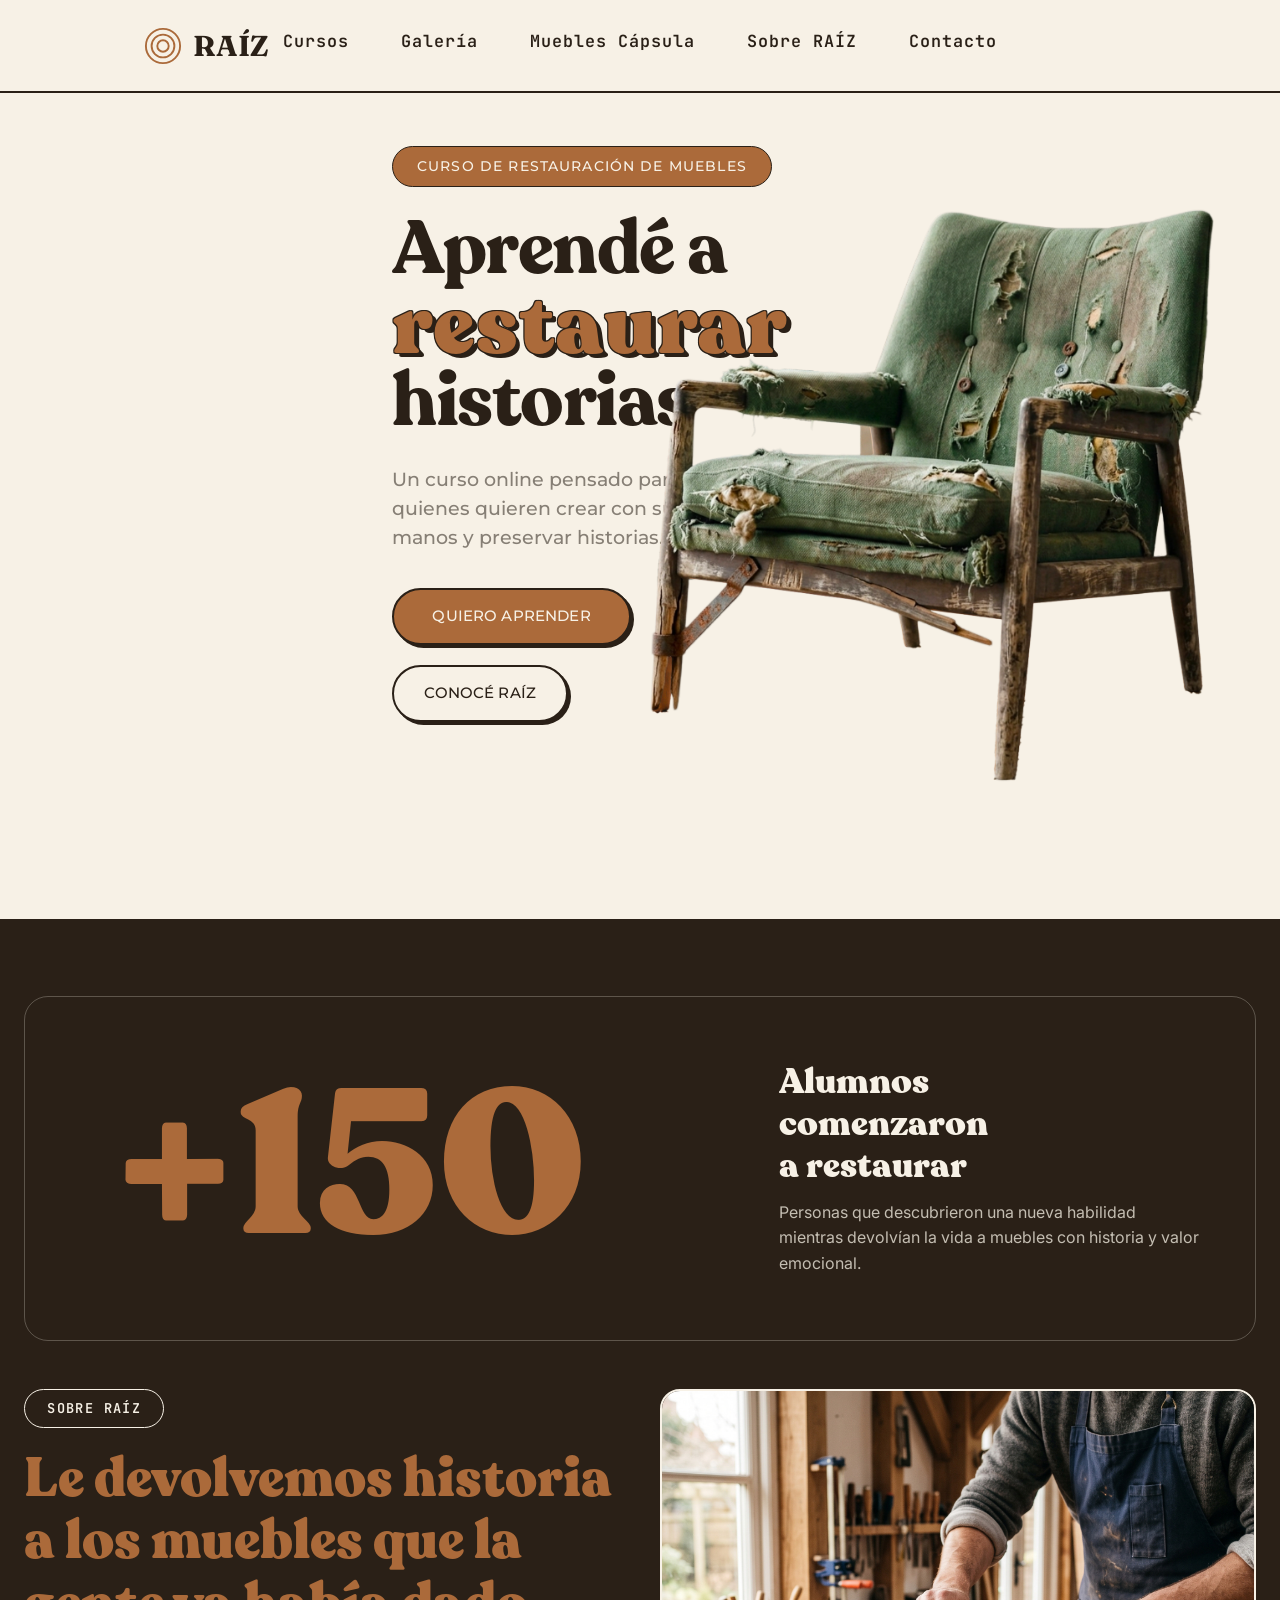
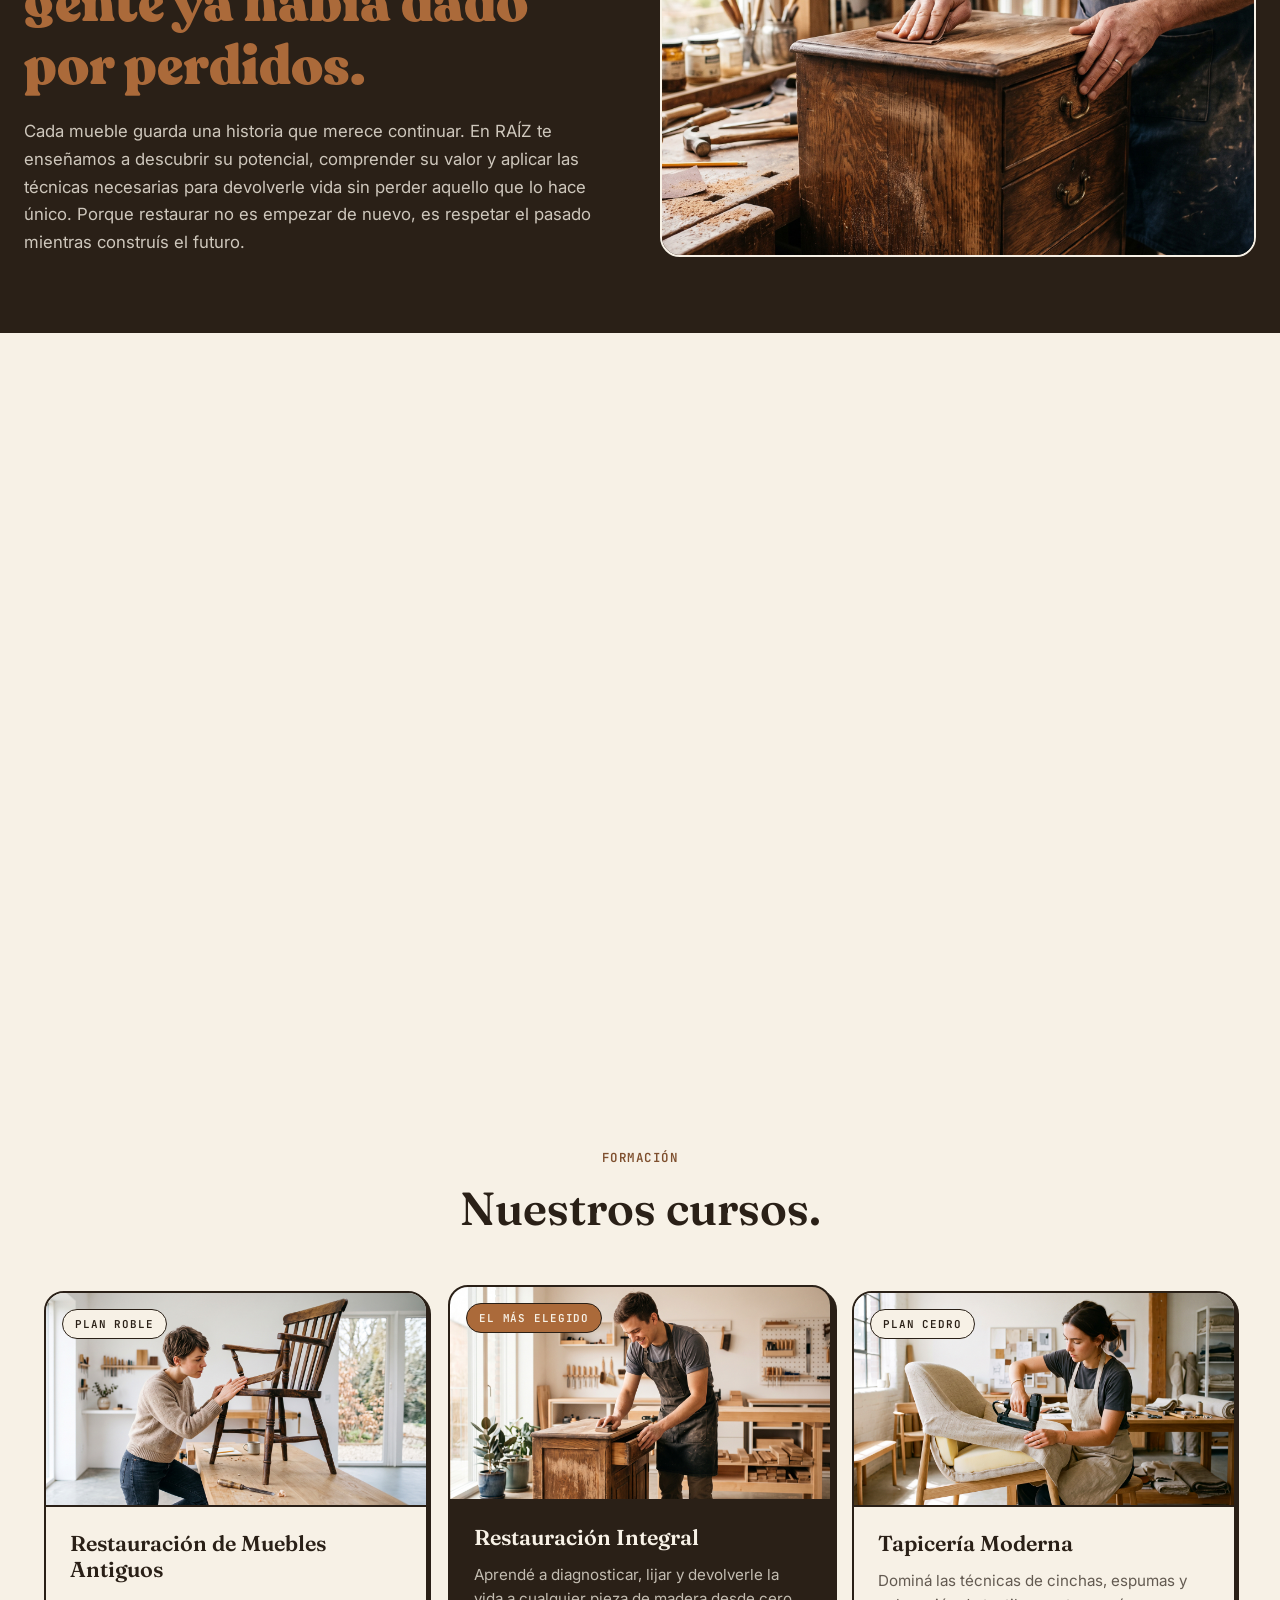
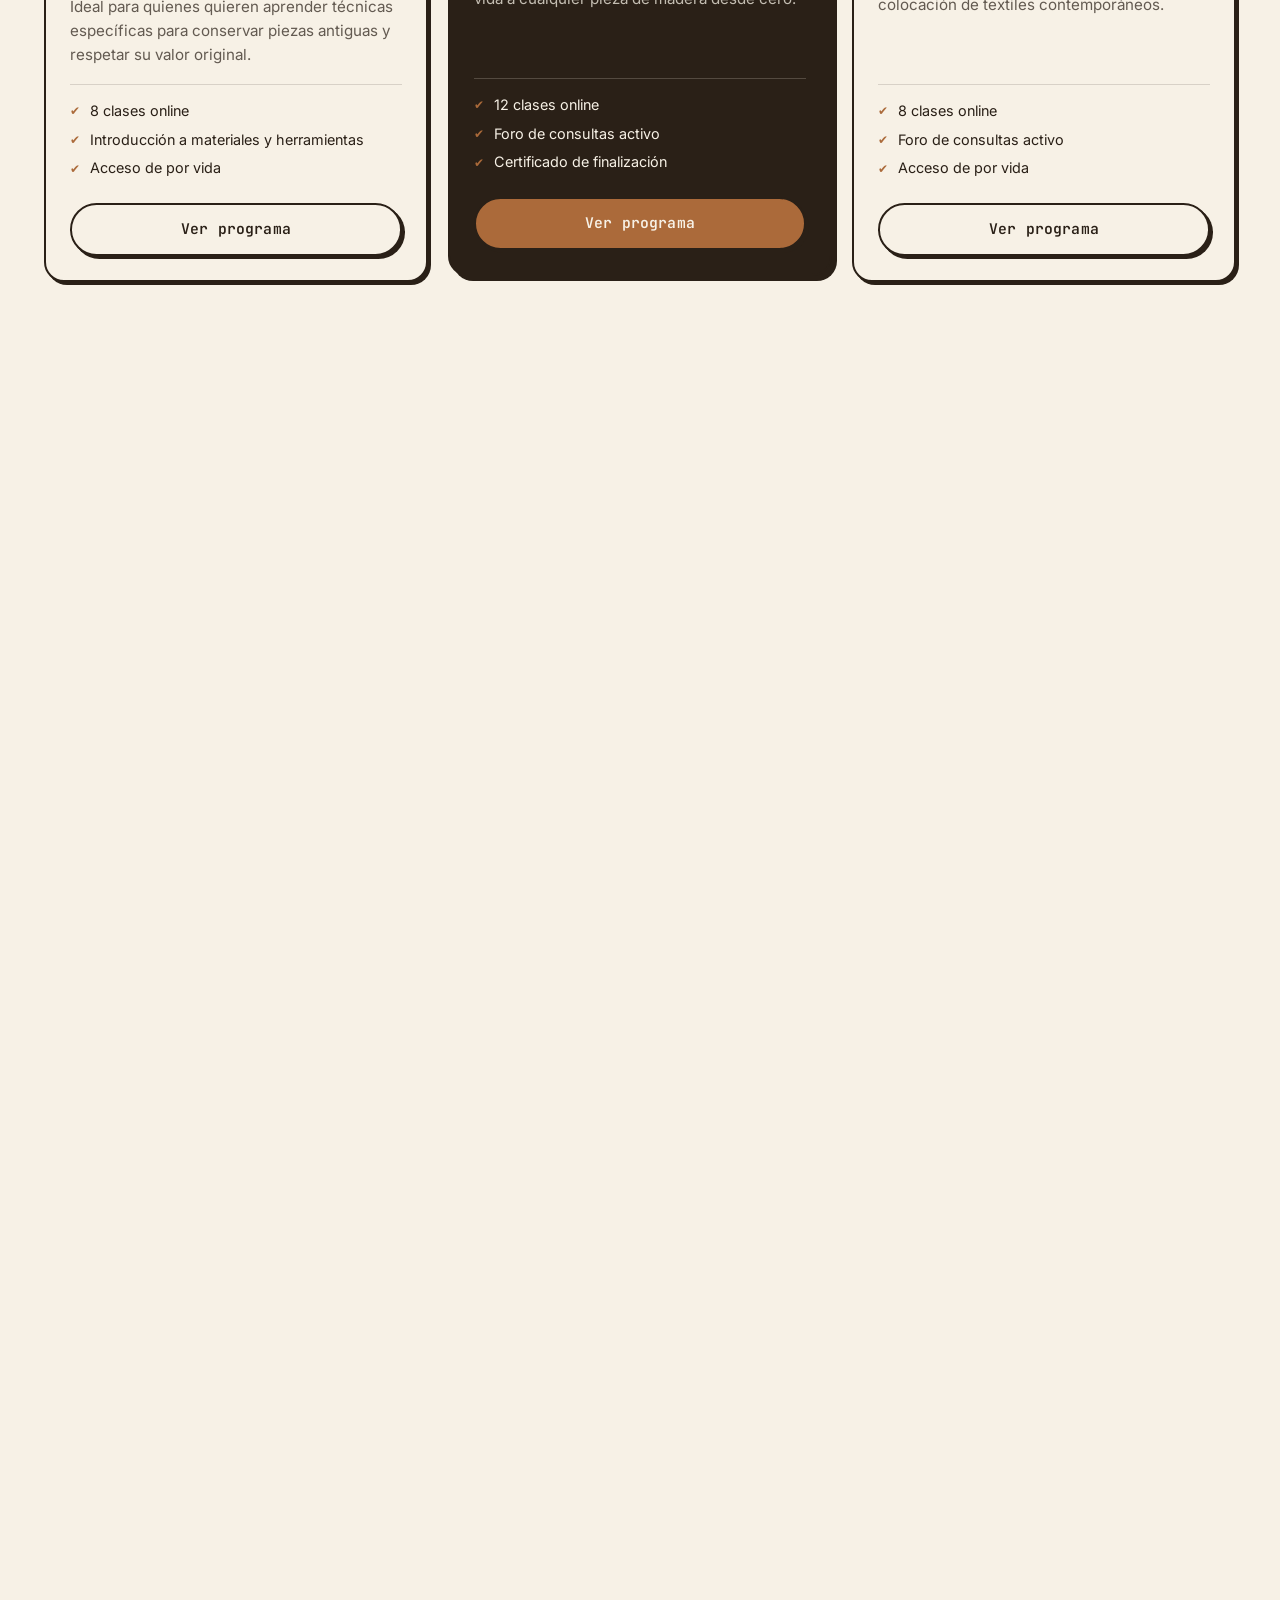
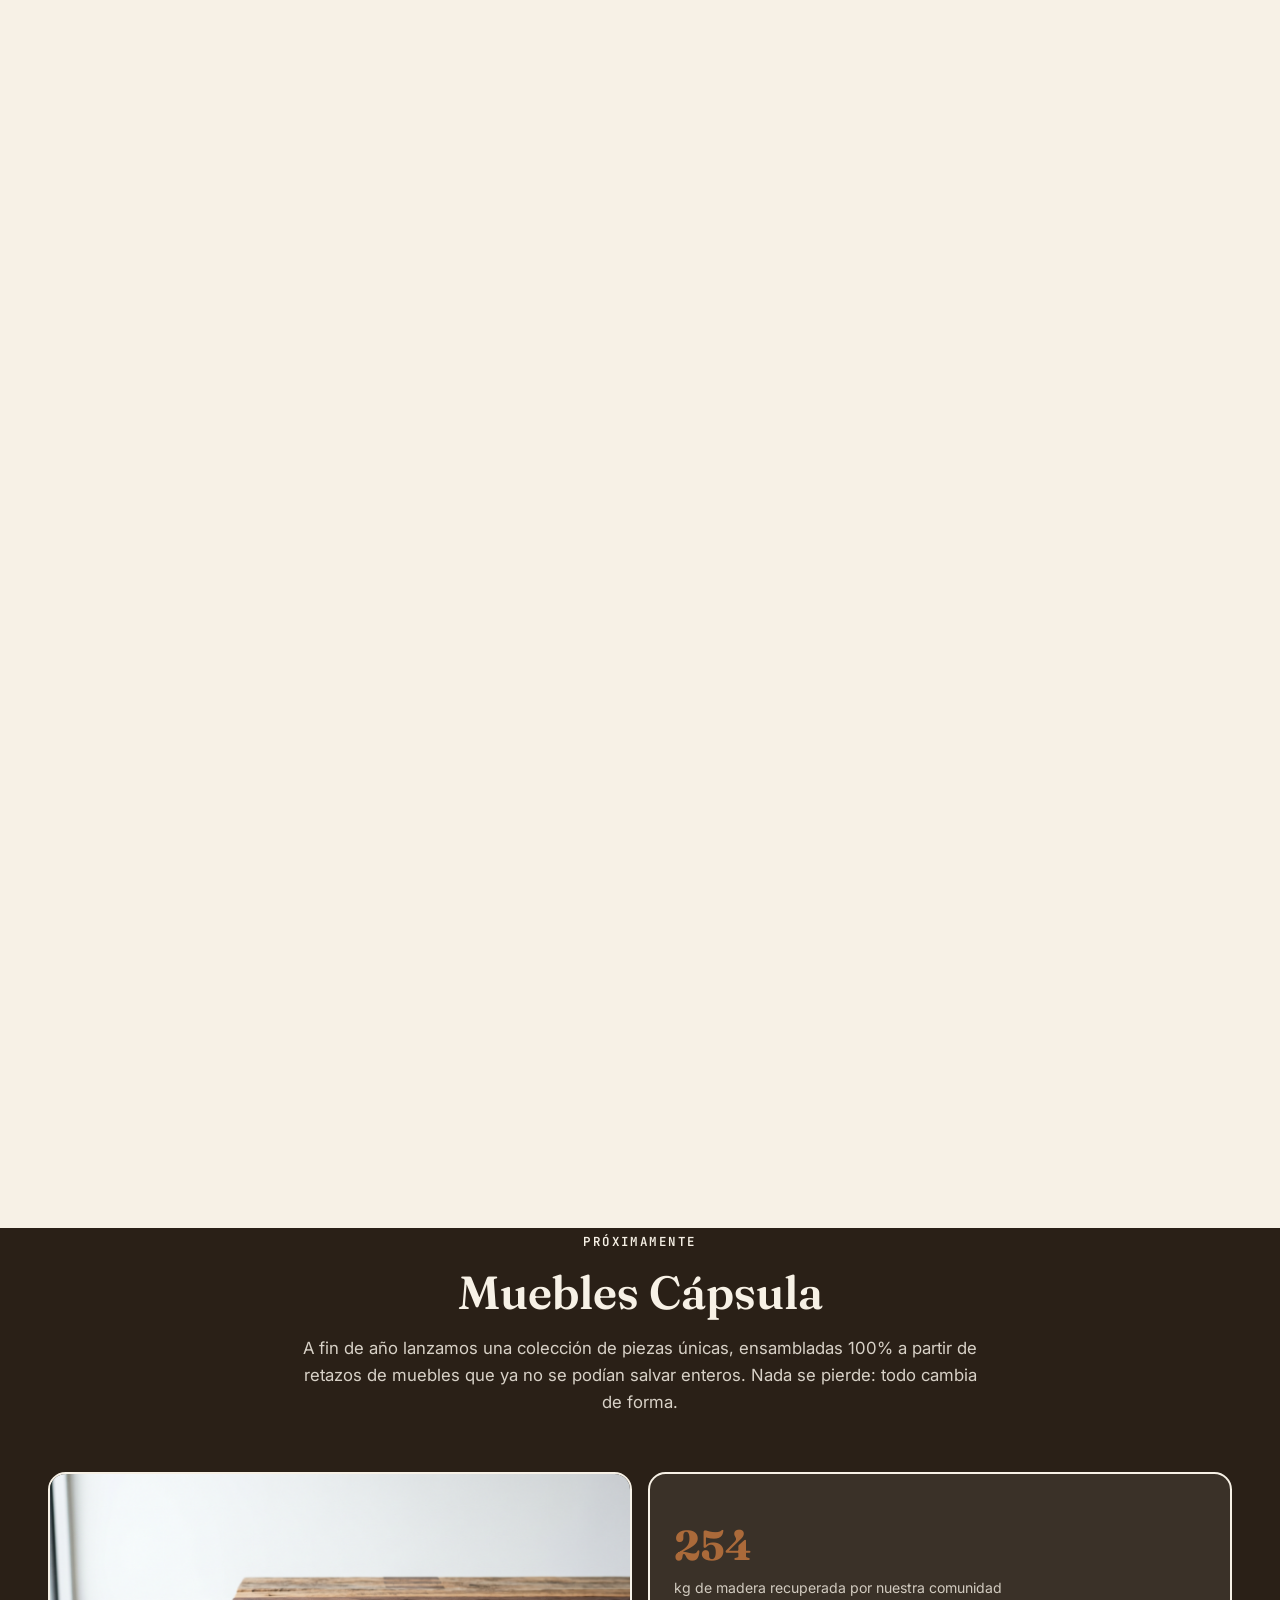
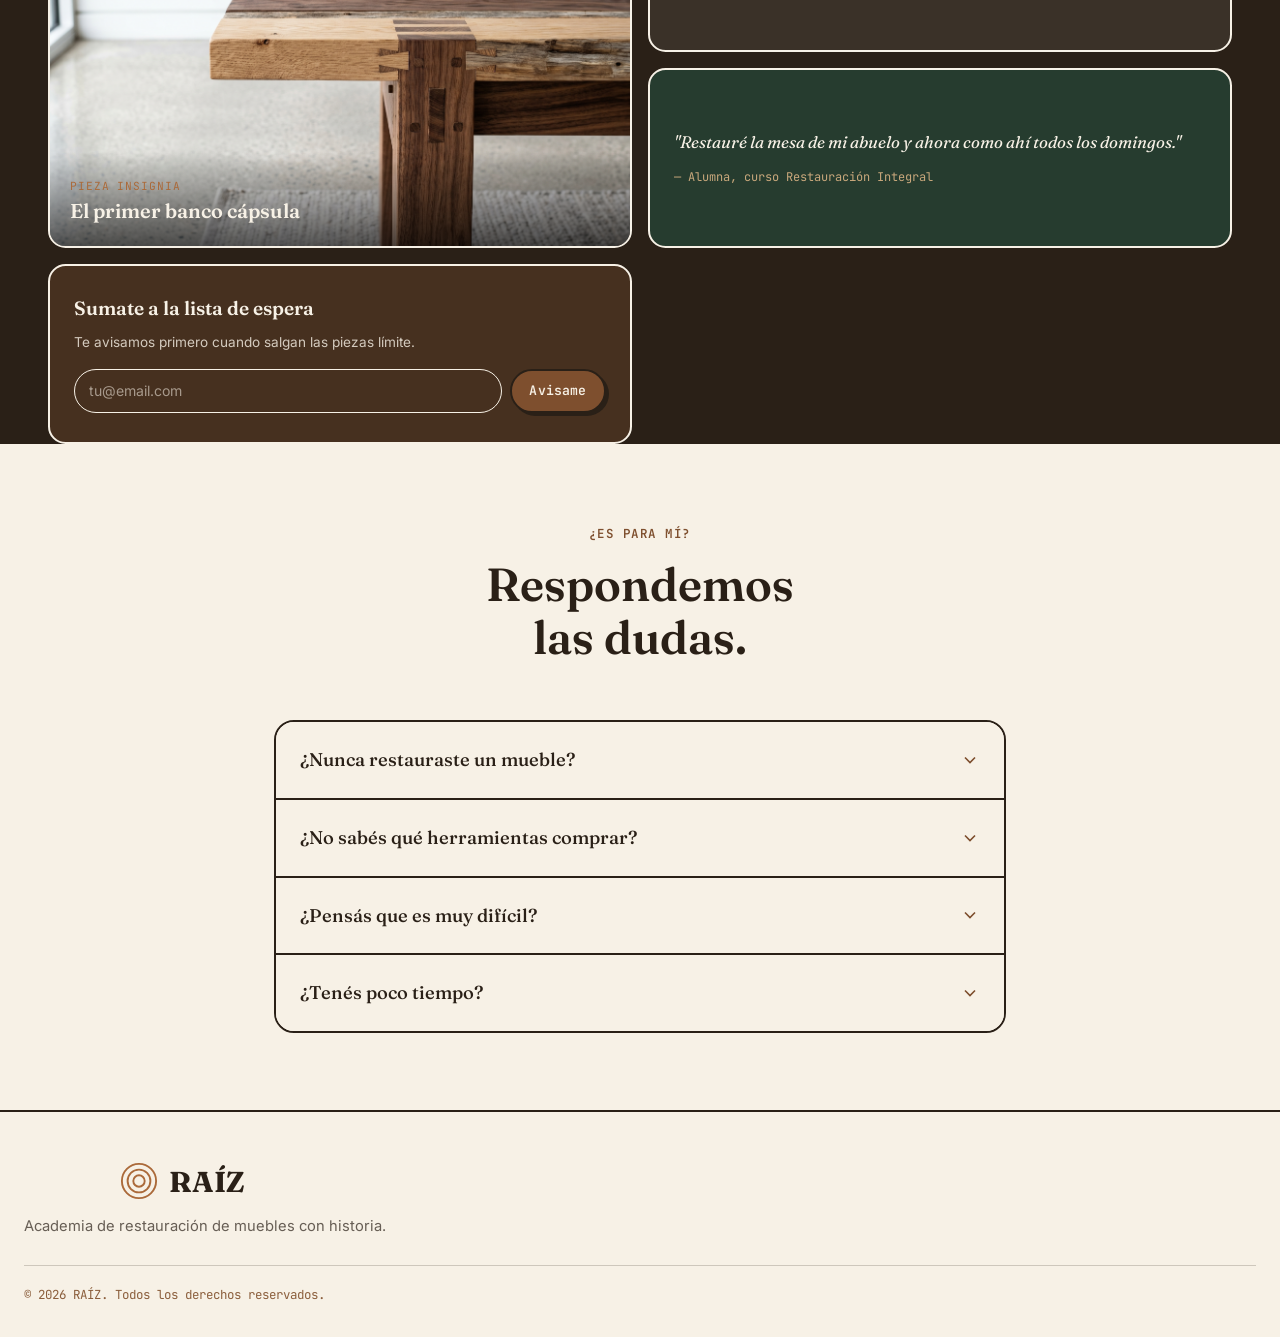
==== index.html @ 96d15c11 "nuevacard" ====
<!DOCTYPE html>
<html lang="es">
<head>
  <meta charset="UTF-8">
  <meta name="viewport" content="width=device-width, initial-scale=1.0">
  <title>RAÍZ — Restaurá la historia de tu familia</title>
  <meta name="description" content="Cursos de restauración de muebles con un enfoque moderno. Aprendé a darle una segunda vida a las piezas con valor sentimental.">
  <link rel="preconnect" href="https://fonts.googleapis.com">
  <link rel="preconnect" href="https://fonts.gstatic.com" crossorigin>
  <link href="https://fonts.googleapis.com/css2?family=Fraunces:opsz,wght@9..144,400;9..144,500;9..144,600;9..144,700&family=Inter:wght@400;500;600;700&family=JetBrains+Mono:wght@400;500;600&display=swap" rel="stylesheet">
  <link rel="stylesheet" href="css/reset.css">
  <link rel="stylesheet" href="css/styles.css">
</head>
<body>

  <!-- NAV -->
  <header class="nav">
  <a href="#inicio" class="nav__logo" aria-label="RAÍZ — inicio">
    <svg class="nav__rings" viewBox="0 0 40 40" aria-hidden="true">
      <circle cx="20" cy="20" r="6" fill="none" stroke="currentColor" stroke-width="2"/>
      <circle cx="20" cy="20" r="12" fill="none" stroke="currentColor" stroke-width="2"/>
      <circle cx="20" cy="20" r="18" fill="none" stroke="currentColor" stroke-width="2"/>
    </svg>
    <span>RAÍZ</span>
  </a>
  <nav class="nav__links" aria-label="Secciones">
    <a href="#curso">Cursos</a>
    <a href="#galeria">Galería</a>
    <a href="#capsula">Muebles Cápsula</a>
    <a href="#sobre-raiz">Sobre RAÍZ</a>
    <a href="#contacto">Contacto</a>
  </nav>
</header>

  <main id="inicio">

    <!-- 1. HERO -->
    <section class="hero" aria-label="Presentación">
      <div class="hero__copy">
        <span class="hero__eyebrow">Curso de restauración de muebles</span>
        <h1 class="hero__title">
  Aprendé a<br>
  <span class="hero__title--accent">restaurar</span><br>
  historias
</h1>
        <p class="hero__subtitle">
          Un curso online pensado para quienes quieren crear con sus manos y preservar historias.
        </p>
       <div class="hero__actions">
  <a href="#curso" class="btn btn--accent hero__cta">Quiero aprender</a>
  <a href="#sobre-raiz" class="btn hero__cta--ghost">Conocé RAÍZ</a>
</div>
      </div>
      <div class="hero__illustration">
  <div class="hero__chair" id="heroChair">
    <img src="assets/sillonhechoverga.png" alt="Sillón antes de restaurar" class="hero__chair-img hero__chair-img--before is-active" id="heroChairBefore" loading="eager">
    <img src="assets/sillonclean.png" alt="Sillón después de restaurado" class="hero__chair-img hero__chair-img--after" id="heroChairAfter" loading="eager">
  </div>
</div>
    </section>

    <!-- SOBRE RAÍZ -->
    <section class="sobre fade-up" id="sobre-raiz">
      <div class="sobre__stat">
        <span class="sobre__stat-number" id="alumnosCounter">0</span>
        <div class="sobre__stat-copy">
          <h3 class="sobre__stat-title">Alumnos<br>comenzaron<br>a restaurar</h3>
          <p class="sobre__stat-desc">Personas que descubrieron una nueva habilidad mientras devolvían la vida a muebles con historia y valor emocional.</p>
        </div>
      </div>

      <div class="sobre__grid">
        <div class="sobre__copy">
          <span class="sobre__eyebrow">Sobre RAÍZ</span>
          <h2 class="sobre__title">Le devolvemos historia a los muebles que la gente ya había dado por perdidos.</h2>
          <p class="sobre__desc">Cada mueble guarda una historia que merece continuar. En RAÍZ te enseñamos a descubrir su potencial, comprender su valor y aplicar las técnicas necesarias para devolverle vida sin perder aquello que lo hace único. Porque restaurar no es empezar de nuevo, es respetar el pasado mientras construís el futuro.</p>
        </div>

        <div class="sobre__cards">
          <img src="assets/cardcolor1.jpg" alt="Sobre RAÍZ" loading="lazy">
        </div>
      </div>
    </section>

    <!-- ASÍ FUNCIONA -->
    <section class="how fade-up">
      <div class="how__head">
        <div class="how__head-left">
          <span class="how__eyebrow">¿Por qué aprender con RAÍZ?</span>
          <h2 class="how__title">Detrás de cada restauración hay una historia, una técnica y una decisión.</h2>
        </div>
      </div>
      <div class="how__grid">

        <div class="how__card">
          <span class="how__num">01</span>
          <h3 class="how__card-title">Encontrás un mueble olvidado.</h3>
          <p class="how__card-desc">Ese sillón de tu abuela, la cómoda del pasillo, la silla que nadie usa. Ahí empieza todo.</p>
        </div>

        <div class="how__card">
          <span class="how__num">02</span>
          <h3 class="how__card-title">Descubrís el valor que tiene.</h3>
          <p class="how__card-desc">Aprendés a diagnosticar la pieza: qué se puede salvar, qué necesita reparación y qué historia guarda.</p>
        </div>

        <div class="how__card">
          <span class="how__num">03</span>
          <h3 class="how__card-title">Aprendés a restaurarlo.</h3>
          <p class="how__card-desc">Con técnicas profesionales explicadas paso a paso, materiales accesibles y acompañamiento real.</p>
        </div>

        <div class="how__card">
          <span class="how__num">04</span>
          <h3 class="how__card-title">La historia continúa.</h3>
          <p class="how__card-desc">El mueble vuelve a ocupar su lugar. Y vos tenés una habilidad nueva que dura para siempre.</p>
        </div>

      </div>
    </section>


    <!-- 4. EL CURSO -->
    <section class="courses fade-up" id="curso">
      <div class="section-head">
        <p class="eyebrow">Formación</p>
        <h2 class="section-title">Nuestros cursos.</h2>
      </div>
      <div class="courses__grid">

        <article class="course-card">
          <div class="course-card__img-wrap">
            <img src="assets/planroble.jpg" alt="Restauración Integral" loading="lazy">
            <span class="course-card__tag">Plan roble</span>
          </div>
          <div class="course-card__body">
            <h3 class="course-card__title">Restauración de Muebles Antiguos</h3>
            <p class="course-card__desc">Ideal para quienes quieren aprender técnicas específicas para conservar piezas antiguas y respetar su valor original.</p>
            <div class="course-card__divider"></div>
            <ul class="course-card__features">
              <li>8 clases online</li>
              <li>Introducción a materiales y herramientas</li>
              <li>Acceso de por vida</li>
            </ul>
            <a href="curso.html" class="btn btn--primary course-card__btn">Ver programa</a>
          </div>
        </article>

        <article class="course-card course-card--featured">
          <span class="course-card__badge">El más elegido</span>
          <div class="course-card__img-wrap">
            <img src="assets/elmaselegido.jpg" alt="Tapicería Moderna" loading="lazy">
            <span class="course-card__tag">El más elegido</span>
          </div>
          <div class="course-card__body">
            <h3 class="course-card__title">Restauración Integral</h3>
            <p class="course-card__desc">Aprendé a diagnosticar, lijar y devolverle la vida a cualquier pieza de madera desde cero.</p>
            <div class="course-card__divider"></div>
            <ul class="course-card__features">
              <li>12 clases online</li>
              <li>Foro de consultas activo</li>
              <li>Certificado de finalización</li>
            </ul>
            <a href="curso.html" class="btn btn--primary course-card__btn">Ver programa</a>
          </div>
        </article>

        <article class="course-card">
          <div class="course-card__img-wrap">
            <img src="assets/plancedro.jpg" alt="Pátinas y Acabados Vintage" loading="lazy">
            <span class="course-card__tag">Plan Cedro</span>
          </div>
          <div class="course-card__body">
            <h3 class="course-card__title">Tapicería Moderna</h3>
            <p class="course-card__desc">Dominá las técnicas de cinchas, espumas y colocación de textiles contemporáneos.</p>
            <div class="course-card__divider"></div>
            <ul class="course-card__features">
              <li>8 clases online</li>
              <li>Foro de consultas activo</li>
              <li>Acceso de por vida</li>
            </ul>
            <a href="curso.html" class="btn btn--primary course-card__btn">Ver programa</a>
          </div>
        </article>

      </div>
    </section>

    <!-- 6. ¿ES PARA MÍ? -->
    <!-- 7. TESTIMONIOS -->
    <section class="testimonials fade-up" id="testimonios">
      <div class="section-head">
        <p class="eyebrow">Historias</p>
        <h2 class="section-title">Lo que dicen<br>quienes ya lo hicieron.</h2>
      </div>
      <div class="testimonials__grid">
        <blockquote class="testimonial">
          <p>"Restauré la mesa que pertenecía a mis abuelos. Hoy volvió a ocupar el centro de nuestra casa, y cada vez que comemos ahí siento que ellos siguen presentes."</p>
          <footer>
            <strong>Valentina M.</strong>
            <span>Curso Restauración Integral</span>
          </footer>
        </blockquote>
        <blockquote class="testimonial">
          <p>"Tenía una cómoda heredada que nadie quería porque estaba muy deteriorada. Después del curso la convertí en la pieza más comentada de mi departamento."</p>
          <footer>
            <strong>Martín R.</strong>
            <span>Curso Restauración Integral</span>
          </footer>
        </blockquote>
        <blockquote class="testimonial">
          <p>"Jamás había agarrado una lija. Hoy terminé de restaurar la silla de mi bisabuela y no puedo creer lo que aprendí en tan poco tiempo."</p>
          <footer>
            <strong>Lucía P.</strong>
            <span>Curso Restauración Integral</span>
          </footer>
        </blockquote>
      </div>
    </section>

    <!-- 8. GALERÍA -->
    <section class="gallery fade-up" id="galeria">
      <div class="section-head">
        <p class="eyebrow">Galería</p>
        <h2 class="section-title">Cada pieza<br>tiene una historia.</h2>
      </div>
      <div class="gallery__grid">
        <div class="gallery__item gallery__item--tall">
          <img src="assets/galeria2.jpeg" alt="Mueble restaurado con laca contemporánea" loading="lazy">
        </div>
        <div class="gallery__item">
          <img src="assets/galeria1.jpeg" alt="Sillón restaurado" loading="lazy">
        </div>
        <div class="gallery__item">
          <img src="assets/galeria3.jpeg" alt="Detalle de madera restaurada" loading="lazy">
        </div>
        <div class="gallery__item gallery__item--wide">
          <img src="assets/galeria4.jpeg" alt="Mesa restaurada en ambiente editorial" loading="lazy">
        </div>
      </div>
    </section>

    <!-- 9. CTA FINAL -->
    <section class="cta-final fade-up" id="empezar">
      <div class="cta-final__bg">
        <img src="assets/imagenfondo.jpeg" alt="Mueble con historia" loading="lazy">
      </div>
      <div class="cta-final__scrim"></div>
      <div class="cta-final__copy">
        <h2 class="cta-final__title">
          No heredaste<br>solo un mueble.<br>
          <span>Heredaste una historia.</span>
        </h2>
        <a href="#curso" class="btn btn--primary btn--lg">Empezá hoy</a>
      </div>
    </section>

    <!-- MUEBLES CÁPSULA -->
    <section class="capsule fade-up" id="capsula">
      <div class="section-head section-head--light">
        <p class="eyebrow eyebrow--light">Próximamente</p>
        <h2 class="section-title section-title--light">Muebles Cápsula</h2>
        <p class="section-desc section-desc--light">
          A fin de año lanzamos una colección de piezas únicas, ensambladas 100% a partir de
          retazos de muebles que ya no se podían salvar enteros. Nada se pierde: todo cambia de forma.
        </p>
      </div>
      <div class="bento" id="bentoGrid">
        <div class="bento__item bento__item--main">
          <img src="assets/capsula.jpeg" alt="Detalle de ensamblaje de retazos de madera" loading="lazy">
          <div class="bento__overlay">
            <span class="bento__tag">Pieza insignia</span>
            <h3>El primer banco cápsula</h3>
          </div>
        </div>
        <div class="bento__item bento__item--stat">
          <span class="bento__stat-number" id="woodCounter">0</span>
          <span class="bento__stat-label">kg de madera recuperada por nuestra comunidad</span>
        </div>
        <div class="bento__item bento__item--quote">
          <p>"Restauré la mesa de mi abuelo y ahora como ahí todos los domingos."</p>
          <span>— Alumna, curso Restauración Integral</span>
        </div>
        <div class="bento__item bento__item--form">
          <h3>Sumate a la lista de espera</h3>
          <p>Te avisamos primero cuando salgan las piezas límite.</p>
          <form class="bento__email-form" id="waitlistForm">
            <label for="waitlistEmail" class="sr-only">Tu email</label>
            <input type="email" id="waitlistEmail" name="email" placeholder="tu@email.com" required>
            <button type="submit" class="btn btn--accent">Avisame</button>
          </form>
          <p class="bento__form-success" id="formSuccess" hidden>¡Listo! Te escribimos apenas lancemos.</p>
        </div>
      </div>
    </section>

    <!-- FAQ ACORDEÓN -->
    <section class="faq fade-up" id="para-mi">
      <div class="section-head">
        <p class="eyebrow">¿Es para mí?</p>
        <h2 class="section-title">Respondemos<br>las dudas.</h2>
      </div>
      <div class="faq__list" role="list">

        <div class="faq__item" role="listitem">
          <button class="faq__question" aria-expanded="false" aria-controls="faq-1">
            <span>¿Nunca restauraste un mueble?</span>
            <svg class="faq__icon" viewBox="0 0 24 24" width="20" height="20" fill="none" stroke="currentColor" stroke-width="2" aria-hidden="true">
              <path d="M6 9l6 6 6-6"/>
            </svg>
          </button>
          <div class="faq__answer" id="faq-1" hidden>
            <p>Perfecto. Este curso empieza desde cero, sin asumir nada.</p>
          </div>
        </div>

        <div class="faq__item" role="listitem">
          <button class="faq__question" aria-expanded="false" aria-controls="faq-2">
            <span>¿No sabés qué herramientas comprar?</span>
            <svg class="faq__icon" viewBox="0 0 24 24" width="20" height="20" fill="none" stroke="currentColor" stroke-width="2" aria-hidden="true">
              <path d="M6 9l6 6 6-6"/>
            </svg>
          </button>
          <div class="faq__answer" id="faq-2" hidden>
            <p>Te mostramos exactamente cuáles necesitás, dónde conseguirlas y cuánto gastar.</p>
          </div>
        </div>

        <div class="faq__item" role="listitem">
          <button class="faq__question" aria-expanded="false" aria-controls="faq-3">
            <span>¿Pensás que es muy difícil?</span>
            <svg class="faq__icon" viewBox="0 0 24 24" width="20" height="20" fill="none" stroke="currentColor" stroke-width="2" aria-hidden="true">
              <path d="M6 9l6 6 6-6"/>
            </svg>
          </button>
          <div class="faq__answer" id="faq-3" hidden>
            <p>Aprendemos paso a paso. Cada clase construye sobre la anterior, sin saltos.</p>
          </div>
        </div>

        <div class="faq__item" role="listitem">
          <button class="faq__question" aria-expanded="false" aria-controls="faq-4">
            <span>¿Tenés poco tiempo?</span>
            <svg class="faq__icon" viewBox="0 0 24 24" width="20" height="20" fill="none" stroke="currentColor" stroke-width="2" aria-hidden="true">
              <path d="M6 9l6 6 6-6"/>
            </svg>
          </button>
          <div class="faq__answer" id="faq-4" hidden>
            <p>Podés avanzar a tu ritmo. Las clases quedan disponibles para siempre.</p>
          </div>
        </div>

      </div>
    </section>

  </main>

  <!-- 10. FOOTER -->
  <footer class="footer">
    <div class="footer__inner">
      <a href="#inicio" class="nav__logo">
        <svg class="nav__rings" viewBox="0 0 40 40" aria-hidden="true">
          <circle cx="20" cy="20" r="6" fill="none" stroke="currentColor" stroke-width="2"/>
          <circle cx="20" cy="20" r="12" fill="none" stroke="currentColor" stroke-width="2"/>
          <circle cx="20" cy="20" r="18" fill="none" stroke="currentColor" stroke-width="2"/>
        </svg>
        <span>RAÍZ</span>
      </a>
      <p class="footer__tagline">Academia de restauración de muebles con historia.</p>
      <span class="footer__copy">© 2026 RAÍZ. Todos los derechos reservados.</span>
    </div>
  </footer>

  <script src="js/main.js"></script>
</body>
</html>
---- css/styles.css ----
/* =========================================================
   RAÍZ — styles.css
   ========================================================= */

@font-face {
  font-family: 'Recoleta';
  src: url('../fonts/Recoleta-Black.otf') format('opentype');
  font-weight: 900;
  font-style: normal;
  font-display: swap;
}

@font-face {
  font-family: 'Recoleta';
  src: url('../fonts/Recoleta-Bold.otf') format('opentype');
  font-weight: 700;
  font-style: normal;
  font-display: swap;
}

@font-face {
  font-family: 'Montserrat';
  src: url('../fonts/Montserrat-Medium.ttf') format('truetype');
  font-weight: 500;
  font-style: normal;
  font-display: swap;
}

:root {
  --bg:            #F7F1E6;
  --bg-soft:       #EFE6D4;
  --ink:           #2A2017;
  --wood:          #8B5E3C;
  --wood-light:    #C9A87C;
  --accent:        #AB6A3A;
  --accent-dark:   #7E4F2E;
  --forest:        #1F6F5C;
  --font-display:  'Fraunces', 'Georgia', serif;
  --font-hero:     'Recoleta', 'Fraunces', 'Georgia', serif;
  --font-cartel: 'Montserrat', sans-serif;
  --font-body:     'Inter', -apple-system, sans-serif;
  --font-mono:     'JetBrains Mono', 'Courier New', monospace;
  --shadow-sm:     3px 3px 0px 0px var(--ink);
  --shadow-md:     5px 5px 0px 0px var(--ink);
  --shadow-lg:     8px 8px 0px 0px var(--ink);
  --border-w:      2px;
  --max-w:         1240px;
  --space-section: clamp(3rem, 6vw, 5rem);
}

body {
  background: var(--bg);
  color: var(--ink);
  font-family: var(--font-body);
  line-height: 1.5;
}

main > section:not(.hero):not(.why):not(.cta-final):not(.capsule) {
  padding: var(--space-section) 1.5rem;
}

.sr-only {
  position: absolute; width: 1px; height: 1px;
  padding: 0; margin: -1px; overflow: hidden;
  clip: rect(0,0,0,0); white-space: nowrap; border: 0;
}

/* ---- Shared typography ---- */
.eyebrow {
  font-family: var(--font-mono);
  font-size: 0.78rem;
  letter-spacing: 0.12em;
  text-transform: uppercase;
  color: var(--accent-dark);
  font-weight: 600;
  display: inline-block;
  margin-bottom: 0.85rem;
}
.eyebrow--light { color: var(--bg); letter-spacing: 0.2em; }

.section-head { max-width: 680px; margin: 0 auto 3.5rem; text-align: center; }
.section-head--light { color: var(--bg); }

.section-title {
  font-family: var(--font-display);
  font-size: clamp(2rem, 4vw, 2.9rem);
  font-weight: 600; line-height: 1.15; margin-bottom: 1rem;
}
.section-title--light { color: var(--bg); }

.section-desc { font-size: 1.05rem; line-height: 1.6; color: color-mix(in srgb, var(--ink) 75%, transparent); }
.section-desc--light { color: color-mix(in srgb, var(--bg) 85%, transparent); }

/* ---- Buttons ---- */
.btn {
  display: inline-flex; align-items: center; justify-content: center;
  gap: 0.5rem; padding: 0.85rem 1.6rem;
  font-family: var(--font-mono); font-size: 0.92rem; font-weight: 600;
  letter-spacing: 0.01em; border: var(--border-w) solid var(--ink);
  border-radius: 999px; box-shadow: var(--shadow-sm);
  transition: transform 0.15s ease, box-shadow 0.15s ease;
  white-space: nowrap; text-decoration: none;
}
.btn:hover { transform: translate(-2px,-2px); box-shadow: var(--shadow-md); }
.btn:active { transform: translate(1px,1px); box-shadow: 2px 2px 0 0 var(--ink); }
.btn:focus-visible { outline: 3px solid var(--forest); outline-offset: 3px; }
.btn--primary { background: var(--bg); color: var(--ink); }
.btn--accent  { background: var(--accent-dark); color: var(--bg); border-color: var(--ink); }
.btn--ghost   { background: transparent; border-color: transparent; box-shadow: none; text-decoration: underline; text-underline-offset: 4px; }
.btn--ghost:hover { transform: none; box-shadow: none; color: var(--accent-dark); }
.btn--ghost-light { color: var(--bg); }
.btn--ghost-light:hover { color: var(--accent); }
.btn--lg { padding: 1.1rem 2.4rem; font-size: 1rem; }

/* =========================================================
   NAV
   ========================================================= */
.nav {
  position: sticky; top: 0; z-index: 50;
  display: grid;
  grid-template-columns: 1fr auto 1fr;
  align-items: center;
  padding: 1.25rem 1.5rem;
  background: color-mix(in srgb, var(--bg) 92%, transparent);
  backdrop-filter: blur(6px);
  border-bottom: var(--border-w) solid var(--ink);
  transition: background 0.25s ease;
}
.nav__logo {
  grid-column: 1;
  justify-self: start;
  margin-left: clamp(1.5rem, 8vw, 6rem);
  display: inline-flex; align-items: center; gap: 0.7rem;
  font-family: var(--font-display); font-weight: 700; font-size: 1.8rem;
}
.nav__rings {
  width: 38px; height: 38px;
  color: var(--accent);
  transition: color 0.25s ease;
}

.nav__links {
  grid-column: 2;
  justify-self: center;
  display: none;
  align-items: center;
  gap: 3.25rem;
}

.nav__links a {
  position: relative;
  font-family: var(--font-mono);
  font-size: 1.05rem;
  font-weight: 600;
  letter-spacing: 0.06em;
  color: var(--ink);
  text-decoration: none;
  padding-bottom: 0.55rem;
}

.nav__links a::after {
  content: '';
  position: absolute;
  left: 0;
  bottom: 0;
  width: 100%;
  height: 2px;
  background: var(--ink);
  transform: scaleX(0);
  transform-origin: left;
  transition: transform 0.3s ease;
}

.nav__links a:hover::after,
.nav__links a:focus-visible::after {
  transform: scaleX(1);
}

@media (min-width: 860px) {
  .nav__links { display: flex; }
}

.nav:has(.nav__links a:hover) {
  background: #AB6A3A;
}

.nav:has(.nav__links a:hover) .nav__rings {
  color: var(--bg);
}

/* ===========================
   HERO
=========================== */

.hero {
  display: grid;
  grid-template-columns: 1fr;
  align-items: center;
  min-height: calc(100vh - 74px);
  padding: 4rem 3rem 4rem 6.5rem;
  background: var(--bg);
  overflow: hidden;
}

.hero__bg  { display: none; }
.hero__scrim { display: none; }

.hero__copy {
  display: flex;
  flex-direction: column;
  align-items: flex-start;
  gap: 1.5rem;
  max-width: 700px;
  margin: 0 auto;
  margin-left: 18rem;
  margin-top: -9rem;
}

.hero__eyebrow {
  display: inline-block;
  font-family: var(--font-cartel);
  font-weight: 500;
  font-size: 0.9rem;
  letter-spacing: 0.08em;
  text-transform: uppercase;
  color: var(--bg);
  background: #AB6A3A;
  border: 1.5px solid var(--ink);
  border-radius: 999px;
  padding: 0.55rem 1.5rem;
  margin-bottom: 0.25rem;
}

.hero__title {
  font-family: var(--font-hero);
  font-weight: 700;
  font-size: clamp(2.8rem, 5.8vw, 5.8rem);
  line-height: 0.95;
  letter-spacing: -0.02em;
  color: var(--ink);
  margin: 0;
  text-transform: none;
  max-width: 15ch;
}

.hero__title--light  { color: var(--ink); }

.hero__title--accent {
  display: inline-block;
  color: var(--accent);
  font-style: normal;
  font-weight: 900;
  font-size: 1.15em;
  letter-spacing: 0.01em;
  text-shadow:
    -0.012em -0.012em 0 var(--ink),
     0.012em -0.012em 0 var(--ink),
    -0.012em  0.012em 0 var(--ink),
     0.012em  0.012em 0 var(--ink),
     0.055em  0.05em 0 var(--ink);
}

.hero__subtitle {
  max-width: 44ch;
  font-family: var(--font-cartel);
  font-weight: 500;
  font-size: 1.2rem;
  line-height: 1.5;
  color: color-mix(in srgb, var(--ink) 55%, transparent);
  margin: 0.25rem 0 0;
  text-wrap: balance;
}

.hero__subtitle--light { color: color-mix(in srgb, var(--ink) 55%, transparent); }

.hero__actions {
  display: flex;
  align-items: center;
  gap: 1.25rem;
  flex-wrap: wrap;
  margin-top: 0.75rem;
}

.hero__cta {
  font-family: var(--font-cartel);
  font-weight: 500;
  text-transform: uppercase;
  background: #AB6A3A;
  color: var(--bg);
  border-color: var(--ink);
  padding: 0.95rem 2.4rem;
  font-size: 0.95rem;
}
.hero__cta:hover { background: var(--accent-dark); }

.hero__cta--ghost {
  font-family: var(--font-cartel);
  font-weight: 500;
  text-transform: uppercase;
  background: var(--bg);
  color: var(--ink);
  border: var(--border-w) solid var(--ink);
  padding: 0.95rem 1.9rem;
  font-size: 0.95rem;
  border-radius: 999px;
  text-decoration: none;
  cursor: pointer;
  transition: transform 0.15s ease, box-shadow 0.15s ease;
}
.hero__cta--ghost:hover {
  transform: translate(-2px, -2px);
  box-shadow: var(--shadow-sm);
}

.hero__illustration {
  display: none;
  justify-content: center;
  align-items: flex-start;
  margin-left: -12rem;
  margin-top: -2rem;
}

.hero__chair {
  position: relative;
  width: 100%;
  max-width: 600px;
  aspect-ratio: 1 / 1;
  margin: 0 auto;
}

.hero__chair-img {
  position: absolute;
  inset: 0;
  width: 100%;
  height: 100%;
  object-fit: contain;
  opacity: 0;
  transition: opacity 0.35s ease;
  pointer-events: none;
}
.hero__chair-img.is-active {
  opacity: 1;
  pointer-events: auto;
}

.hero__chair {
  cursor: url('../assets/herramienta.png') 16 16, pointer;
}

/* =========================================================
   SOBRE RAÍZ
   ========================================================= */

.sobre {
  background: var(--ink);
  color: var(--bg);
  padding: var(--space-section) 1.5rem;
}

.sobre__stat {
  max-width: var(--max-w);
  margin: 0 auto 3rem;
  display: flex;
  flex-direction: column;
  gap: 1.5rem;
  border: 1.5px solid color-mix(in srgb, var(--bg) 25%, transparent);
  border-radius: 1.5rem;
  padding: 3rem 2.5rem;
}

.sobre__stat-number {
  font-family: var(--font-hero);
  font-weight: 900;
  font-size: clamp(5.2rem, 16vw, 13rem);
  color: var(--accent);
  line-height: 1;
}
.sobre__stat-number::before { content: '+'; }

.sobre__stat-title {
  font-family: var(--font-hero);
  font-weight: 900;
  font-size: clamp(1.6rem, 3vw, 2.2rem);
  line-height: 1.2;
  margin-bottom: 0.75rem;
}

.sobre__stat-desc {
  font-size: 1rem;
  line-height: 1.6;
  color: color-mix(in srgb, var(--bg) 75%, transparent);
  max-width: 42ch;
}

.sobre__grid {
  max-width: var(--max-w);
  margin: 0 auto;
  display: grid;
  grid-template-columns: 1fr;
  gap: 2.5rem;
}

.sobre__eyebrow {
  display: inline-block;
  font-family: var(--font-mono);
  font-size: 0.85rem;
  font-weight: 600;
  letter-spacing: 0.1em;
  text-transform: uppercase;
  color: var(--bg);
  border: 1.5px solid var(--bg);
  border-radius: 999px;
  padding: 0.5rem 1.4rem;
  margin-bottom: 1.25rem;
}

.sobre__title {
  font-family: var(--font-hero);
  font-weight: 900;
  color: var(--accent);
  font-size: clamp(2.2rem, 4.5vw, 3.4rem);
  line-height: 1.15;
  margin-bottom: 1.25rem;
}

.sobre__desc {
  font-size: 1.05rem;
  line-height: 1.65;
  color: color-mix(in srgb, var(--bg) 80%, transparent);
  max-width: 56ch;
}

.sobre__cards {
  aspect-ratio: 1 / 1;
  border: var(--border-w) solid var(--bg);
  border-radius: 1.25rem;
  overflow: hidden;
}
.sobre__cards img {
  width: 100%;
  height: 100%;
  object-fit: cover;
  display: block;
}

.flip-card {
  perspective: 1200px;
  height: 220px;
  border-radius: 1.25rem;
  cursor: pointer;
}

.flip-card__inner {
  position: relative;
  width: 100%;
  height: 100%;
  transition: transform 0.6s cubic-bezier(.4,.2,.2,1);
  transform-style: preserve-3d;
}
.flip-card.is-flipped .flip-card__inner {
  transform: rotateY(180deg);
}

.flip-card__front,
.flip-card__back {
  position: absolute;
  inset: 0;
  backface-visibility: hidden;
  border-radius: 1.25rem;
  overflow: hidden;
}

.flip-card__front {
  border: 1.5px solid color-mix(in srgb, var(--bg) 25%, transparent);
}

.flip-card__img {
  position: absolute;
  inset: 0;
  width: 100%;
  height: 100%;
  object-fit: cover;
  transition: opacity 0.4s ease, transform 0.4s ease;
}
.flip-card__img--byn { opacity: 1; }
.flip-card__img--color { opacity: 0; }

.flip-card:hover .flip-card__img--byn { opacity: 0; }
.flip-card:hover .flip-card__img--color { opacity: 1; }
.flip-card:hover .flip-card__img { transform: scale(1.05); }

.flip-card__back {
  transform: rotateY(180deg);
  background: var(--accent-dark);
  color: var(--bg);
  padding: 1.75rem;
  display: flex;
  flex-direction: column;
  justify-content: center;
  gap: 0.75rem;
  border: 1.5px solid var(--accent);
}
.flip-card__back h3 {
  font-family: var(--font-hero);
  font-weight: 900;
  font-size: 1.25rem;
  line-height: 1.25;
}
.flip-card__back p {
  font-size: 0.92rem;
  line-height: 1.55;
  color: color-mix(in srgb, var(--bg) 85%, transparent);
}

@media (min-width: 860px) {
  .sobre__stat { flex-direction: row; align-items: center; justify-content: space-between; text-align: left; padding: 4rem 3.5rem; }
  .sobre__stat-number { flex-shrink: 0; margin-left: 2rem; }
  .sobre__grid { grid-template-columns: 1fr 1fr; align-items: stretch; }
  .sobre__cards { aspect-ratio: unset; height: 100%; }
}

/* =========================================================
   2. ¿POR QUÉ RESTAURAR?
   ========================================================= */
.why {
  max-width: 100%;
  margin: 0;
  padding: 0 !important;
  display: grid;
  grid-template-columns: 1fr;
  min-height: 100vh;
}

.why__text {
  display: flex;
  flex-direction: column;
  justify-content: center;
  padding: clamp(3rem, 6vw, 6rem) clamp(1.5rem, 5vw, 5rem);
}

.why__title {
  font-family: var(--font-display); font-weight: 600;
  font-size: clamp(2.8rem, 5vw, 4.4rem); line-height: 1.05;
  text-transform: uppercase; margin-bottom: 1.5rem;
}

.why__body {
  font-size: clamp(1rem, 1.5vw, 1.15rem); line-height: 1.7;
  color: color-mix(in srgb, var(--ink) 78%, transparent);
  margin-bottom: 3rem; max-width: 480px;
}

.why__stats {
  display: flex; flex-direction: column; gap: 1.5rem;
  padding-top: 2.5rem;
  border-top: var(--border-w) solid color-mix(in srgb, var(--ink) 15%, transparent);
}

.why__stat { display: flex; flex-direction: column; gap: 0.2rem; }

.why__stat-num {
  font-family: var(--font-display); font-weight: 700;
  font-size: clamp(2.2rem, 4vw, 3.2rem); line-height: 1;
  color: var(--accent-dark);
}

.why__stat-label {
  font-family: var(--font-mono); font-size: 0.78rem;
  text-transform: uppercase; letter-spacing: 0.08em;
  color: color-mix(in srgb, var(--ink) 60%, transparent);
}

.why__image {
  width: 100%; min-height: 50vh; overflow: hidden; position: relative;
}

.why__slider {
  position: relative;
  width: 100%; height: 100%;
  min-height: 50vh;
  overflow: hidden;
  touch-action: pan-y;
  user-select: none;
}

.why__slide {
  position: absolute;
  inset: 0;
}

.why__slide--before { z-index: 1; }
.why__slide--after  { z-index: 2; clip-path: inset(0 50% 0 0); }

.why__slide img {
  width: 100%; height: 100%; object-fit: cover; display: block;
}

.why__slide-label {
  position: absolute; top: 1rem; left: 1rem;
  font-family: var(--font-mono); font-size: 0.72rem; font-weight: 600;
  letter-spacing: 0.08em; text-transform: uppercase;
  padding: 0.4rem 0.8rem; border-radius: 999px;
  background: var(--bg); color: var(--wood);
  border: 1.5px solid var(--ink); z-index: 3;
}

.why__slide--after .why__slide-label {
  left: auto; right: 1rem;
  background: var(--accent-dark); color: var(--bg);
}

.why__slide-label--after {
  left: auto; right: 1rem;
  background: var(--accent-dark); color: var(--bg);
}

.why__slider-divider {
  position: absolute; top: 0; bottom: 0;
  width: 2px; background: var(--ink);
  z-index: 4; transform: translateX(-50%);
  pointer-events: none;
}

.why__slider-handle {
  position: absolute; top: 50%; left: 50%;
  transform: translate(-50%, -50%);
  width: 52px; height: 52px; border-radius: 50%;
  background: var(--bg); border: var(--border-w) solid var(--ink);
  box-shadow: var(--shadow-sm);
  display: flex; align-items: center; justify-content: center;
  pointer-events: all; color: var(--ink);
  transition: background 0.15s ease, color 0.15s ease, transform 0.2s ease;
}

.why__slider-handle:hover {
  background: var(--accent-dark); color: var(--bg);
  transform: translate(-50%, -50%) rotate(180deg);
}

.why__slider-handle:focus-visible {
  outline: 3px solid var(--forest); outline-offset: 3px;
}

/* =========================================================
   4. CURSOS — pricing cards
   ========================================================= */
.courses { max-width: var(--max-w); margin: 0 auto; }
.courses__grid {
  display: grid;
  grid-template-columns: 1fr;
  gap: 1.25rem;
  align-items: start;
}
.course-card {
  display: flex; flex-direction: column;
  border: var(--border-w) solid var(--ink);
  border-radius: 1.25rem;
  overflow: hidden;
  background: var(--bg);
  box-shadow: var(--shadow-sm);
  transition: transform 0.15s ease, box-shadow 0.15s ease;
  position: relative;
}
.course-card:hover {
  transform: translate(-3px,-3px);
  box-shadow: var(--shadow-md);
}

/* Tarjeta destacada */
.course-card--featured {
  background: var(--ink);
  color: var(--bg);
  box-shadow: var(--shadow-md);
  transform: translateY(-6px);
}
.course-card--featured:hover {
  transform: translateY(-6px) translate(-3px,-3px);
  box-shadow: var(--shadow-lg);
}

/* Badge "más popular" */
.course-card__badge {
  position: absolute; top: -1px; left: 50%; transform: translateX(-50%);
  font-family: var(--font-mono); font-size: 0.68rem; font-weight: 600;
  letter-spacing: 0.08em; text-transform: uppercase;
  padding: 0.35rem 1rem; border-radius: 0 0 0.75rem 0.75rem;
  background: var(--accent); color: var(--bg);
  border: var(--border-w) solid var(--ink);
  border-top: none; white-space: nowrap;
}

/* Imagen */
.course-card__img-wrap {
  position: relative;
  aspect-ratio: 16/9;
  overflow: hidden;
  border-bottom: var(--border-w) solid var(--ink);
  background: var(--bg-soft);
}
.course-card__img-wrap img {
  width: 100%; height: 100%; object-fit: cover; display: block;
}
.course-card__tag {
  position: absolute; top: 1rem; left: 1rem;
  font-family: var(--font-mono); font-size: 0.68rem; font-weight: 600;
  letter-spacing: 0.08em; text-transform: uppercase;
  padding: 0.35rem 0.75rem; border-radius: 999px;
  background: var(--bg); color: var(--ink);
  border: 1.5px solid var(--ink);
}
.course-card--featured .course-card__tag {
  background: var(--accent); color: var(--bg); border-color: var(--ink);
}

/* Cuerpo */
.course-card__body {
  display: flex; flex-direction: column; gap: 0.75rem;
  padding: 1.5rem; flex-grow: 1;
}
.course-card__title {
  font-family: var(--font-display); font-weight: 600;
  font-size: 1.35rem; line-height: 1.2;
}
.course-card__desc {
  font-size: 0.95rem; line-height: 1.6;
  color: color-mix(in srgb, var(--ink) 72%, transparent);
  flex-grow: 1;
}
.course-card--featured .course-card__desc {
  color: color-mix(in srgb, var(--bg) 75%, transparent);
}

/* Divisor */
.course-card__divider {
  height: 1px;
  background: color-mix(in srgb, var(--ink) 15%, transparent);
  margin: 0.25rem 0;
}
.course-card--featured .course-card__divider {
  background: color-mix(in srgb, var(--bg) 20%, transparent);
}

/* Features */
.course-card__features {
  display: flex; flex-direction: column; gap: 0.55rem;
  list-style: none; margin: 0; padding: 0;
}
.course-card__features li {
  display: flex; align-items: flex-start; gap: 0.6rem;
  font-size: 0.9rem; line-height: 1.4;
}
.course-card__features li::before {
  content: "✔";
  color: var(--accent); font-size: 0.78rem;
  flex-shrink: 0; margin-top: 0.1rem;
}
.course-card--featured .course-card__features li::before {
  color: var(--accent);
}

/* Botón */
.course-card__btn {
  margin-top: 0.75rem;
  width: 100%; text-align: center;
}
.course-card--featured .course-card__btn {
  background: var(--accent); color: var(--bg); border-color: var(--ink);
}

/* =========================================================
   5. TRANSFORMACIONES
   ========================================================= */
.transformations { max-width: var(--max-w); margin: 0 auto; }
.transformations__grid { display: grid; grid-template-columns: 1fr; gap: 3rem; }
.transform-card { display: flex; flex-direction: column; gap: 1rem; }
.transform-card__images { display: grid; grid-template-columns: 1fr 1fr; gap: 0.75rem; }
.transform-card__img-wrap {
  position: relative; aspect-ratio: 3/4; overflow: hidden;
  border: var(--border-w) solid var(--ink); border-radius: 0.75rem;
}
.transform-card__img-wrap img { width: 100%; height: 100%; object-fit: cover; }
.transform-card__label {
  position: absolute; bottom: 0.75rem; left: 0.75rem;
  font-family: var(--font-mono); font-size: 0.68rem; font-weight: 600;
  text-transform: uppercase; letter-spacing: 0.08em;
  padding: 0.3rem 0.65rem; border-radius: 999px;
  background: var(--bg); color: var(--wood);
  border: 1.5px solid var(--ink);
}
.transform-card__label--after { background: var(--accent-dark); color: var(--bg); }
.transform-card__caption {
  font-family: var(--font-mono); font-size: 0.8rem;
  color: color-mix(in srgb, var(--ink) 65%, transparent);
}

/* =========================================================
   6. ¿ES PARA MÍ?
   ========================================================= */
.foryou { background: var(--bg); border-top: var(--border-w) solid var(--ink); border-bottom: var(--border-w) solid var(--ink); }
.foryou__grid { max-width: var(--max-w); margin: 0 auto; display: grid; grid-template-columns: 1fr; gap: 0; border: var(--border-w) solid var(--ink); border-radius: 1.25rem; overflow: hidden; }
.foryou__block {
  padding: 2rem 1.5rem;
  border-bottom: var(--border-w) solid var(--ink);
  transition: background 0.15s ease;
  background: var(--bg);
}
.foryou__block:last-child { border-bottom: none; }
.foryou__block:hover { background: var(--bg-soft); }
.foryou__block h3 {
  font-family: var(--font-display); font-size: 1.35rem; font-weight: 600;
  margin-bottom: 0.6rem;
}
.foryou__block p { font-size: 0.97rem; line-height: 1.6; color: color-mix(in srgb, var(--ink) 75%, transparent); }

/* =========================================================
   7. TESTIMONIOS
   ========================================================= */
.testimonials { max-width: var(--max-w); margin: 0 auto; }
.testimonials__grid { display: grid; grid-template-columns: 1fr; gap: 1.5rem; }
.testimonial {
  padding: 2rem;
  border: var(--border-w) solid var(--ink); border-radius: 1.25rem;
  box-shadow: var(--shadow-sm);
  transition: transform 0.15s ease, box-shadow 0.15s ease;
  background: var(--bg);
}
.testimonial:hover { transform: translate(-3px,-3px); box-shadow: var(--shadow-md); }
.testimonial p {
  font-family: var(--font-display); font-style: italic;
  font-size: 1.1rem; line-height: 1.55; margin-bottom: 1.25rem;
}
.testimonial footer { display: flex; flex-direction: column; gap: 0.2rem; }
.testimonial footer strong { font-size: 0.95rem; }
.testimonial footer span { font-family: var(--font-mono); font-size: 0.75rem; color: var(--wood); }

/* =========================================================
   8. GALERÍA
   ========================================================= */
.gallery { max-width: var(--max-w); margin: 0 auto; }
.gallery__grid {
  display: grid;
  grid-template-columns: repeat(2, 1fr);
  grid-auto-rows: 220px;
  gap: 0.75rem;
}
.gallery__item {
  overflow: hidden; border-radius: 0.75rem;
  border: var(--border-w) solid var(--ink);
  transition: transform 0.2s ease;
}
.gallery__item:hover { transform: scale(1.01); }
.gallery__item--tall { grid-row: span 2; }
.gallery__item--wide { grid-column: span 2; }
.gallery__item img { width: 100%; height: 100%; object-fit: cover; display: block; }

/* =========================================================
   9. CTA FINAL
   ========================================================= */
.cta-final {
  position: relative; display: flex; align-items: center; justify-content: center;
  min-height: 70vh; text-align: center; overflow: hidden; isolation: isolate;
}
.cta-final__bg { position: absolute; inset: 0; z-index: -2; }
.cta-final__bg img { width: 100%; height: 100%; object-fit: cover; }
.cta-final__scrim {
  position: absolute; inset: 0; z-index: -1;
  background: rgba(43,33,24,0.72);
}
.cta-final__copy { padding: 3rem 1.5rem; text-shadow: 0 2px 16px rgba(0,0,0,0.3); }
.cta-final__title {
  font-family: var(--font-display); font-weight: 600;
  font-size: clamp(2.4rem, 6vw, 4.5rem); line-height: 1.08;
  text-transform: uppercase; color: var(--bg);
  margin-bottom: 2.5rem;
}
.cta-final__title span { color: var(--accent); font-style: italic; }

/* =========================================================
   MUEBLES CÁPSULA — BENTO
   ========================================================= */
.capsule { background: var(--ink); }
.bento {
  max-width: var(--max-w); margin: 0 auto;
  display: grid; grid-template-columns: repeat(4,1fr); grid-auto-rows: 180px; gap: 1rem;
}
.bento__item {
  border: var(--border-w) solid var(--bg); border-radius: 1.1rem;
  overflow: hidden; position: relative;
  background: color-mix(in srgb, var(--bg) 8%, var(--ink));
  transition: transform 0.15s ease, box-shadow 0.15s ease;
}
.bento__item:hover { transform: translate(-3px,-3px); box-shadow: 5px 5px 0 0 var(--bg); }
.bento__item--main  { grid-column: span 4; grid-row: span 2; }
.bento__item--stat  { grid-column: span 4; display: flex; flex-direction: column; justify-content: center; align-items: flex-start; padding: 1.5rem; color: var(--bg); }
.bento__item--quote { grid-column: span 4; display: flex; flex-direction: column; justify-content: center; gap: 0.85rem; padding: 1.5rem; color: var(--bg); background: color-mix(in srgb, var(--forest) 35%, var(--ink)); }
.bento__item--form  { grid-column: span 4; display: flex; flex-direction: column; justify-content: center; gap: 0.6rem; padding: 1.5rem; color: var(--bg); background: color-mix(in srgb, var(--accent) 22%, var(--ink)); }

.bento__item--main img { width: 100%; height: 100%; object-fit: cover; }
.bento__overlay { position: absolute; left: 0; right: 0; bottom: 0; padding: 1.25rem; background: linear-gradient(to top, rgba(0,0,0,0.65), transparent); color: var(--bg); }
.bento__tag { font-family: var(--font-mono); font-size: 0.7rem; text-transform: uppercase; letter-spacing: 0.08em; color: var(--accent); }
.bento__overlay h3 { font-family: var(--font-display); font-size: 1.25rem; font-weight: 600; }
.bento__stat-number { font-family: var(--font-display); font-size: 2.6rem; font-weight: 700; color: var(--accent); line-height: 1; }
.bento__stat-label  { margin-top: 0.6rem; font-size: 0.88rem; color: color-mix(in srgb, var(--bg) 80%, transparent); }
.bento__item--quote p    { font-family: var(--font-display); font-style: italic; font-size: 1.05rem; line-height: 1.45; }
.bento__item--quote span { font-family: var(--font-mono); font-size: 0.75rem; color: var(--wood-light); }
.bento__item--form h3 { font-family: var(--font-display); font-size: 1.2rem; font-weight: 600; }
.bento__item--form p  { font-size: 0.85rem; color: color-mix(in srgb, var(--bg) 80%, transparent); }
.bento__email-form { display: flex; gap: 0.5rem; margin-top: 0.4rem; flex-wrap: wrap; }
.bento__email-form input {
  flex: 1; min-width: 140px; padding: 0.65rem 0.9rem;
  border-radius: 999px; border: 1.5px solid var(--bg);
  background: transparent; color: var(--bg); font-size: 0.88rem;
  font-family: var(--font-body);
}
.bento__email-form input::placeholder { color: color-mix(in srgb, var(--bg) 55%, transparent); }
.bento__email-form input:focus-visible { outline: 2px solid var(--accent); outline-offset: 2px; }
.bento__email-form .btn { padding: 0.65rem 1.1rem; font-size: 0.82rem; }
.bento__form-success { margin-top: 0.5rem; font-family: var(--font-mono); font-size: 0.82rem; color: var(--accent); }

/* =========================================================
   10. FOOTER
   ========================================================= */
.footer { border-top: var(--border-w) solid var(--ink); padding: 3rem 1.5rem 2rem; }
.footer__inner {
  max-width: var(--max-w); margin: 0 auto;
  display: flex; flex-direction: column; gap: 0.75rem;
}
.footer__tagline { font-size: 0.92rem; color: color-mix(in srgb, var(--ink) 70%, transparent); }
.footer__copy { font-family: var(--font-mono); font-size: 0.78rem; color: var(--wood); margin-top: 1rem; padding-top: 1.25rem; border-top: 1px solid color-mix(in srgb, var(--ink) 20%, transparent); }

/* =========================================================
   RESPONSIVE
   ========================================================= */
@media (min-width: 700px) {
  .why { grid-template-columns: 1fr 1fr; }
  .why__stats { flex-direction: row; gap: 2.5rem; }
  .courses__grid { grid-template-columns: repeat(3, 1fr); align-items: stretch; }
  .transformations__grid { grid-template-columns: repeat(3,1fr); }
  .testimonials__grid { grid-template-columns: repeat(3,1fr); }
  .foryou__grid { grid-template-columns: repeat(2,1fr); }
  .foryou__block { border-right: var(--border-w) solid var(--ink); border-bottom: var(--border-w) solid var(--ink); }
  .foryou__block:nth-child(2n) { border-right: none; }
  .foryou__block:nth-last-child(-n+2) { border-bottom: none; }
  .bento__item--main  { grid-column: span 2; }
  .bento__item--stat  { grid-column: span 2; }
  .bento__item--quote { grid-column: span 2; }
  .bento__item--form  { grid-column: span 2; }
}

@media (min-width: 860px) {
  .hero {
    grid-template-columns: 1fr 1fr;
    gap: 2rem;
  }
  .hero__illustration { display: flex; }
}

@media (min-width: 960px) {
  .nav { padding: 1.5rem 3rem; }
  main > section { padding-left: 3rem; padding-right: 3rem; }
  .gallery__grid { grid-auto-rows: 280px; }
}

@media (max-width: 768px) {
  .hero {
    padding: 4rem 1.5rem 4rem 1.5rem;
  }
  .hero__copy {
    max-width: 100%;
  }
}

/* =========================================================
   ANIMACIONES SCROLL
   ========================================================= */
.fade-up {
  opacity: 0;
  transform: translateY(36px);
  transition: opacity 0.7s ease, transform 0.7s ease;
}
.fade-up.is-visible {
  opacity: 1;
  transform: translateY(0);
}

/* =========================================================
   FAQ ACORDEÓN
   ========================================================= */
.faq { max-width: 780px; margin: 0 auto; }

.faq__list {
  border: var(--border-w) solid var(--ink);
  border-radius: 1.25rem;
  overflow: hidden;
}

.faq__item {
  border-bottom: var(--border-w) solid var(--ink);
}

.faq__item:last-child { border-bottom: none; }

.faq__question {
  width: 100%;
  display: flex;
  align-items: center;
  justify-content: space-between;
  gap: 1rem;
  padding: 1.5rem;
  text-align: left;
  font-family: var(--font-display);
  font-size: 1.15rem;
  font-weight: 500;
  background: var(--bg);
  transition: background 0.15s ease;
  cursor: pointer;
}

.faq__question:hover { background: var(--bg-soft); }

.faq__question[aria-expanded="true"] {
  background: var(--bg-soft);
}

.faq__icon {
  flex-shrink: 0;
  color: var(--accent-dark);
  transition: transform 0.3s ease;
}

.faq__question[aria-expanded="true"] .faq__icon {
  transform: rotate(180deg);
}

.faq__answer {
  padding: 0 1.5rem 1.5rem;
  background: var(--bg-soft);
  animation: faqOpen 0.25s ease;
}

.faq__answer p {
  font-size: 0.97rem;
  line-height: 1.65;
  color: color-mix(in srgb, var(--ink) 75%, transparent);
}

@keyframes faqOpen {
  from { opacity: 0; transform: translateY(-6px); }
  to   { opacity: 1; transform: translateY(0); }
}

/* =========================================================
   ASÍ FUNCIONA
   ========================================================= */
.how {
  max-width: 100%;
  margin: 0;
  background: #2A2017;
}

.how__head {
  display: grid;
  grid-template-columns: 1fr;
  gap: 1.5rem;
  margin-bottom: 3rem;
  max-width: var(--max-w);
  margin-left: auto;
  margin-right: auto;
}

.how__eyebrow {
  display: inline-flex;
  align-items: center;
  font-family: var(--font-mono);
  font-size: 0.78rem;
  font-weight: 600;
  letter-spacing: 0.1em;
  text-transform: uppercase;
  color: #AB6A3A;
  border: 1.5px solid #AB6A3A;
  border-radius: 999px;
  padding: 0.38rem 1rem;
  margin-bottom: 0.75rem;
  align-self: flex-start;
}

.how__title {
  font-family: 'Recoleta', var(--font-display);
  font-weight: 900;
  font-size: clamp(1.8rem, 3vw, 2.6rem);
  line-height: 1.2;
  color: #AB6A3A;
}

.how__desc {
  font-size: 1.05rem;
  line-height: 1.65;
  color: color-mix(in srgb, var(--bg) 80%, transparent);
  max-width: 42ch;
  align-self: center;
}

.how__grid {
  display: grid;
  grid-template-columns: 1fr;
  gap: 1rem;
  max-width: var(--max-w);
  margin-left: auto;
  margin-right: auto;
}

.how__card {
  background: var(--bg);
  border: 2px solid #AB6A3A;
  border-radius: 1.25rem;
  padding: 2.5rem;
  min-height: 320px;
  box-shadow: 4px 4px 0 #AB6A3A;
  transition: transform 0.18s ease, box-shadow 0.18s ease;
  display: flex;
  flex-direction: column;
  gap: 1rem;
  opacity: 0;
  transform: translateX(-60px) rotate(-8deg);
}

.how__card.is-fanned {
  opacity: 1;
  transform: translateX(0) rotate(0deg);
}

.how__card:nth-child(1) { transition: opacity 0.5s ease 0s,    transform 0.5s ease 0s; }
.how__card:nth-child(2) { transition: opacity 0.5s ease 0.12s, transform 0.5s ease 0.12s; }
.how__card:nth-child(3) { transition: opacity 0.5s ease 0.24s, transform 0.5s ease 0.24s; }
.how__card:nth-child(4) { transition: opacity 0.5s ease 0.36s, transform 0.5s ease 0.36s; }

.how__card:hover {
  transform: translate(-3px, -3px);
  box-shadow: 7px 7px 0 #AB6A3A;
}

.how__num {
  font-family: var(--font-mono);
  font-size: 0.75rem;
  font-weight: 700;
  letter-spacing: 0.1em;
  color: var(--bg);
  background: #AB6A3A;
  border-radius: 999px;
  padding: 0.3rem 0.75rem;
  align-self: flex-start;
}

.how__card-title {
  font-family: 'Recoleta', var(--font-display);
  font-weight: 900;
  font-size: 1.65rem;
  line-height: 1.2;
  color: #2A2017;
}

.how__card-desc {
  font-size: 1.05rem;
  line-height: 1.65;
  color: color-mix(in srgb, #2A2017 70%, transparent);
}

@media (min-width: 700px) {
  .how__head { grid-template-columns: 1fr 1fr; align-items: start; }
  .how__grid { grid-template-columns: repeat(4, 1fr); }
}
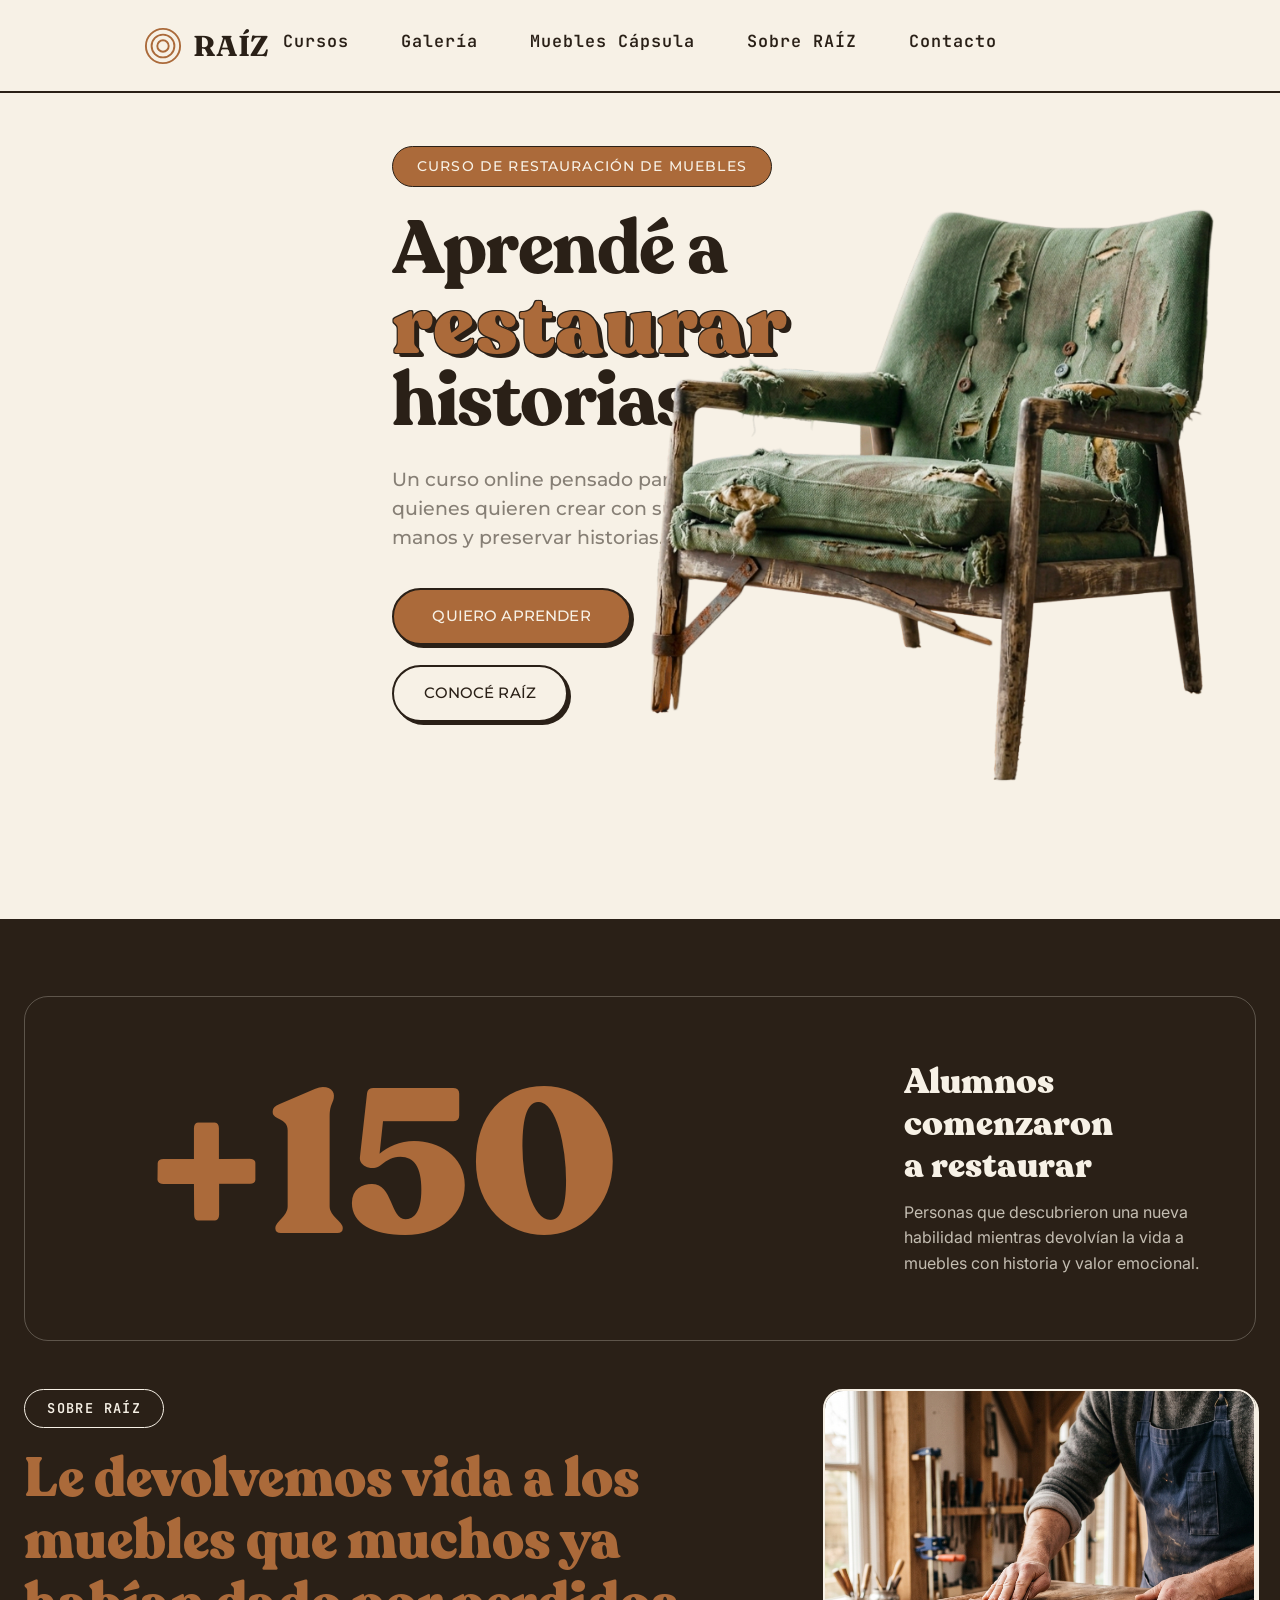
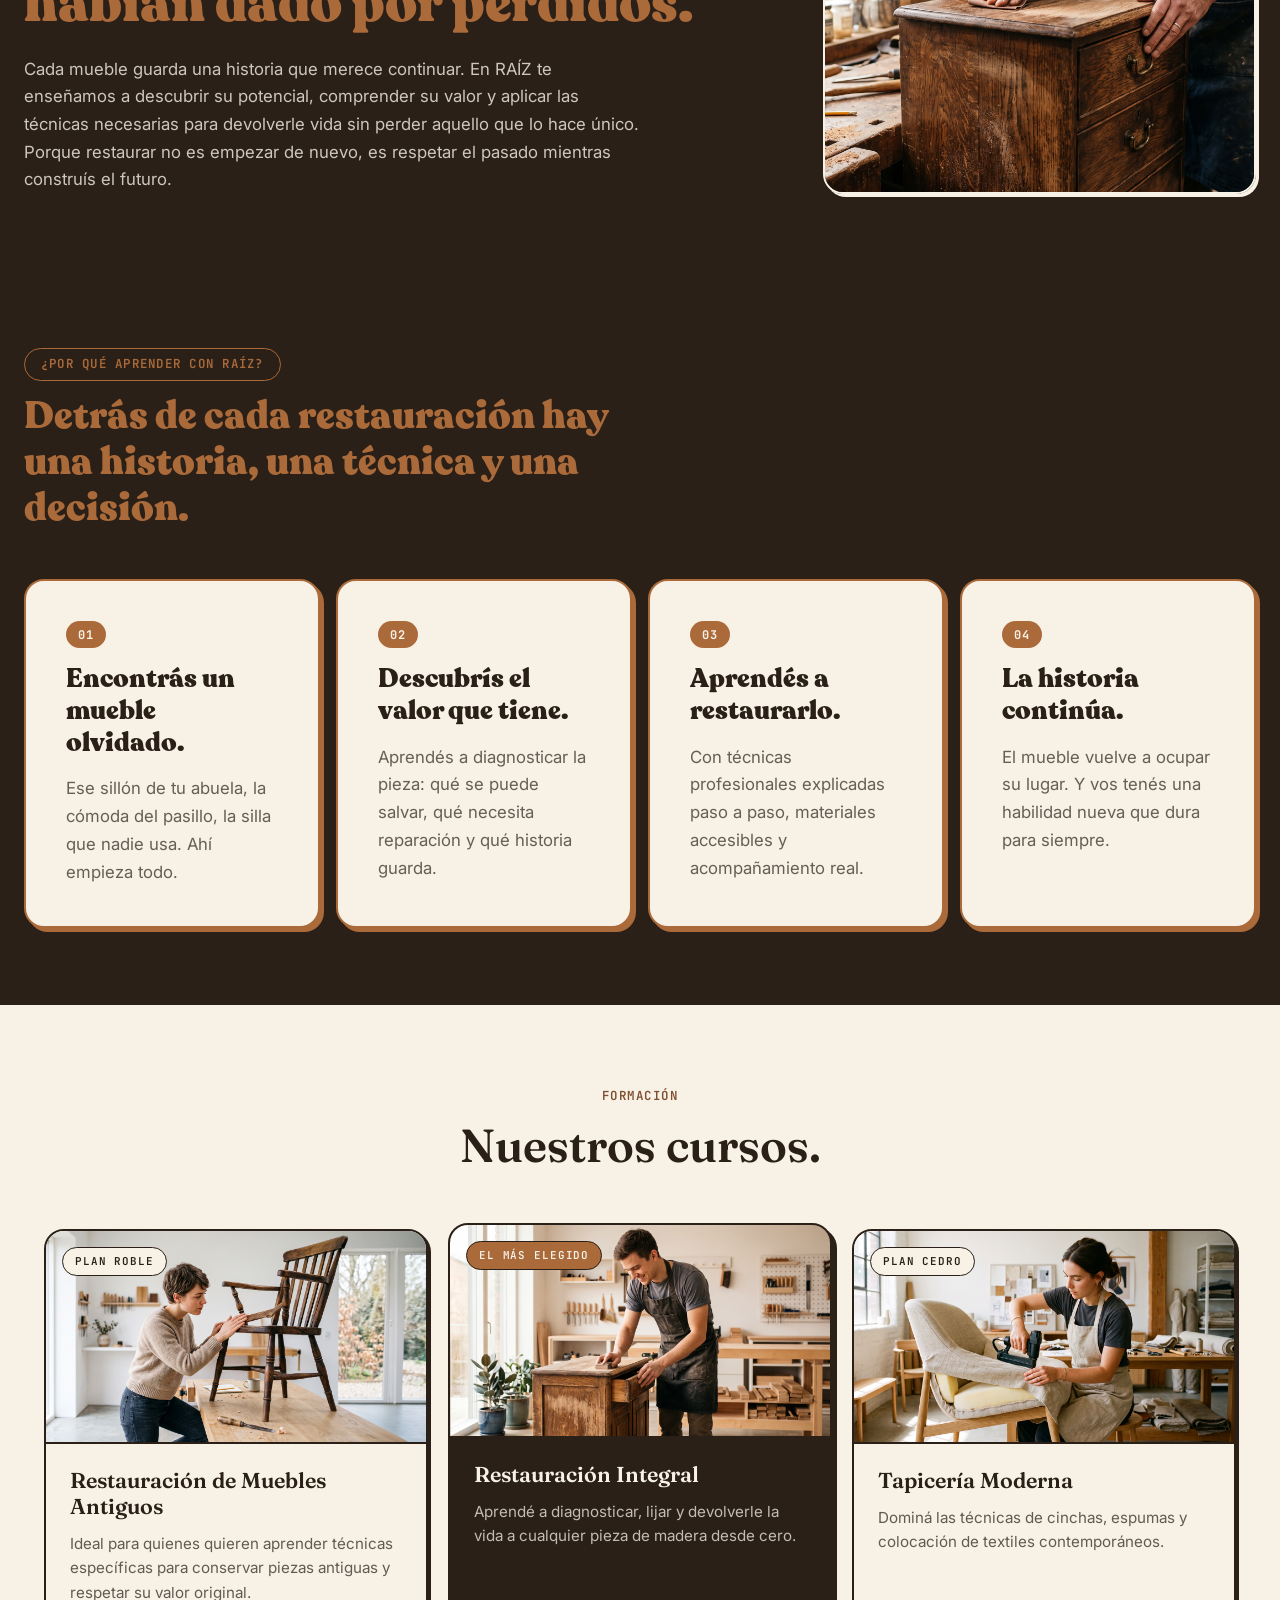
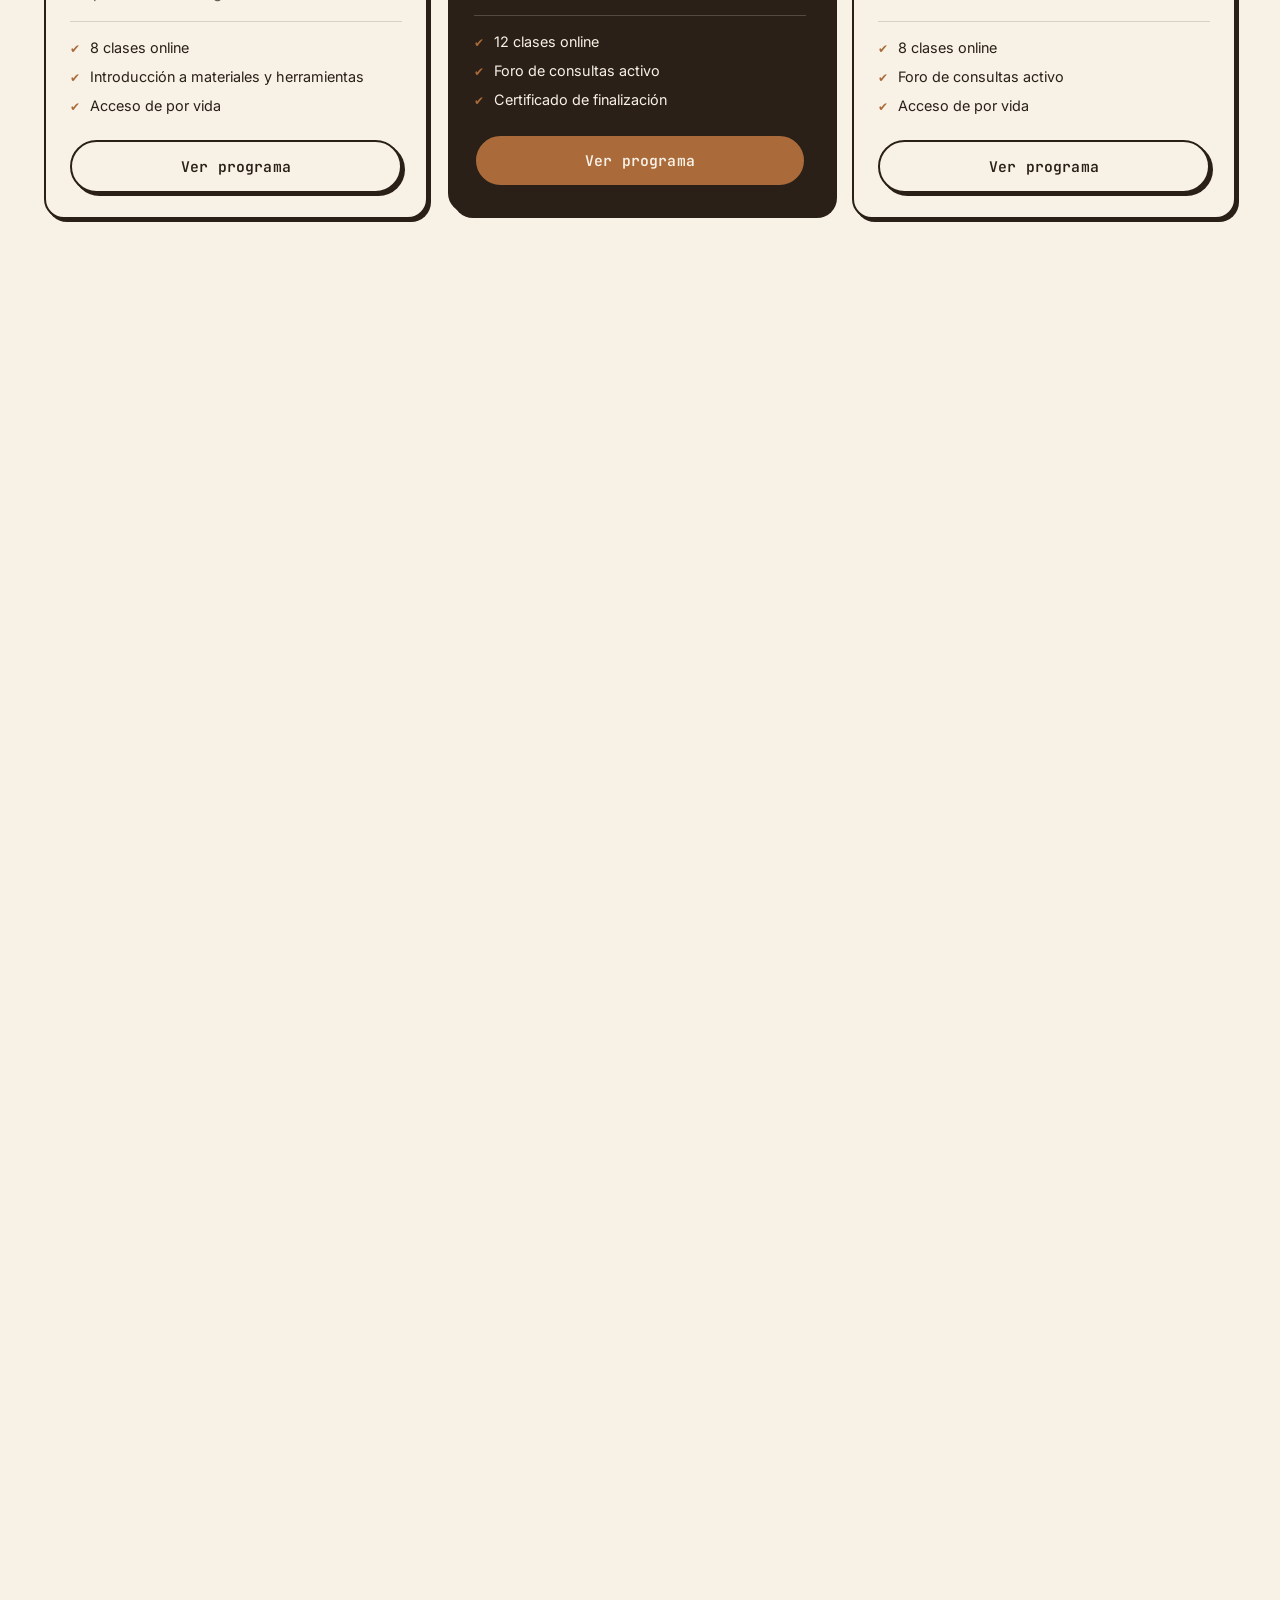
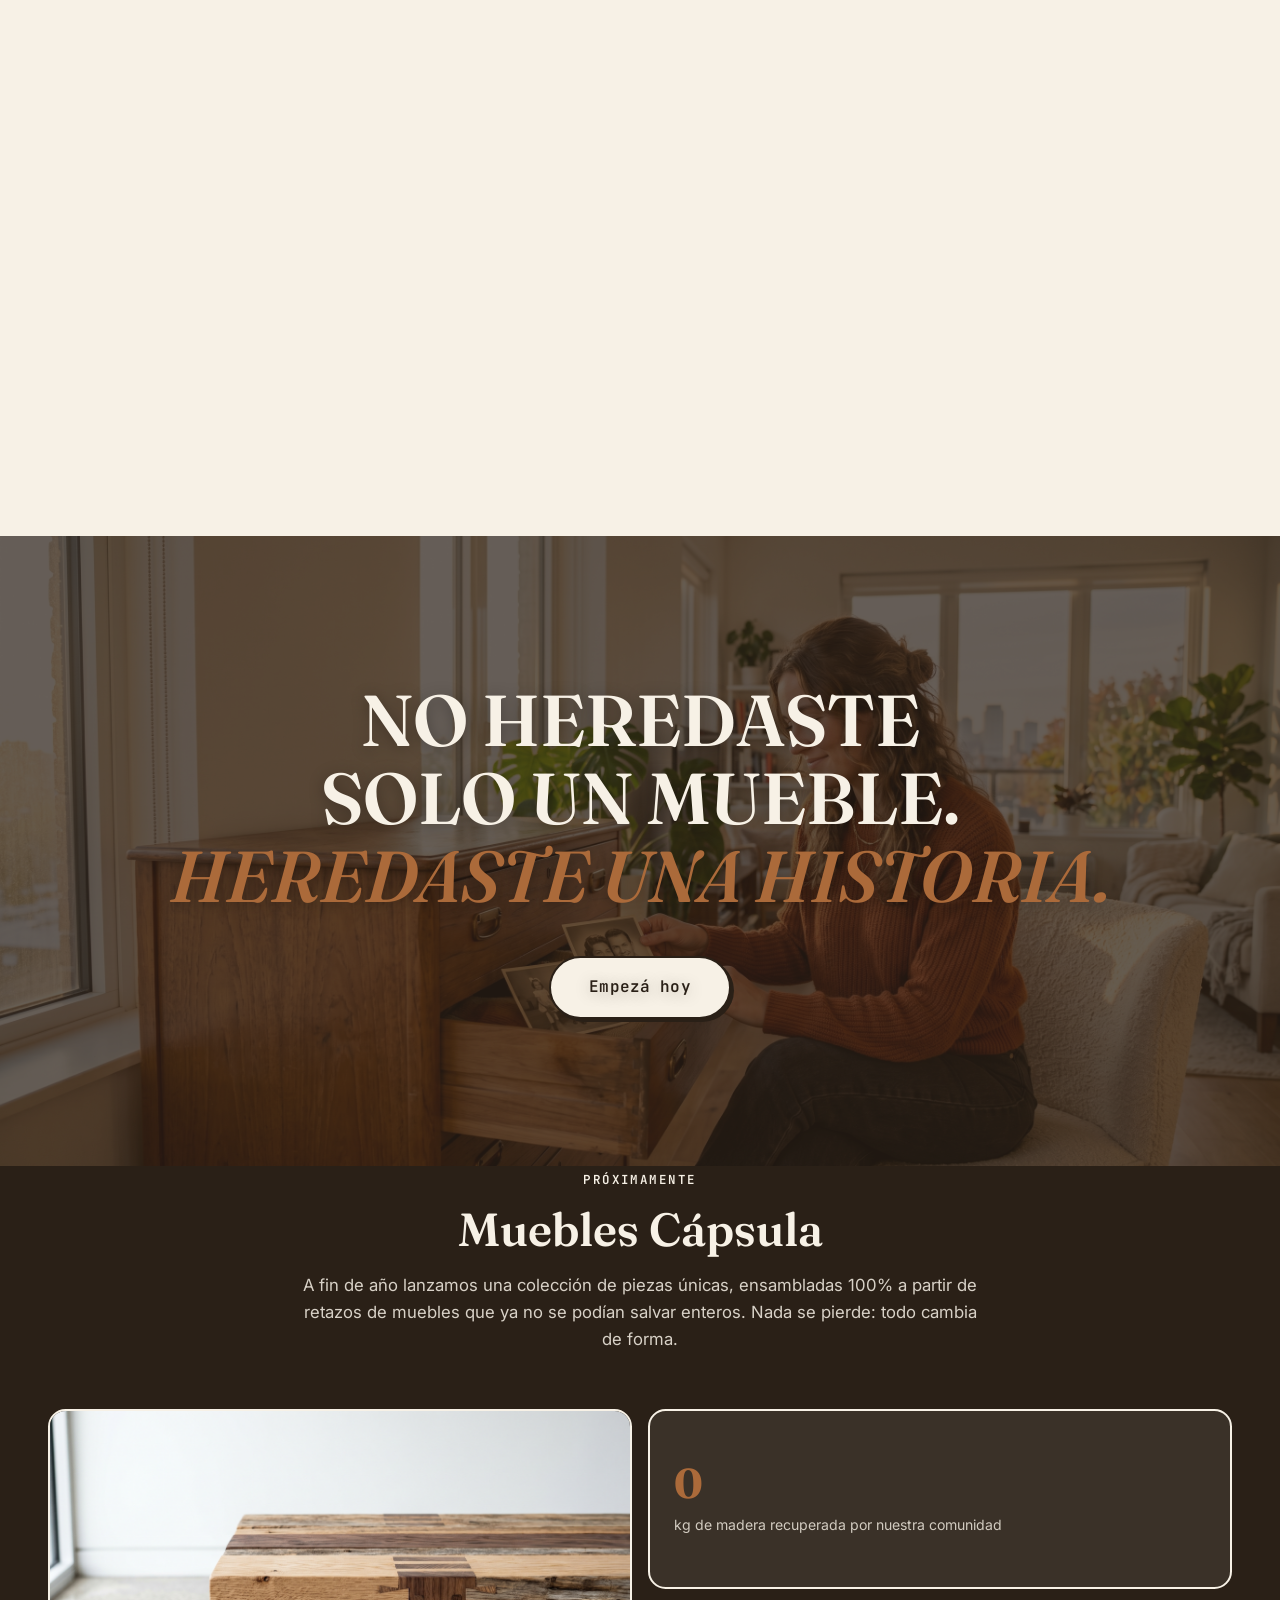
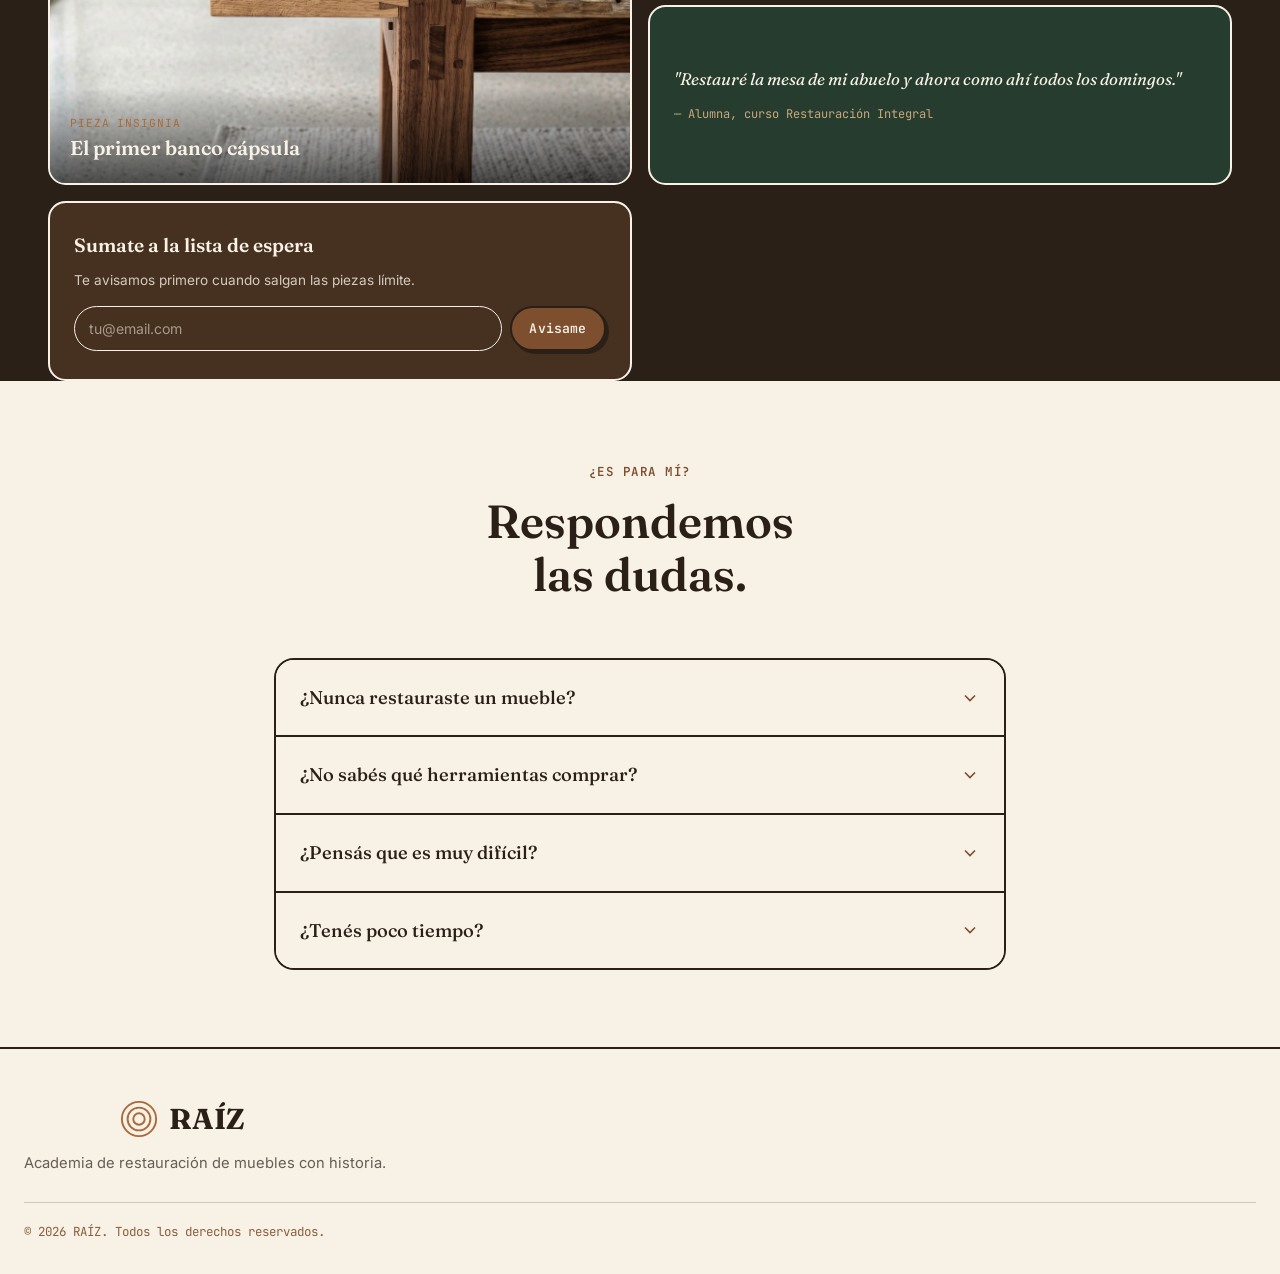
==== commit 5a3d580b: "aa" ====
--- a/index.html
+++ b/index.html
@@ -65,14 +65,14 @@
         <span class="sobre__stat-number" id="alumnosCounter">0</span>
         <div class="sobre__stat-copy">
           <h3 class="sobre__stat-title">Alumnos<br>comenzaron<br>a restaurar</h3>
-          <p class="sobre__stat-desc">Personas que descubrieron una nueva habilidad mientras devolvían la vida a muebles con historia y valor emocional.</p>
+          <p class="sobre__stat-desc">Personas que descubrieron una nueva<br>habilidad mientras devolvían la vida a<br>muebles con historia y valor emocional.</p>
         </div>
       </div>
 
       <div class="sobre__grid">
         <div class="sobre__copy">
           <span class="sobre__eyebrow">Sobre RAÍZ</span>
-          <h2 class="sobre__title">Le devolvemos historia a los muebles que la gente ya había dado por perdidos.</h2>
+          <h2 class="sobre__title">Le devolvemos vida a los muebles que muchos ya habían dado por perdidos.</h2>
           <p class="sobre__desc">Cada mueble guarda una historia que merece continuar. En RAÍZ te enseñamos a descubrir su potencial, comprender su valor y aplicar las técnicas necesarias para devolverle vida sin perder aquello que lo hace único. Porque restaurar no es empezar de nuevo, es respetar el pasado mientras construís el futuro.</p>
         </div>
 
--- a/css/styles.css
+++ b/css/styles.css
@@ -431,10 +431,11 @@
 }
 
 .sobre__cards {
-  aspect-ratio: 1 / 1;
+  aspect-ratio: 3 / 4;
   border: var(--border-w) solid var(--bg);
   border-radius: 1.25rem;
   overflow: hidden;
+  box-shadow: 3px 3px 0px 0px var(--bg);
 }
 .sobre__cards img {
   width: 100%;
@@ -514,8 +515,8 @@
 
 @media (min-width: 860px) {
   .sobre__stat { flex-direction: row; align-items: center; justify-content: space-between; text-align: left; padding: 4rem 3.5rem; }
-  .sobre__stat-number { flex-shrink: 0; margin-left: 2rem; }
-  .sobre__grid { grid-template-columns: 1fr 1fr; align-items: stretch; }
+  .sobre__stat-number { flex-shrink: 0; margin-left: 4rem; }
+  .sobre__grid { grid-template-columns: 1.4fr 0.8fr; align-items: stretch; }
   .sobre__cards { aspect-ratio: unset; height: 100%; }
 }
 
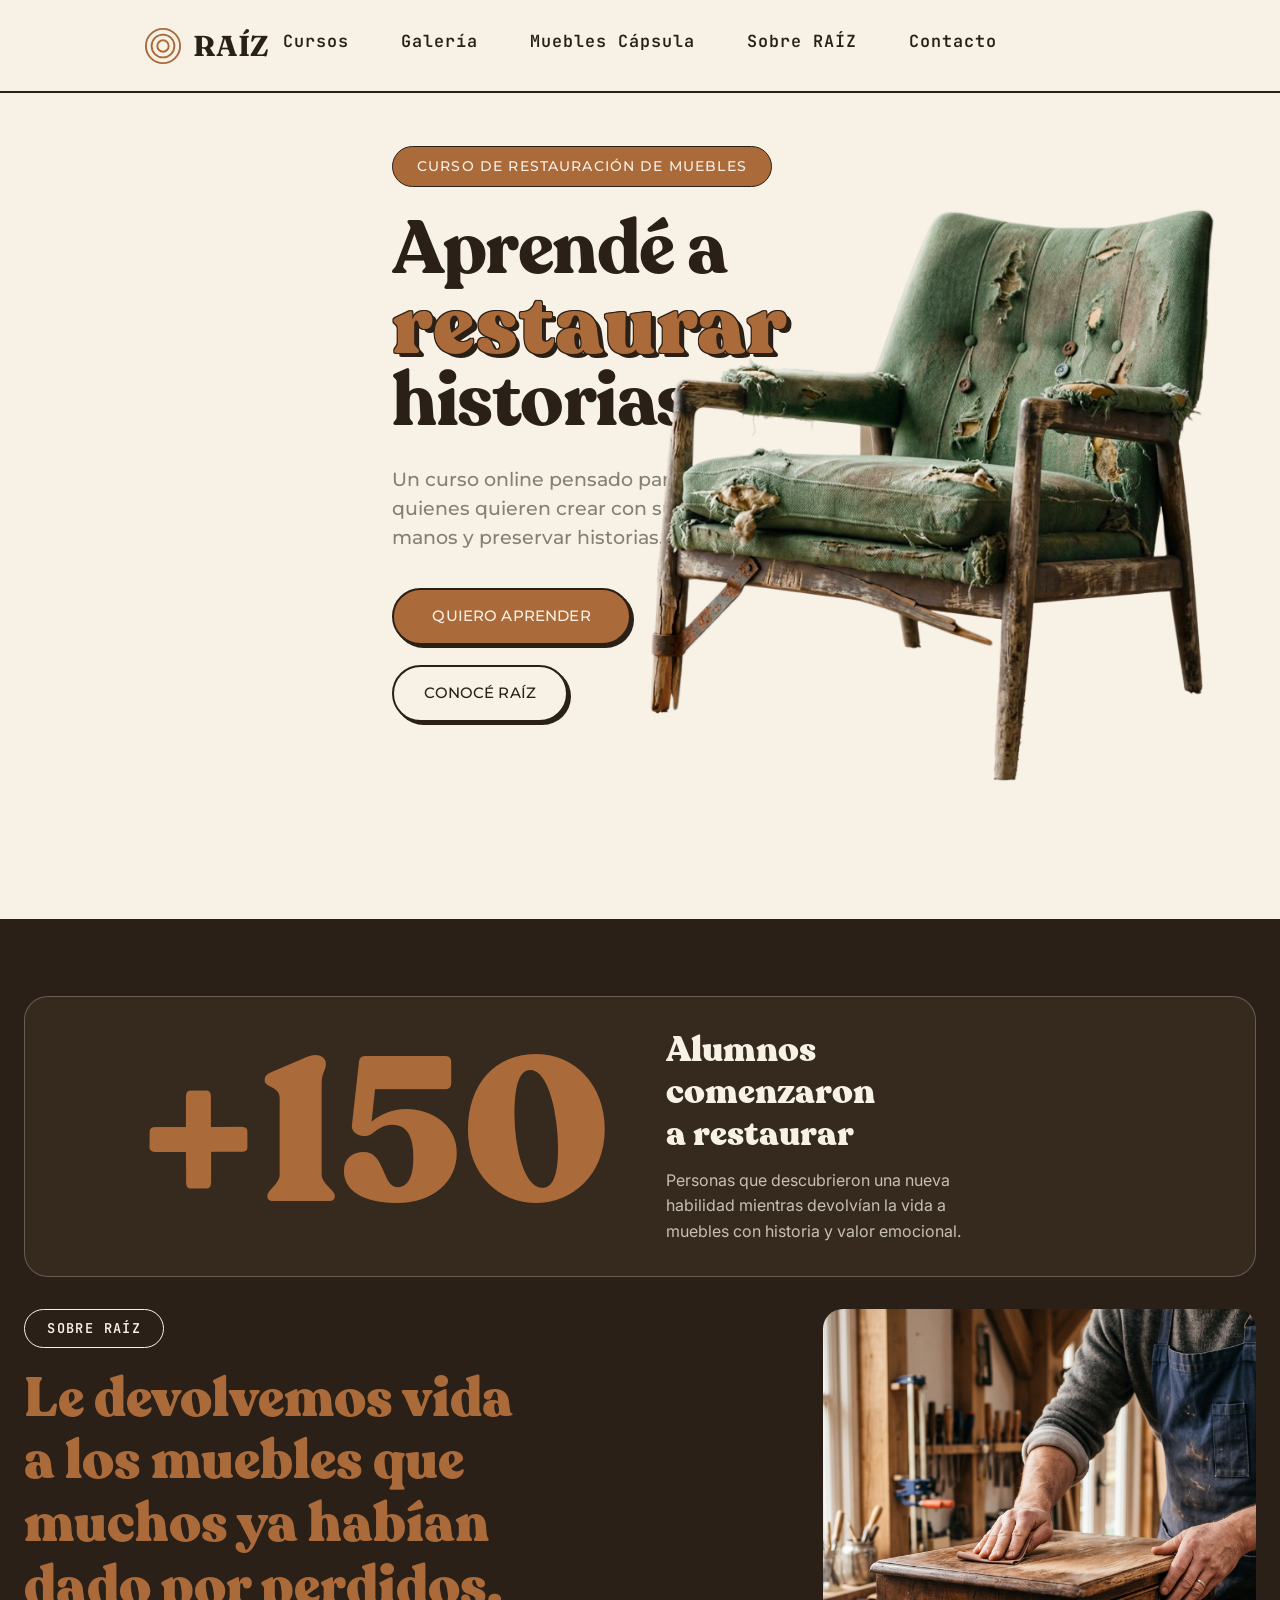
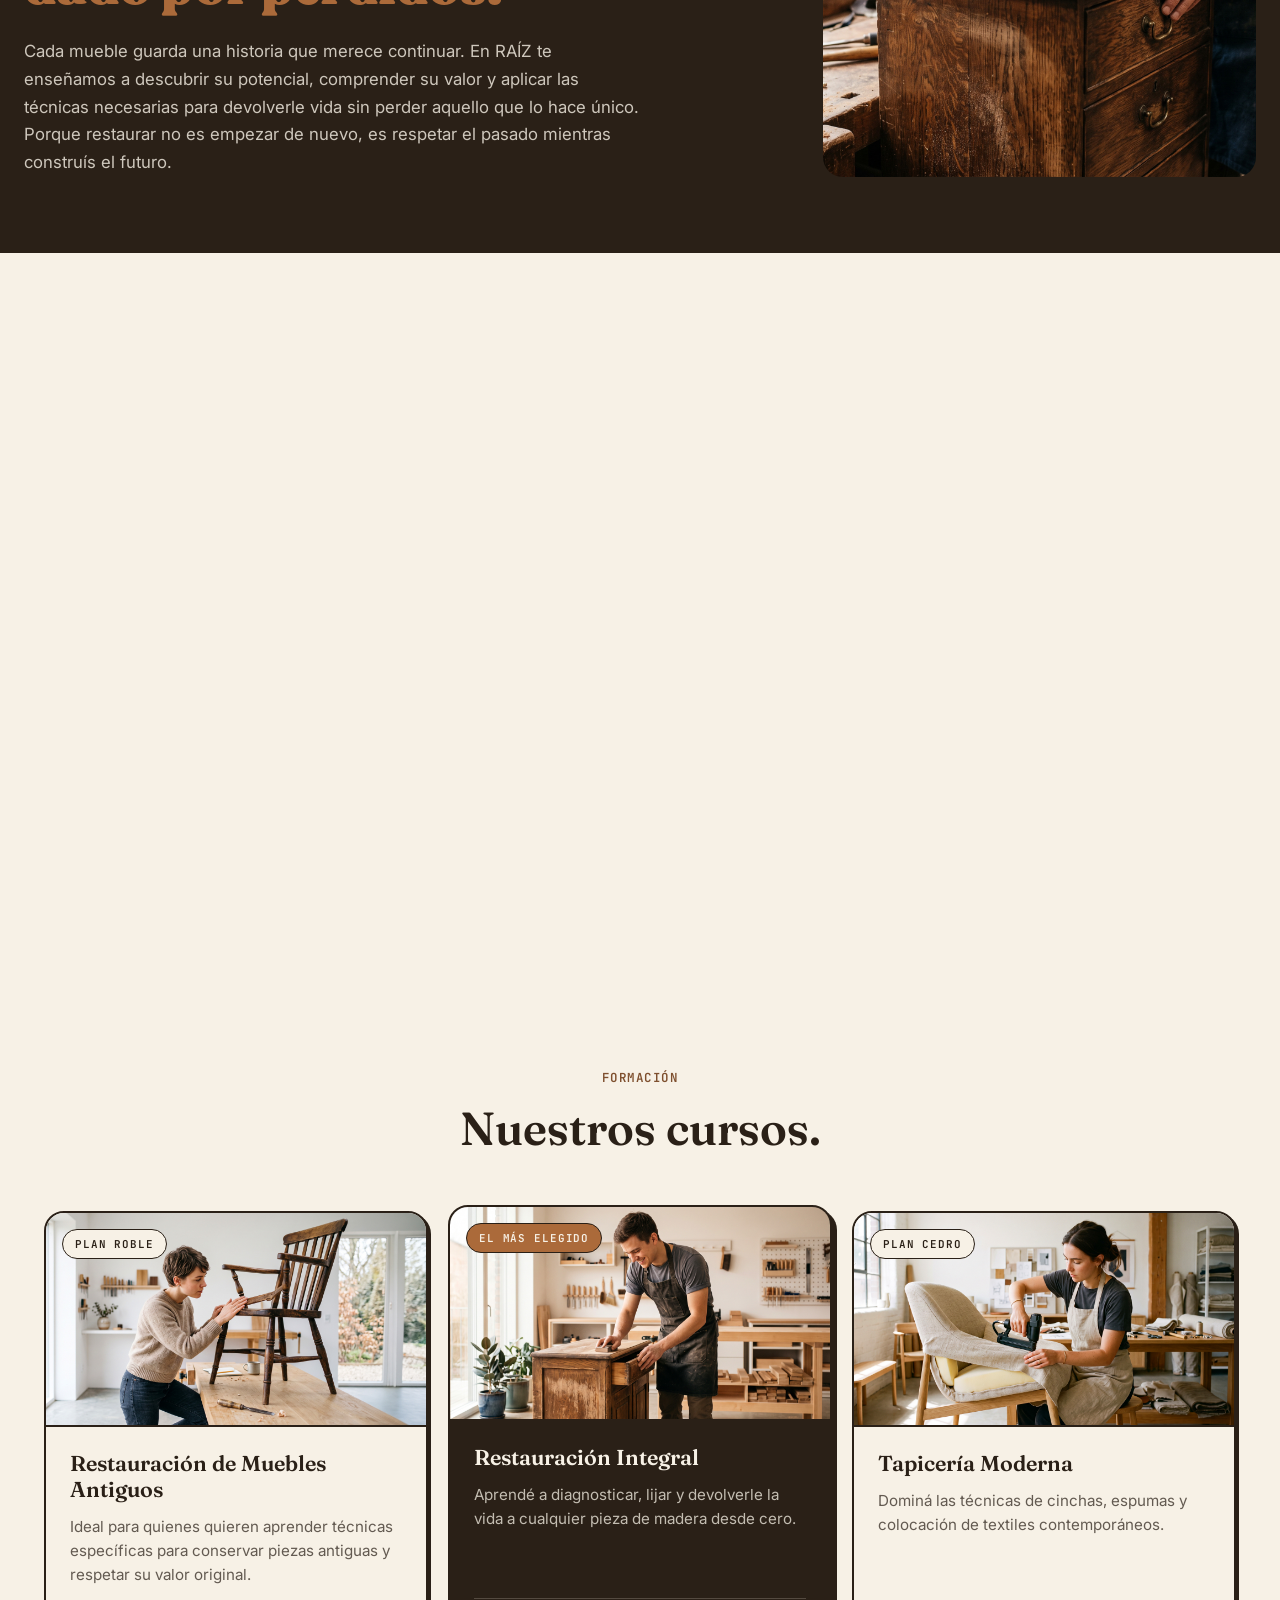
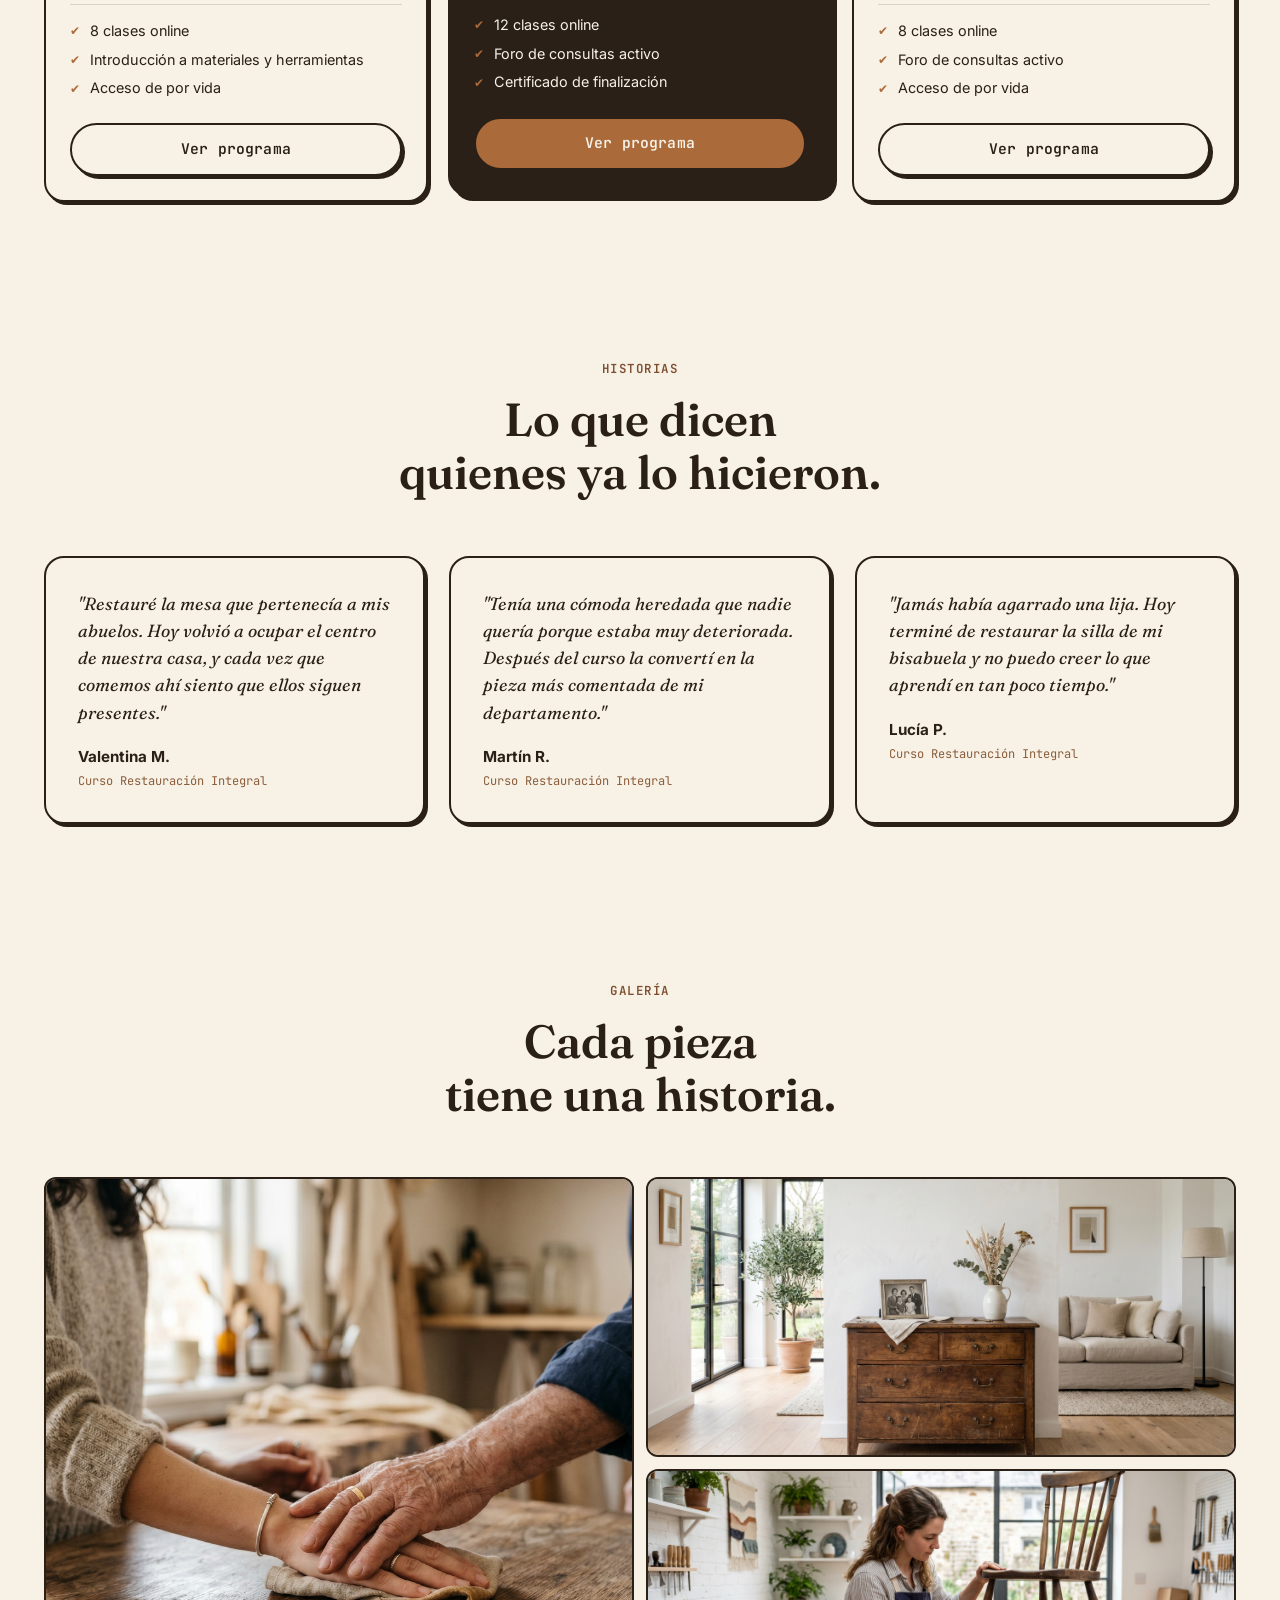
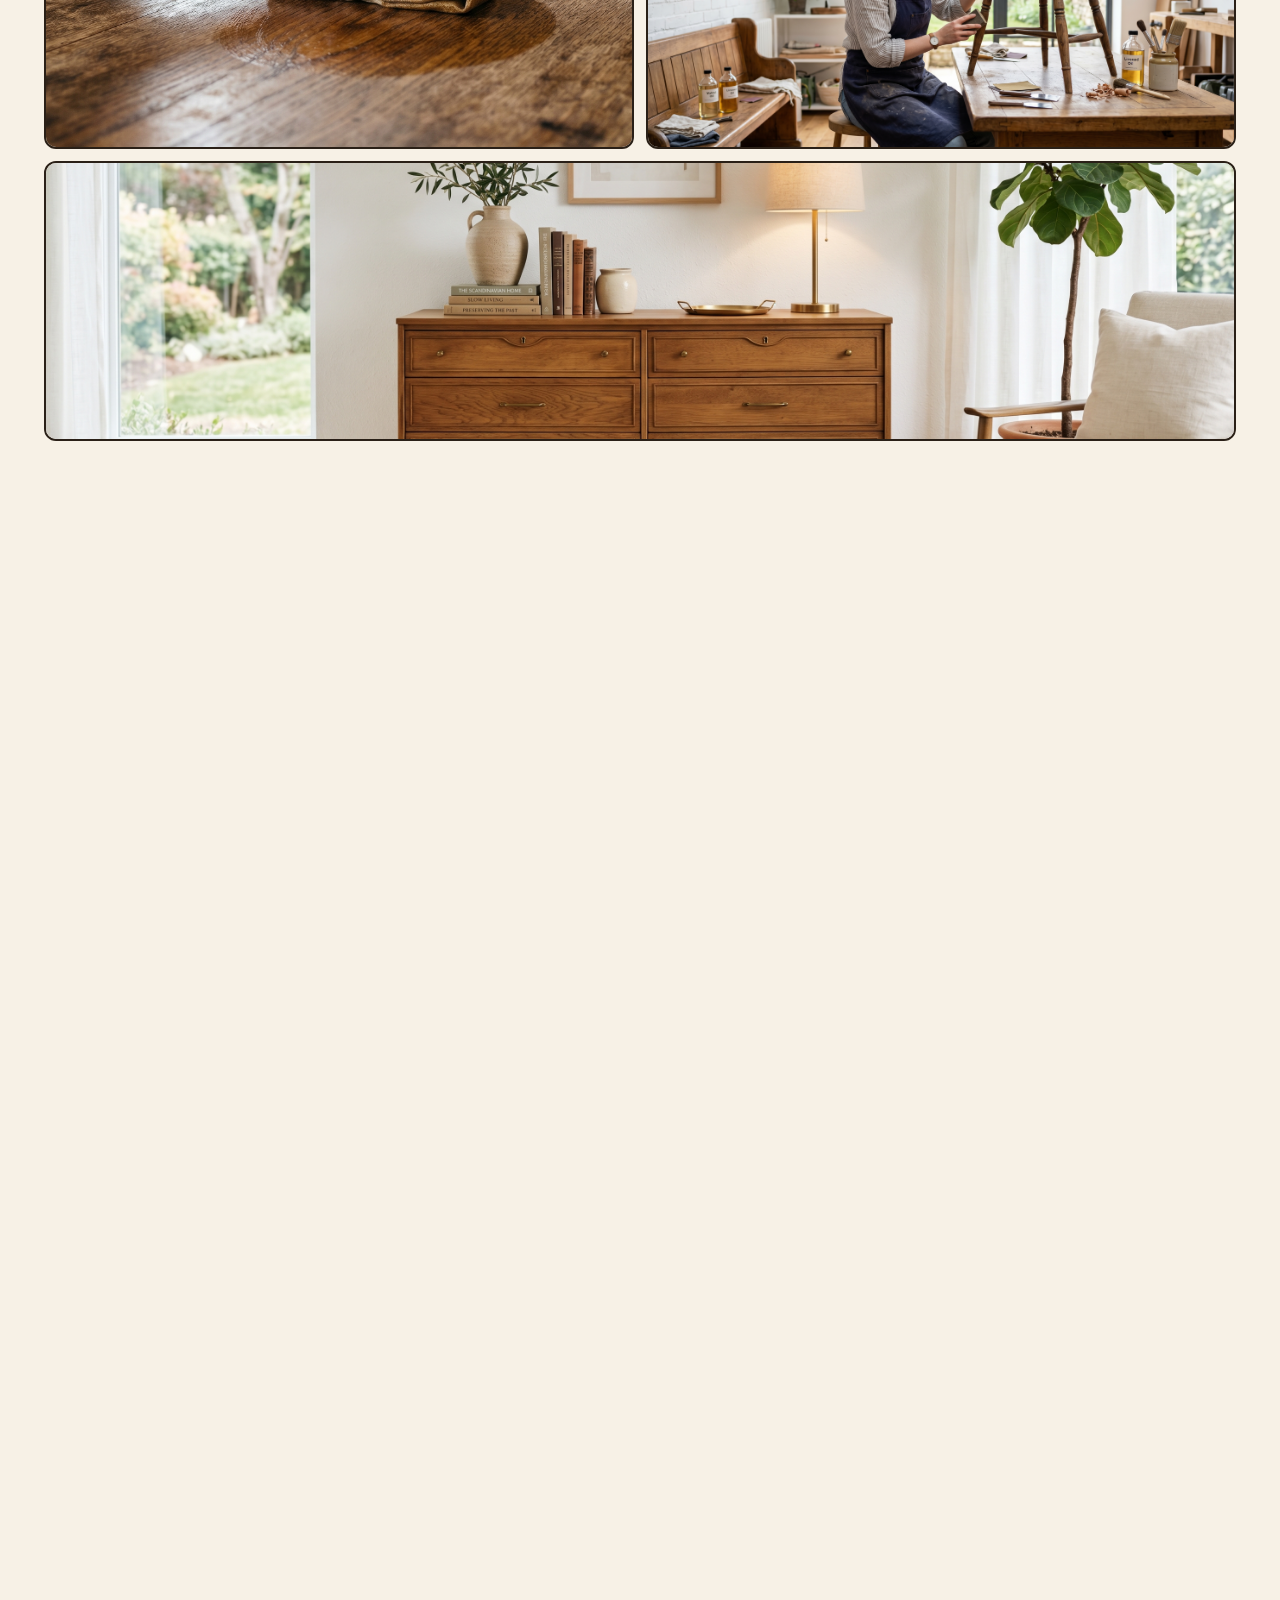
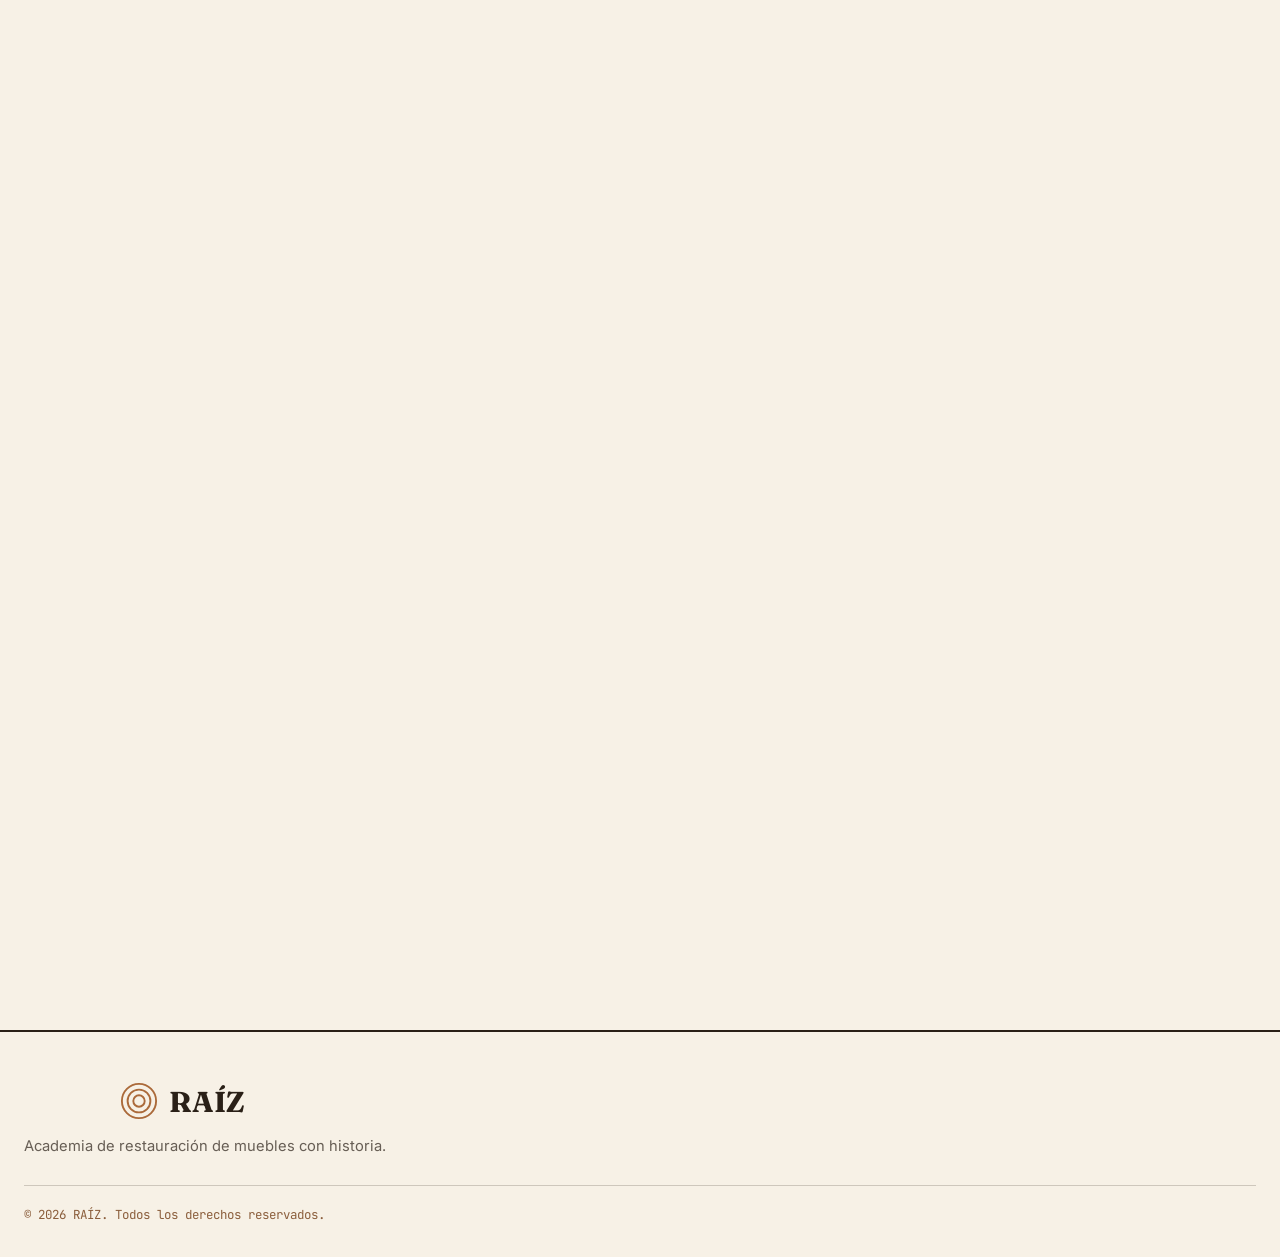
==== commit dcf3c11b: "a" ====
--- a/index.html
+++ b/index.html
@@ -72,7 +72,7 @@
       <div class="sobre__grid">
         <div class="sobre__copy">
           <span class="sobre__eyebrow">Sobre RAÍZ</span>
-          <h2 class="sobre__title">Le devolvemos vida a los muebles que muchos ya habían dado por perdidos.</h2>
+          <h2 class="sobre__title">Le devolvemos vida<br>a los muebles que<br>muchos ya habían<br>dado por perdidos.</h2>
           <p class="sobre__desc">Cada mueble guarda una historia que merece continuar. En RAÍZ te enseñamos a descubrir su potencial, comprender su valor y aplicar las técnicas necesarias para devolverle vida sin perder aquello que lo hace único. Porque restaurar no es empezar de nuevo, es respetar el pasado mientras construís el futuro.</p>
         </div>
 
--- a/css/styles.css
+++ b/css/styles.css
@@ -359,13 +359,14 @@
 
 .sobre__stat {
   max-width: var(--max-w);
-  margin: 0 auto 3rem;
+  margin: 0 auto 2rem;
   display: flex;
   flex-direction: column;
   gap: 1.5rem;
   border: 1.5px solid color-mix(in srgb, var(--bg) 25%, transparent);
   border-radius: 1.5rem;
   padding: 3rem 2.5rem;
+  background: #362A1E;
 }
 
 .sobre__stat-number {
@@ -432,10 +433,8 @@
 
 .sobre__cards {
   aspect-ratio: 3 / 4;
-  border: var(--border-w) solid var(--bg);
   border-radius: 1.25rem;
   overflow: hidden;
-  box-shadow: 3px 3px 0px 0px var(--bg);
 }
 .sobre__cards img {
   width: 100%;
@@ -514,8 +513,8 @@
 }
 
 @media (min-width: 860px) {
-  .sobre__stat { flex-direction: row; align-items: center; justify-content: space-between; text-align: left; padding: 4rem 3.5rem; }
-  .sobre__stat-number { flex-shrink: 0; margin-left: 4rem; }
+  .sobre__stat { flex-direction: row; align-items: center; justify-content: flex-start; gap: 3.5rem; text-align: left; padding: 2rem 2.5rem; }
+  .sobre__stat-number { flex-shrink: 0; margin-left: 4.5rem; }
   .sobre__grid { grid-template-columns: 1.4fr 0.8fr; align-items: stretch; }
   .sobre__cards { aspect-ratio: unset; height: 100%; }
 }
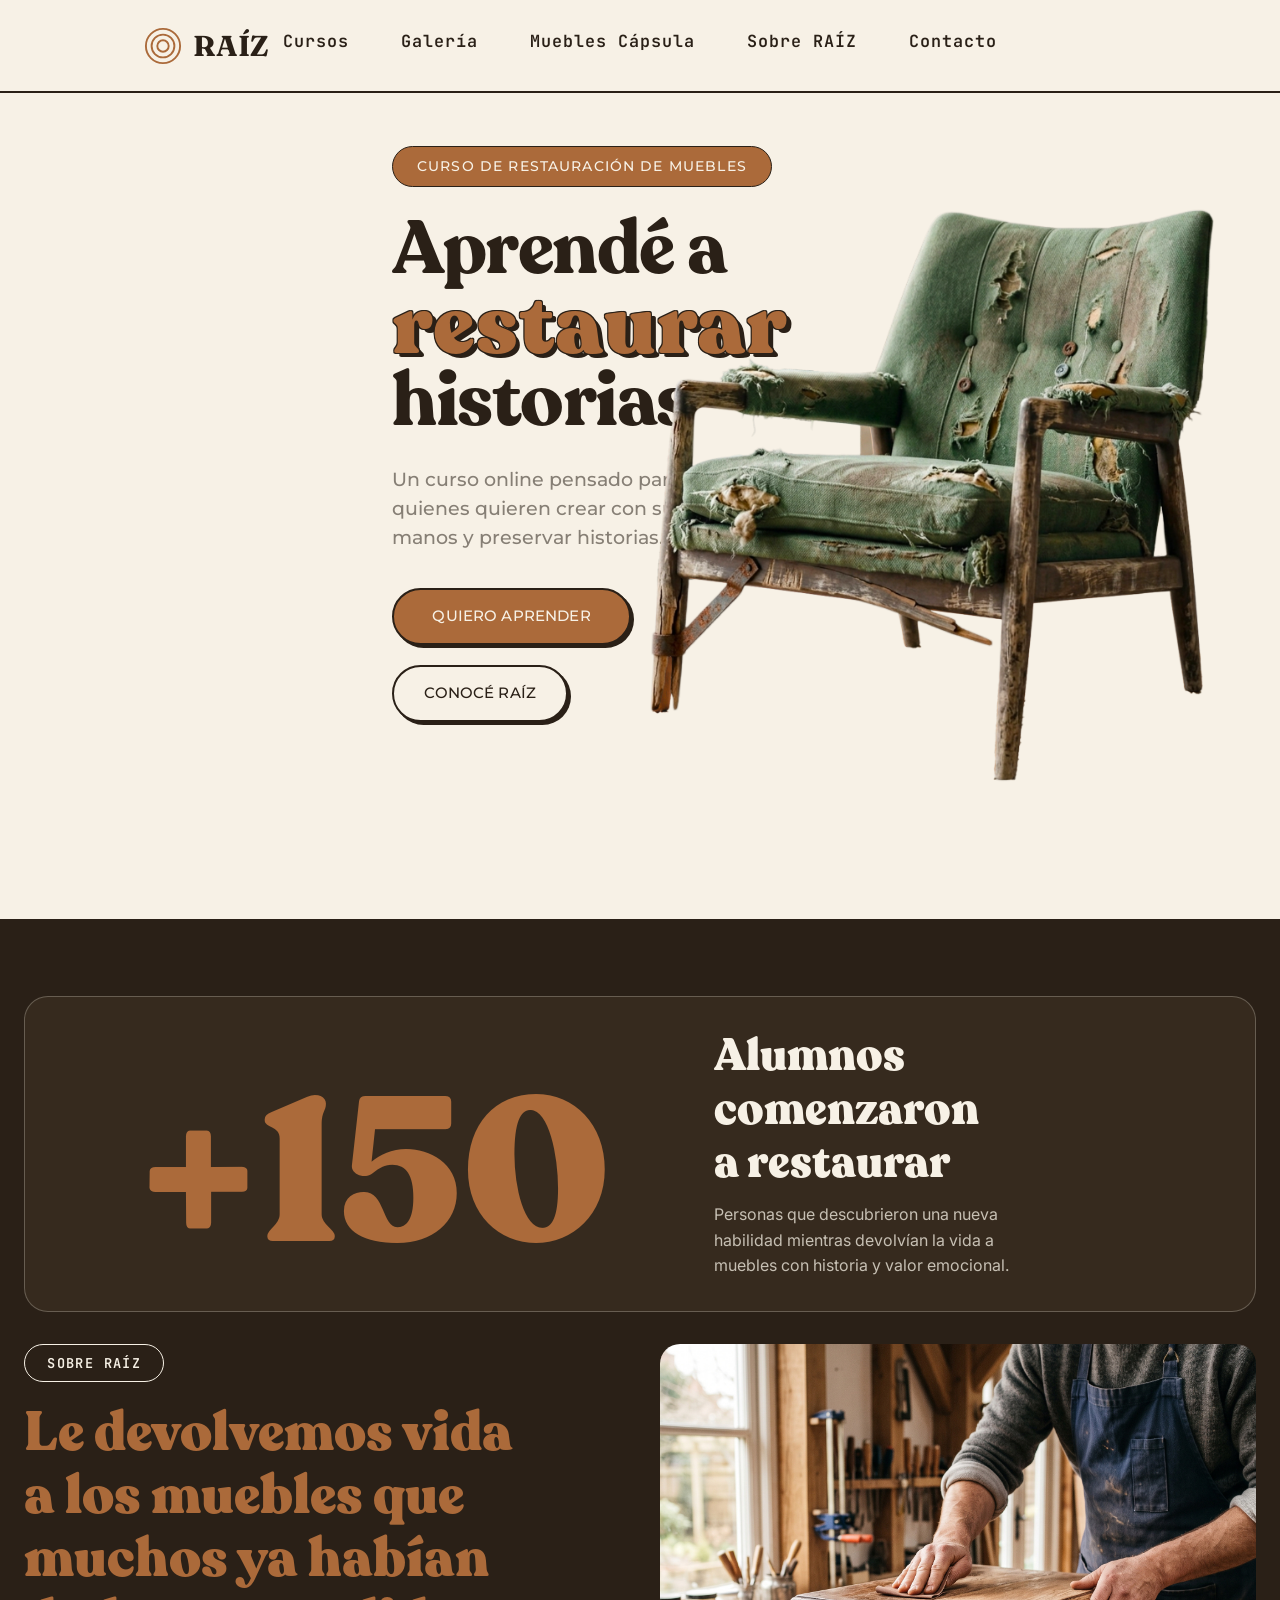
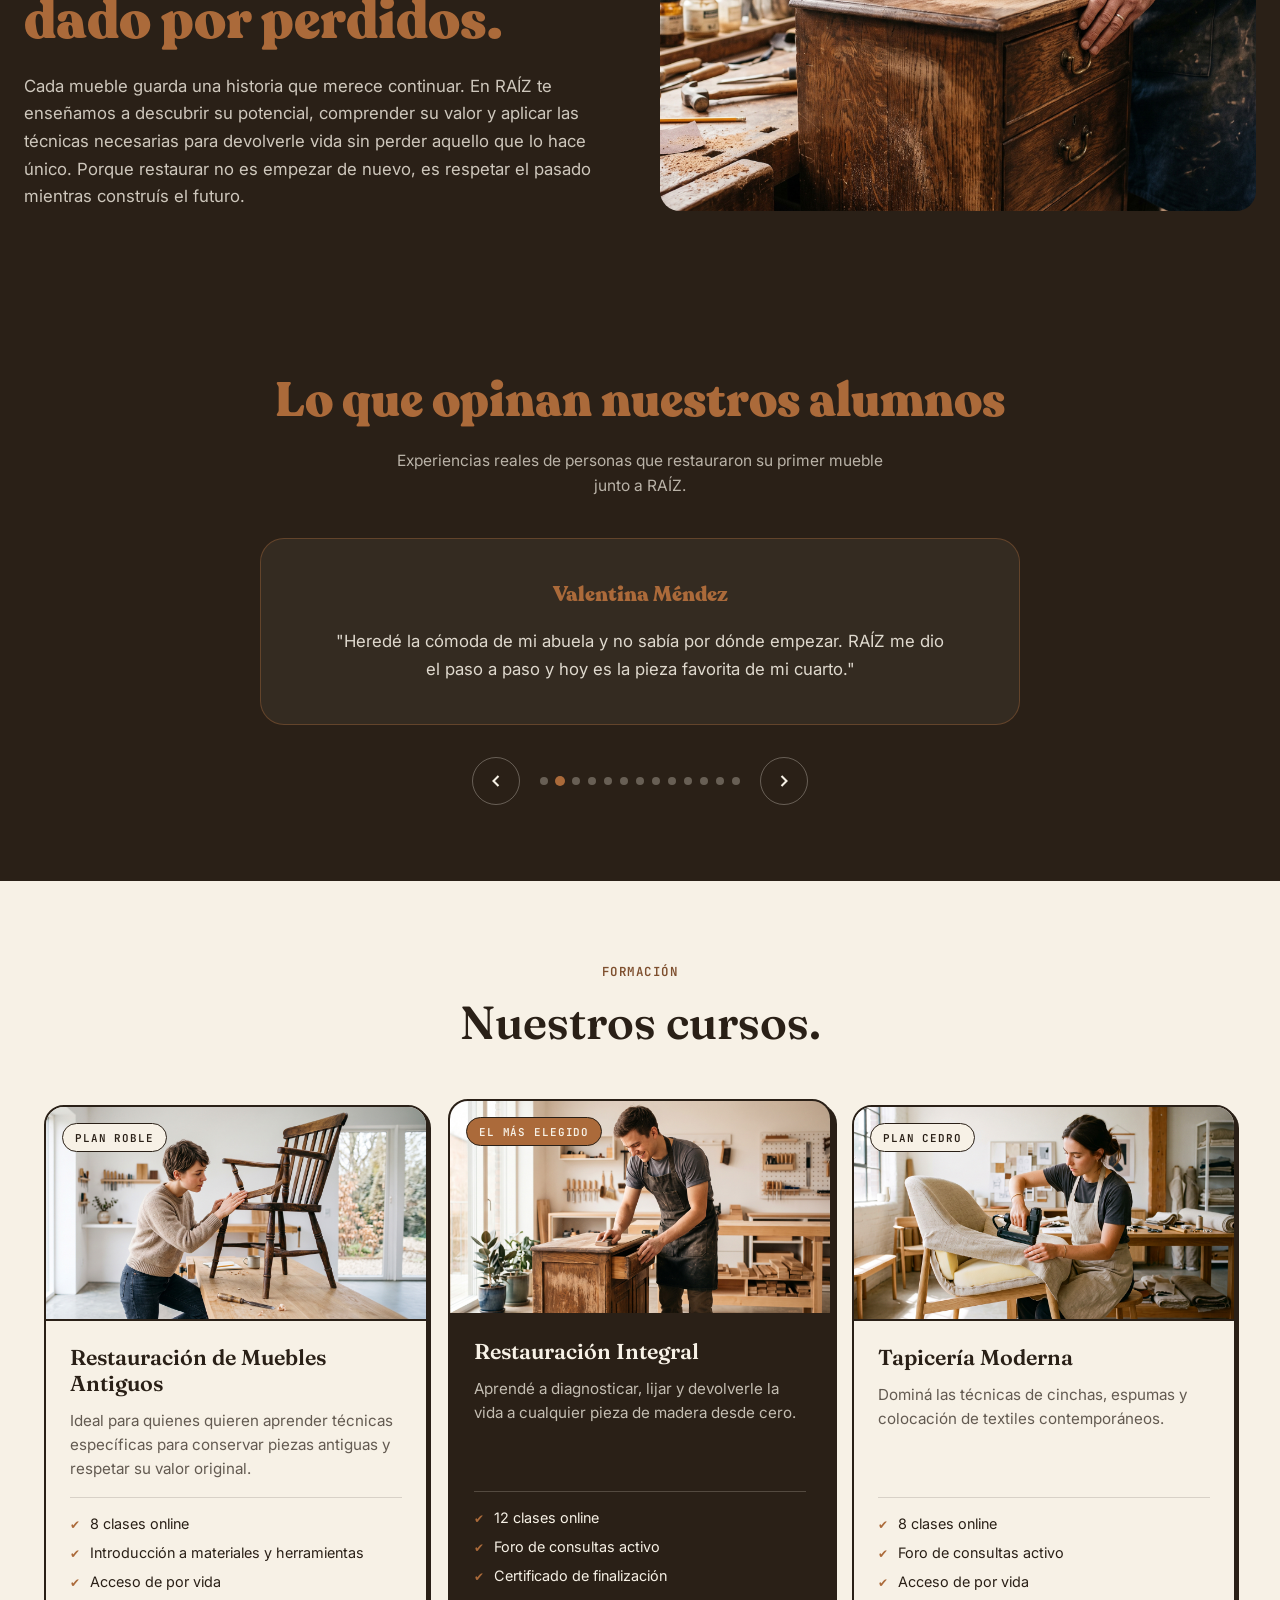
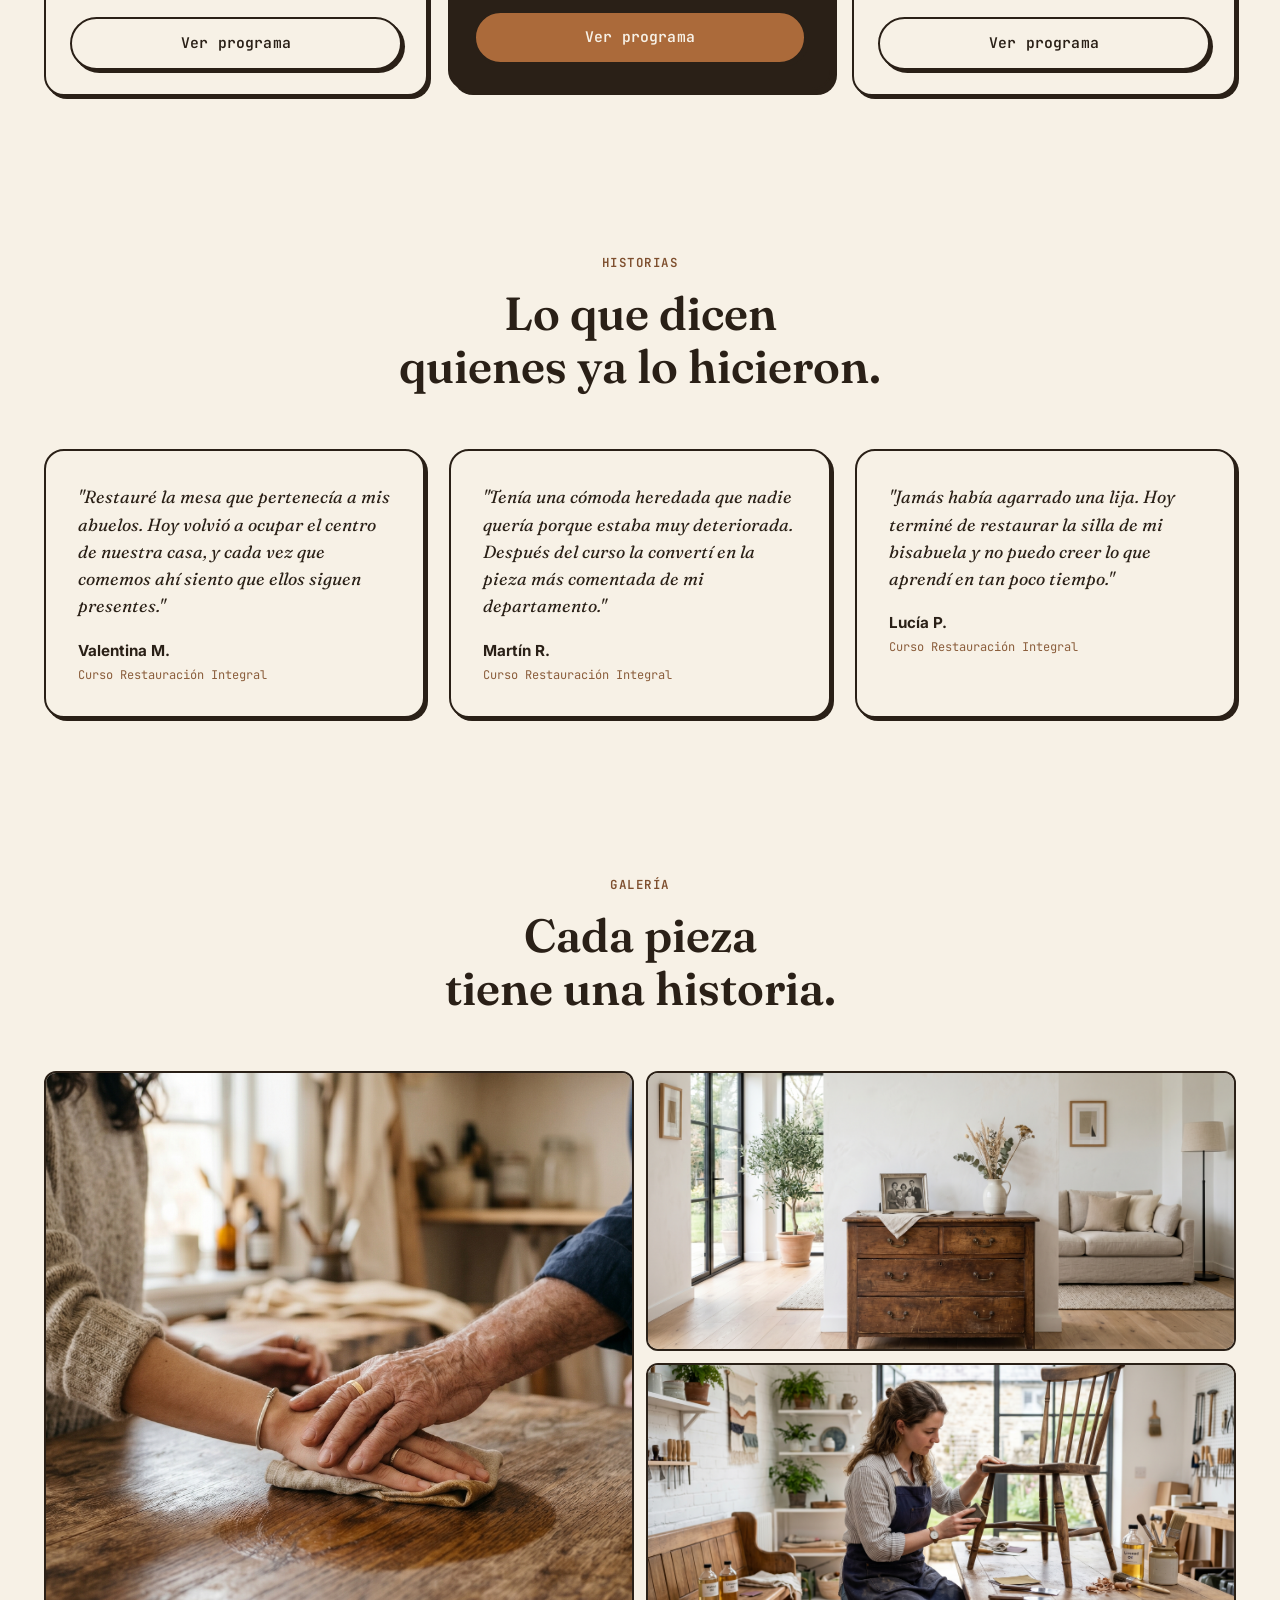
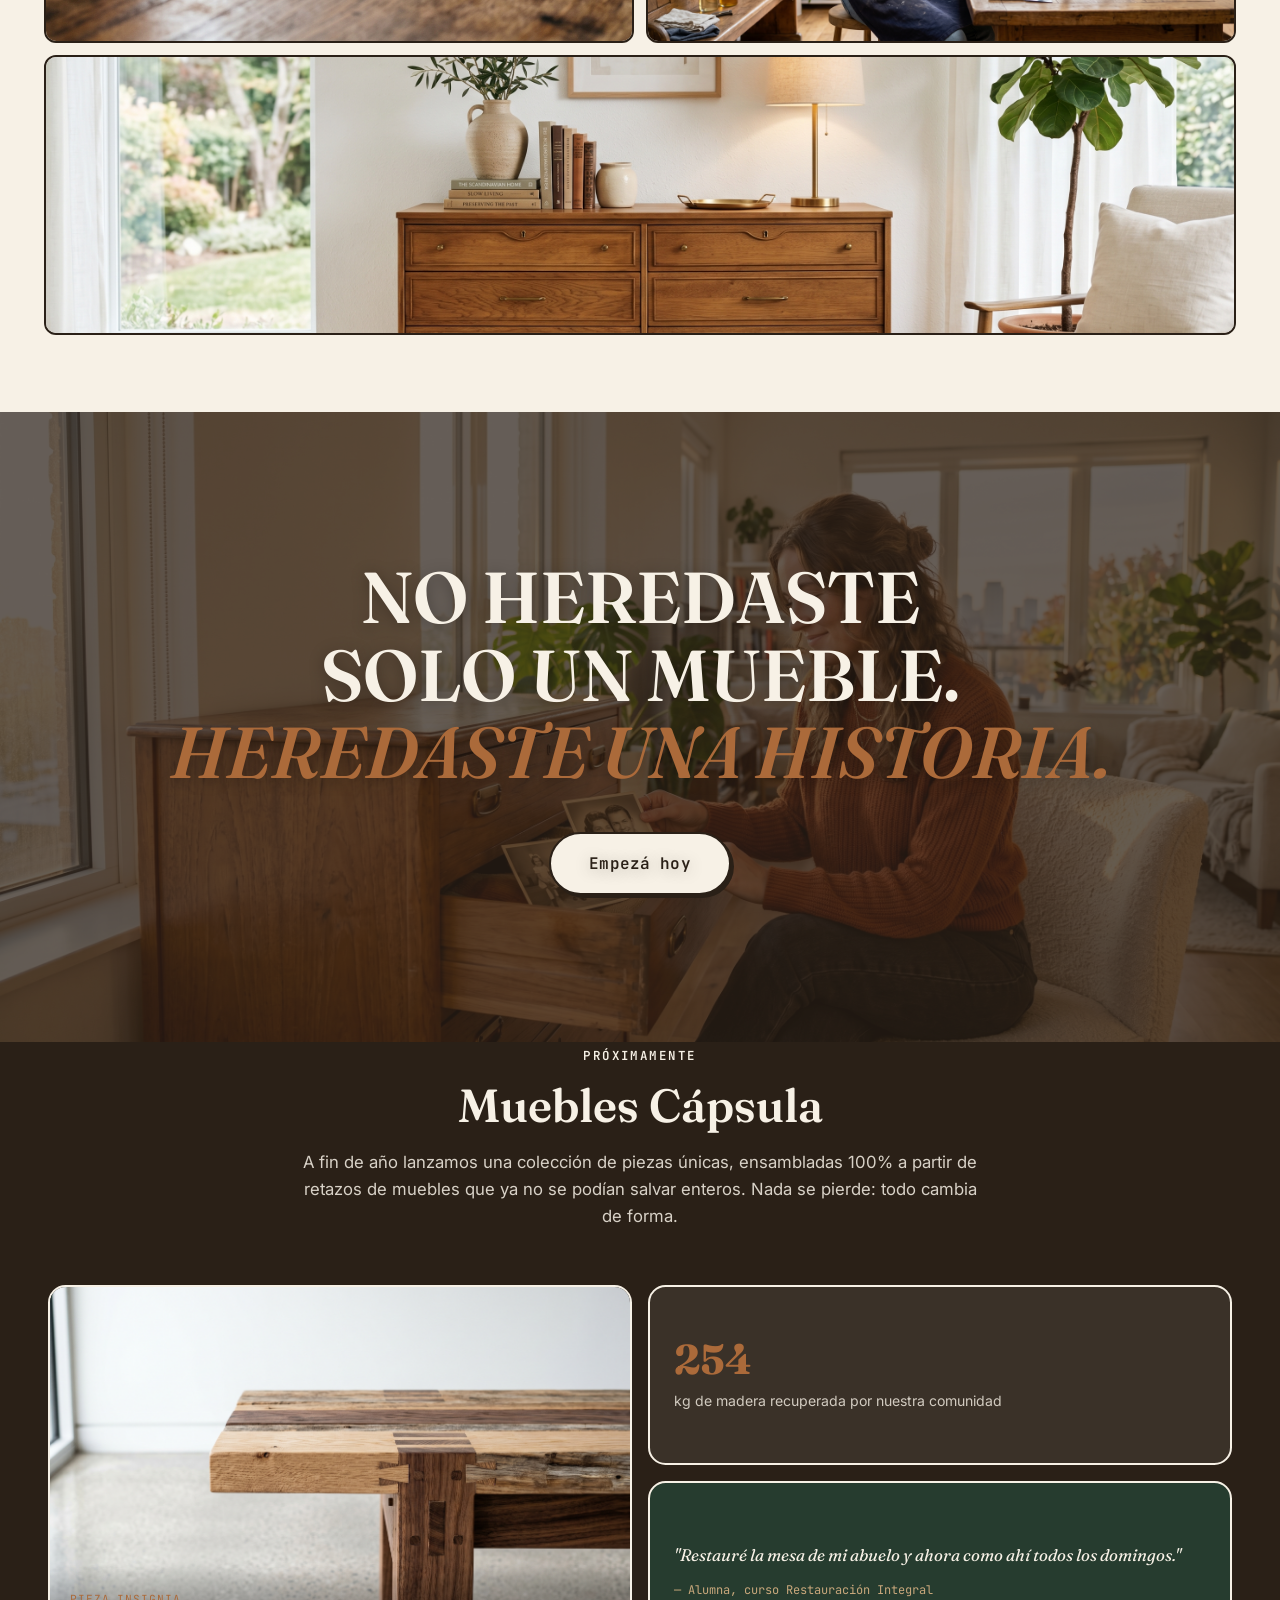
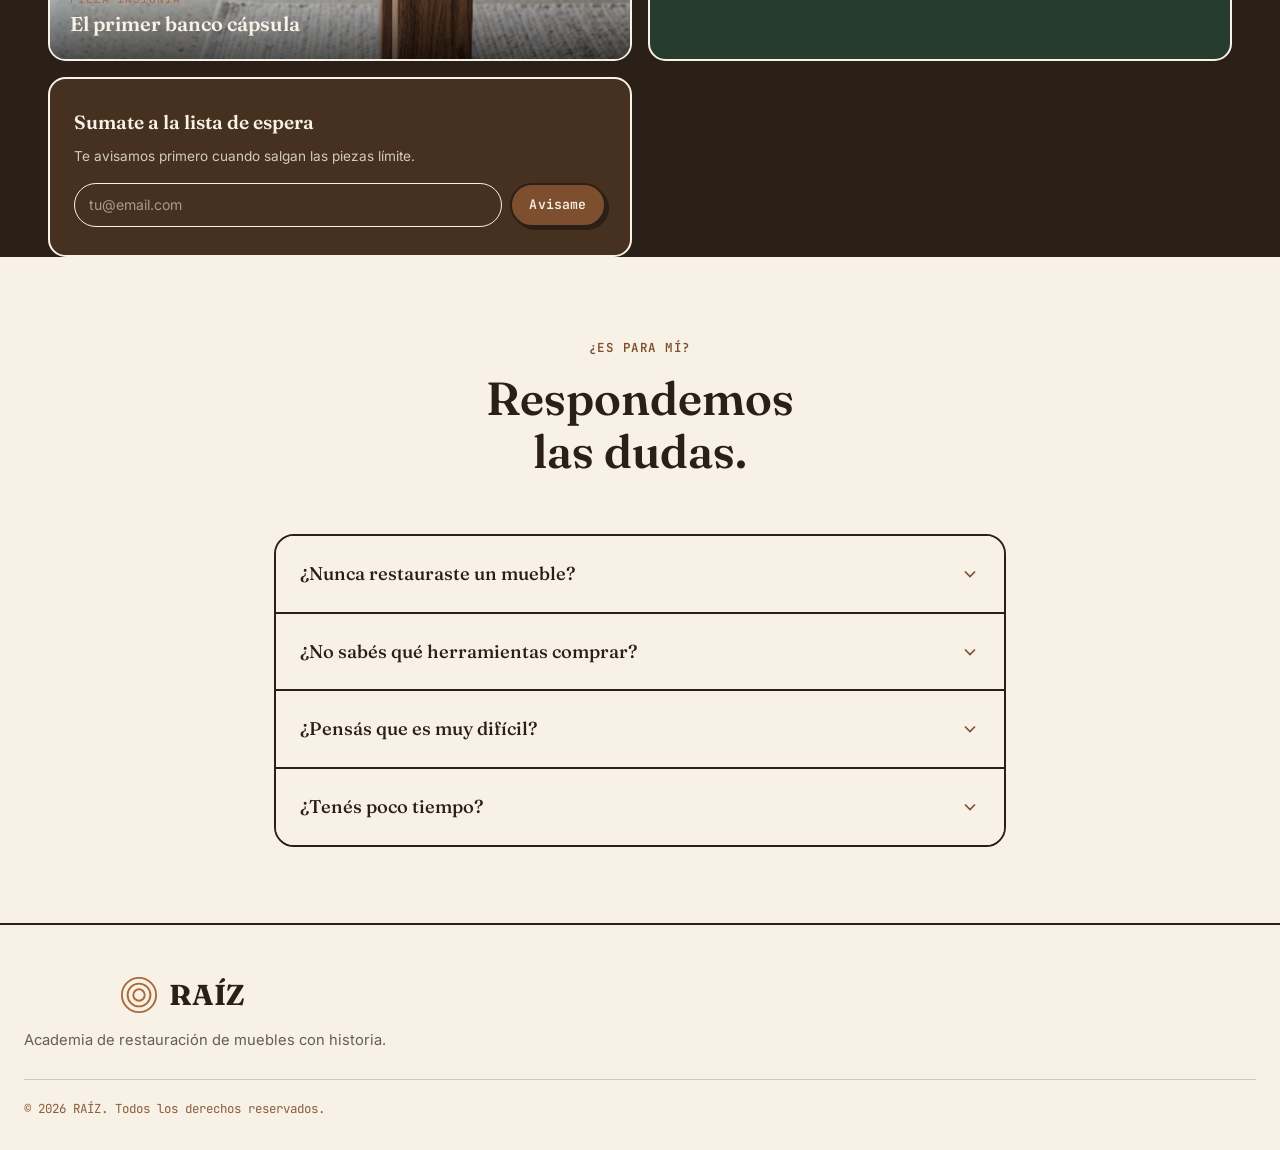
==== commit 818e5d5f: "seccionnueva" ====
--- a/index.html
+++ b/index.html
@@ -83,42 +83,82 @@
     </section>
 
     <!-- ASÍ FUNCIONA -->
-    <section class="how fade-up">
-      <div class="how__head">
-        <div class="how__head-left">
-          <span class="how__eyebrow">¿Por qué aprender con RAÍZ?</span>
-          <h2 class="how__title">Detrás de cada restauración hay una historia, una técnica y una decisión.</h2>
-        </div>
-      </div>
-      <div class="how__grid">
-
-        <div class="how__card">
-          <span class="how__num">01</span>
-          <h3 class="how__card-title">Encontrás un mueble olvidado.</h3>
-          <p class="how__card-desc">Ese sillón de tu abuela, la cómoda del pasillo, la silla que nadie usa. Ahí empieza todo.</p>
-        </div>
-
-        <div class="how__card">
-          <span class="how__num">02</span>
-          <h3 class="how__card-title">Descubrís el valor que tiene.</h3>
-          <p class="how__card-desc">Aprendés a diagnosticar la pieza: qué se puede salvar, qué necesita reparación y qué historia guarda.</p>
-        </div>
-
-        <div class="how__card">
-          <span class="how__num">03</span>
-          <h3 class="how__card-title">Aprendés a restaurarlo.</h3>
-          <p class="how__card-desc">Con técnicas profesionales explicadas paso a paso, materiales accesibles y acompañamiento real.</p>
-        </div>
-
-        <div class="how__card">
-          <span class="how__num">04</span>
-          <h3 class="how__card-title">La historia continúa.</h3>
-          <p class="how__card-desc">El mueble vuelve a ocupar su lugar. Y vos tenés una habilidad nueva que dura para siempre.</p>
-        </div>
-
-      </div>
-    </section>
-
+    <!-- CARRUSEL TESTIMONIOS -->
+    <section class="reviews" id="testimonios">
+      <div class="reviews__head">
+        <h2 class="reviews__title">Lo que opinan nuestros alumnos</h2>
+        <p class="reviews__subtitle">Experiencias reales de personas que restauraron su primer mueble junto a RAÍZ.</p>
+      </div>
+
+      <div class="reviews__track-wrap">
+        <div class="reviews__track" id="reviewsTrack">
+
+          <div class="reviews__slide">
+            <strong>Fernando Torres</strong>
+            <p>"No tenía experiencia ni herramientas profesionales. En pocas semanas pude restaurar mi primera mesa y el resultado superó mis expectativas."</p>
+          </div>
+          <div class="reviews__slide">
+            <strong>Valentina Méndez</strong>
+            <p>"Heredé la cómoda de mi abuela y no sabía por dónde empezar. RAÍZ me dio el paso a paso y hoy es la pieza favorita de mi cuarto."</p>
+          </div>
+          <div class="reviews__slide">
+            <strong>Martín Ríos</strong>
+            <p>"Pensaba que restaurar era para gente con mucha experiencia. El curso me demostró que con la guía correcta cualquiera puede lograrlo."</p>
+          </div>
+          <div class="reviews__slide">
+            <strong>Lucía Paredes</strong>
+            <p>"Lo que más me sorprendió fue la calidad del acabado final. Nadie puede creer que lo hice yo misma desde cero."</p>
+          </div>
+          <div class="reviews__slide">
+            <strong>Camila Ortega</strong>
+            <p>"Tenía un sillón de mi bisabuelo completamente roto. Hoy está restaurado y en el living de mi casa. Cada vez que lo veo pienso en él."</p>
+          </div>
+          <div class="reviews__slide">
+            <strong>Santiago Vera</strong>
+            <p>"Los materiales que recomiendan son fáciles de conseguir y económicos. No necesité gastar fortunas para tener un resultado increíble."</p>
+          </div>
+          <div class="reviews__slide">
+            <strong>Florencia Núñez</strong>
+            <p>"El foro de consultas fue clave. Cada vez que tenía una duda alguien me respondía rápido con consejos reales y precisos."</p>
+          </div>
+          <div class="reviews__slide">
+            <strong>Ignacio Salinas</strong>
+            <p>"Empecé el curso sin saber nada de madera. Hoy restauré tres muebles y ya me están pidiendo que les restaure piezas a amigos."</p>
+          </div>
+          <div class="reviews__slide">
+            <strong>Agustina Romero</strong>
+            <p>"La silla que restauré estaba en un depósito desde hace diez años. Ahora preside la mesa del comedor y toda la familia pregunta de dónde salió."</p>
+          </div>
+          <div class="reviews__slide">
+            <strong>Diego Herrera</strong>
+            <p>"Me lo recomendó una amiga y no me arrepiento para nada. Las clases son claras, bien explicadas y se pueden ver cuando uno quiere."</p>
+          </div>
+          <div class="reviews__slide">
+            <strong>Rocío Giménez</strong>
+            <p>"Aprendí a leer el mueble antes de tocar nada. Eso cambió todo. Ahora entiendo qué necesita cada pieza antes de intervenir."</p>
+          </div>
+          <div class="reviews__slide">
+            <strong>Tomás Villareal</strong>
+            <p>"El certificado fue un plus inesperado. Lo tengo enmarcado al lado del mueble que restauré. Un recuerdo doble."</p>
+          </div>
+          <div class="reviews__slide">
+            <strong>Mariana Solís</strong>
+            <p>"Restaurar el escritorio de mi papá fue una experiencia muy emotiva. RAÍZ me dio las herramientas técnicas pero también la confianza para hacerlo."</p>
+          </div>
+
+        </div>
+      </div>
+
+      <div class="reviews__controls">
+        <button class="reviews__arrow" id="reviewsPrev" aria-label="Anterior">
+          <svg viewBox="0 0 24 24" width="20" height="20" fill="none" stroke="currentColor" stroke-width="2.5"><path d="M15 18l-6-6 6-6"/></svg>
+        </button>
+        <div class="reviews__dots" id="reviewsDots"></div>
+        <button class="reviews__arrow" id="reviewsNext" aria-label="Siguiente">
+          <svg viewBox="0 0 24 24" width="20" height="20" fill="none" stroke="currentColor" stroke-width="2.5"><path d="M9 18l6-6-6-6"/></svg>
+        </button>
+      </div>
+    </section>
 
     <!-- 4. EL CURSO -->
     <section class="courses fade-up" id="curso">
--- a/css/styles.css
+++ b/css/styles.css
@@ -381,7 +381,7 @@
 .sobre__stat-title {
   font-family: var(--font-hero);
   font-weight: 900;
-  font-size: clamp(1.6rem, 3vw, 2.2rem);
+  font-size: clamp(2rem, 3.8vw, 2.8rem);
   line-height: 1.2;
   margin-bottom: 0.75rem;
 }
@@ -513,9 +513,9 @@
 }
 
 @media (min-width: 860px) {
-  .sobre__stat { flex-direction: row; align-items: center; justify-content: flex-start; gap: 3.5rem; text-align: left; padding: 2rem 2.5rem; }
+  .sobre__stat { flex-direction: row; align-items: flex-end; justify-content: flex-start; gap: 6.5rem; text-align: left; padding: 2rem 2.5rem; }
   .sobre__stat-number { flex-shrink: 0; margin-left: 4.5rem; }
-  .sobre__grid { grid-template-columns: 1.4fr 0.8fr; align-items: stretch; }
+  .sobre__grid { grid-template-columns: 1.4fr 1.4fr; align-items: stretch; }
   .sobre__cards { aspect-ratio: unset; height: 100%; }
 }
 
@@ -1050,122 +1050,124 @@
 }
 
 /* =========================================================
-   ASÍ FUNCIONA
-   ========================================================= */
-.how {
-  max-width: 100%;
-  margin: 0;
+   CARRUSEL TESTIMONIOS
+   ========================================================= */
+.reviews {
   background: #2A2017;
-}
-
-.how__head {
-  display: grid;
-  grid-template-columns: 1fr;
-  gap: 1.5rem;
-  margin-bottom: 3rem;
-  max-width: var(--max-w);
-  margin-left: auto;
-  margin-right: auto;
-}
-
-.how__eyebrow {
-  display: inline-flex;
-  align-items: center;
-  font-family: var(--font-mono);
-  font-size: 0.78rem;
-  font-weight: 600;
-  letter-spacing: 0.1em;
-  text-transform: uppercase;
-  color: #AB6A3A;
-  border: 1.5px solid #AB6A3A;
-  border-radius: 999px;
-  padding: 0.38rem 1rem;
-  margin-bottom: 0.75rem;
-  align-self: flex-start;
-}
-
-.how__title {
+  padding: var(--space-section) 1.5rem;
+}
+
+.reviews__head {
+  text-align: center;
+  margin-bottom: 2.5rem;
+}
+
+.reviews__title {
   font-family: 'Recoleta', var(--font-display);
   font-weight: 900;
-  font-size: clamp(1.8rem, 3vw, 2.6rem);
-  line-height: 1.2;
+  font-size: clamp(2rem, 4vw, 3rem);
   color: #AB6A3A;
-}
-
-.how__desc {
+  margin-bottom: 0.75rem;
+}
+
+.reviews__subtitle {
+  font-size: 0.97rem;
+  color: color-mix(in srgb, var(--bg) 70%, transparent);
+  max-width: 50ch;
+  margin: 0 auto;
+  line-height: 1.6;
+}
+
+.reviews__track-wrap {
+  max-width: 760px;
+  margin: 0 auto;
+  overflow: hidden;
+}
+
+.reviews__track {
+  display: flex;
+  transition: transform 0.5s cubic-bezier(0.4, 0, 0.2, 1);
+}
+
+.reviews__slide {
+  min-width: 100%;
+  padding: 2.5rem 3rem;
+  text-align: center;
+  border: 1.5px solid color-mix(in srgb, #AB6A3A 40%, transparent);
+  border-radius: 1.5rem;
+  background: color-mix(in srgb, var(--bg) 5%, transparent);
+  box-sizing: border-box;
+}
+
+.reviews__slide strong {
+  display: block;
+  font-family: 'Recoleta', var(--font-display);
+  font-size: 1.3rem;
+  font-weight: 900;
+  color: #AB6A3A;
+  margin-bottom: 1rem;
+}
+
+.reviews__slide p {
   font-size: 1.05rem;
-  line-height: 1.65;
-  color: color-mix(in srgb, var(--bg) 80%, transparent);
-  max-width: 42ch;
-  align-self: center;
-}
-
-.how__grid {
-  display: grid;
-  grid-template-columns: 1fr;
-  gap: 1rem;
-  max-width: var(--max-w);
-  margin-left: auto;
-  margin-right: auto;
-}
-
-.how__card {
-  background: var(--bg);
-  border: 2px solid #AB6A3A;
-  border-radius: 1.25rem;
-  padding: 2.5rem;
-  min-height: 320px;
-  box-shadow: 4px 4px 0 #AB6A3A;
-  transition: transform 0.18s ease, box-shadow 0.18s ease;
+  line-height: 1.7;
+  color: color-mix(in srgb, var(--bg) 88%, transparent);
+  max-width: 56ch;
+  margin: 0 auto;
+}
+
+.reviews__controls {
   display: flex;
-  flex-direction: column;
-  gap: 1rem;
-  opacity: 0;
-  transform: translateX(-60px) rotate(-8deg);
-}
-
-.how__card.is-fanned {
-  opacity: 1;
-  transform: translateX(0) rotate(0deg);
-}
-
-.how__card:nth-child(1) { transition: opacity 0.5s ease 0s,    transform 0.5s ease 0s; }
-.how__card:nth-child(2) { transition: opacity 0.5s ease 0.12s, transform 0.5s ease 0.12s; }
-.how__card:nth-child(3) { transition: opacity 0.5s ease 0.24s, transform 0.5s ease 0.24s; }
-.how__card:nth-child(4) { transition: opacity 0.5s ease 0.36s, transform 0.5s ease 0.36s; }
-
-.how__card:hover {
-  transform: translate(-3px, -3px);
-  box-shadow: 7px 7px 0 #AB6A3A;
-}
-
-.how__num {
-  font-family: var(--font-mono);
-  font-size: 0.75rem;
-  font-weight: 700;
-  letter-spacing: 0.1em;
+  align-items: center;
+  justify-content: center;
+  gap: 1.25rem;
+  margin-top: 2rem;
+}
+
+.reviews__arrow {
+  width: 48px;
+  height: 48px;
+  border-radius: 50%;
+  border: 1.5px solid color-mix(in srgb, var(--bg) 30%, transparent);
+  background: transparent;
   color: var(--bg);
+  display: flex;
+  align-items: center;
+  justify-content: center;
+  cursor: pointer;
+  transition: border-color 0.15s ease, background 0.15s ease;
+  flex-shrink: 0;
+}
+
+.reviews__arrow:hover {
+  border-color: #AB6A3A;
+  background: color-mix(in srgb, #AB6A3A 15%, transparent);
+}
+
+.reviews__dots {
+  display: flex;
+  gap: 0.5rem;
+  align-items: center;
+  flex-wrap: wrap;
+  justify-content: center;
+}
+
+.reviews__dot {
+  width: 8px;
+  height: 8px;
+  border-radius: 50%;
+  background: color-mix(in srgb, var(--bg) 30%, transparent);
+  border: none;
+  cursor: pointer;
+  transition: background 0.2s ease, transform 0.2s ease;
+  padding: 0;
+}
+
+.reviews__dot.is-active {
   background: #AB6A3A;
-  border-radius: 999px;
-  padding: 0.3rem 0.75rem;
-  align-self: flex-start;
-}
-
-.how__card-title {
-  font-family: 'Recoleta', var(--font-display);
-  font-weight: 900;
-  font-size: 1.65rem;
-  line-height: 1.2;
-  color: #2A2017;
-}
-
-.how__card-desc {
-  font-size: 1.05rem;
-  line-height: 1.65;
-  color: color-mix(in srgb, #2A2017 70%, transparent);
+  transform: scale(1.25);
 }
 
 @media (min-width: 700px) {
-  .how__head { grid-template-columns: 1fr 1fr; align-items: start; }
-  .how__grid { grid-template-columns: repeat(4, 1fr); }
-}
+  .reviews { padding-left: 3rem; padding-right: 3rem; }
+}
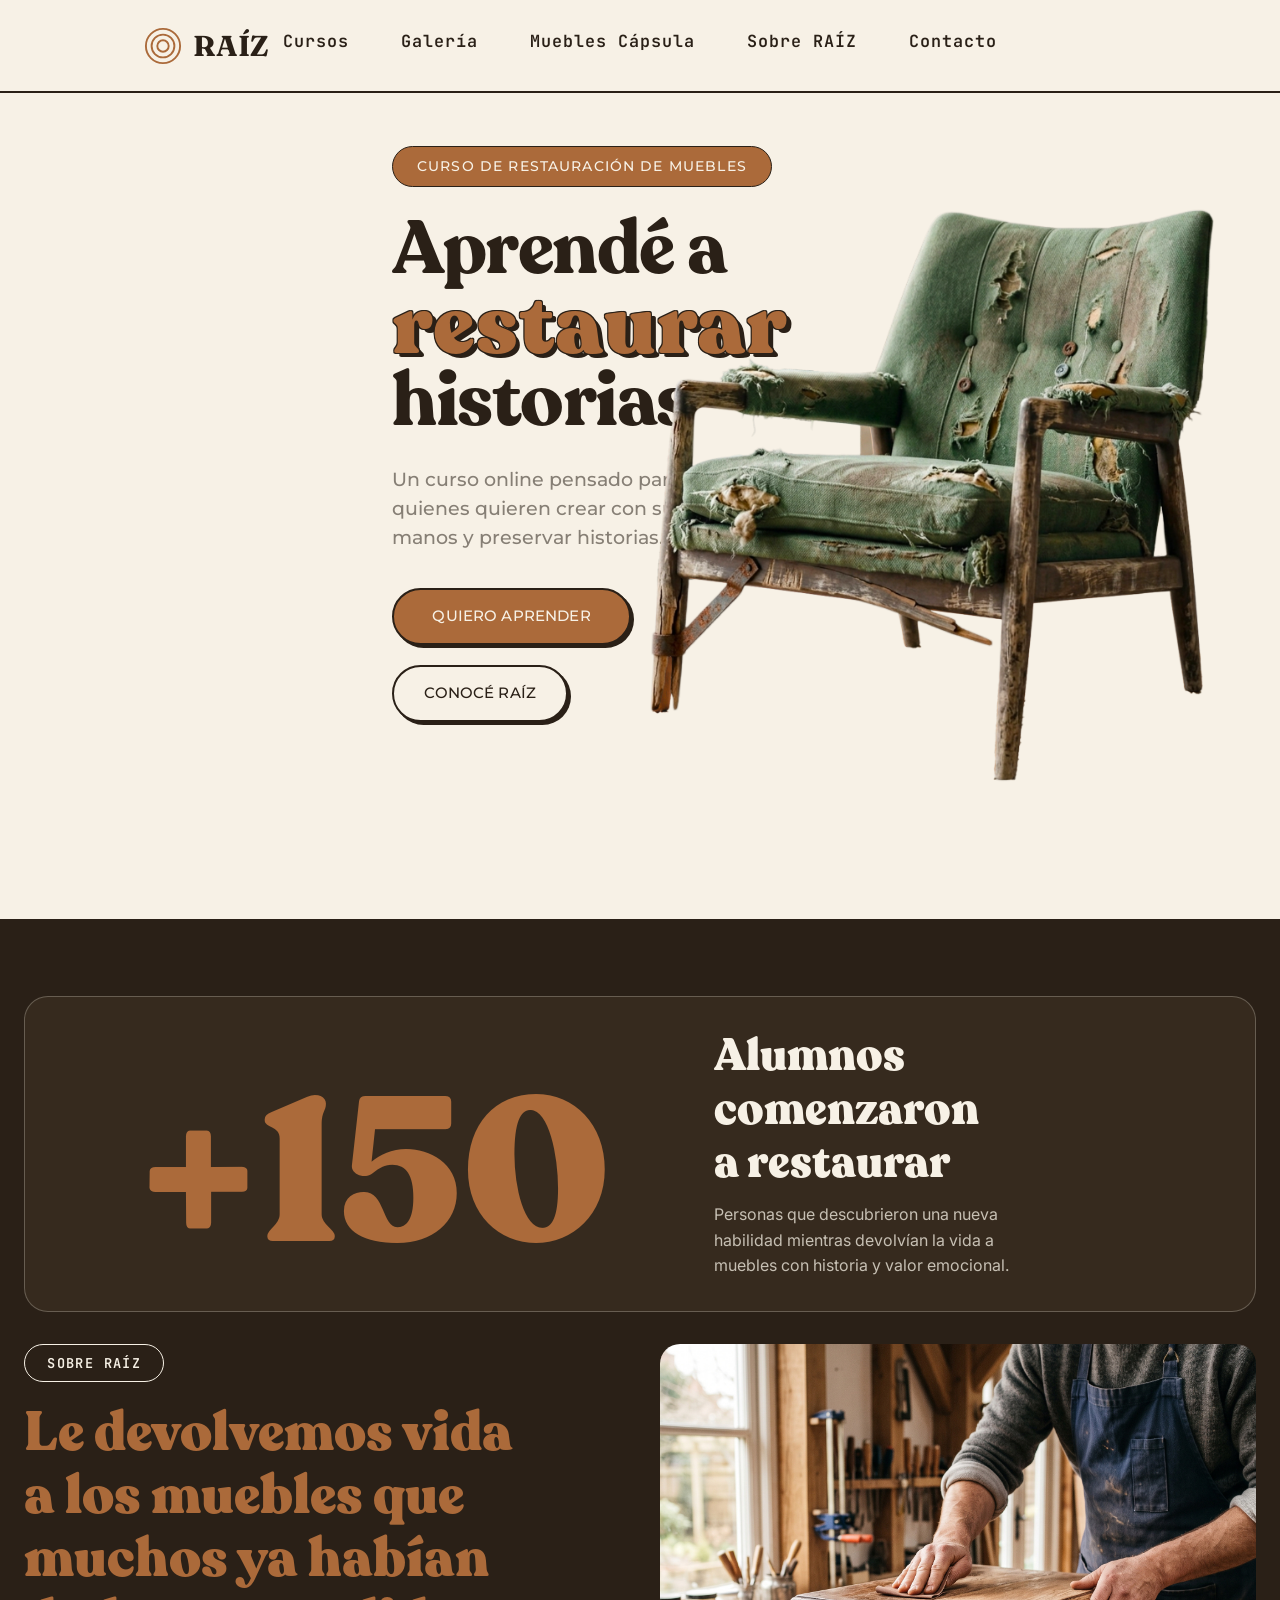
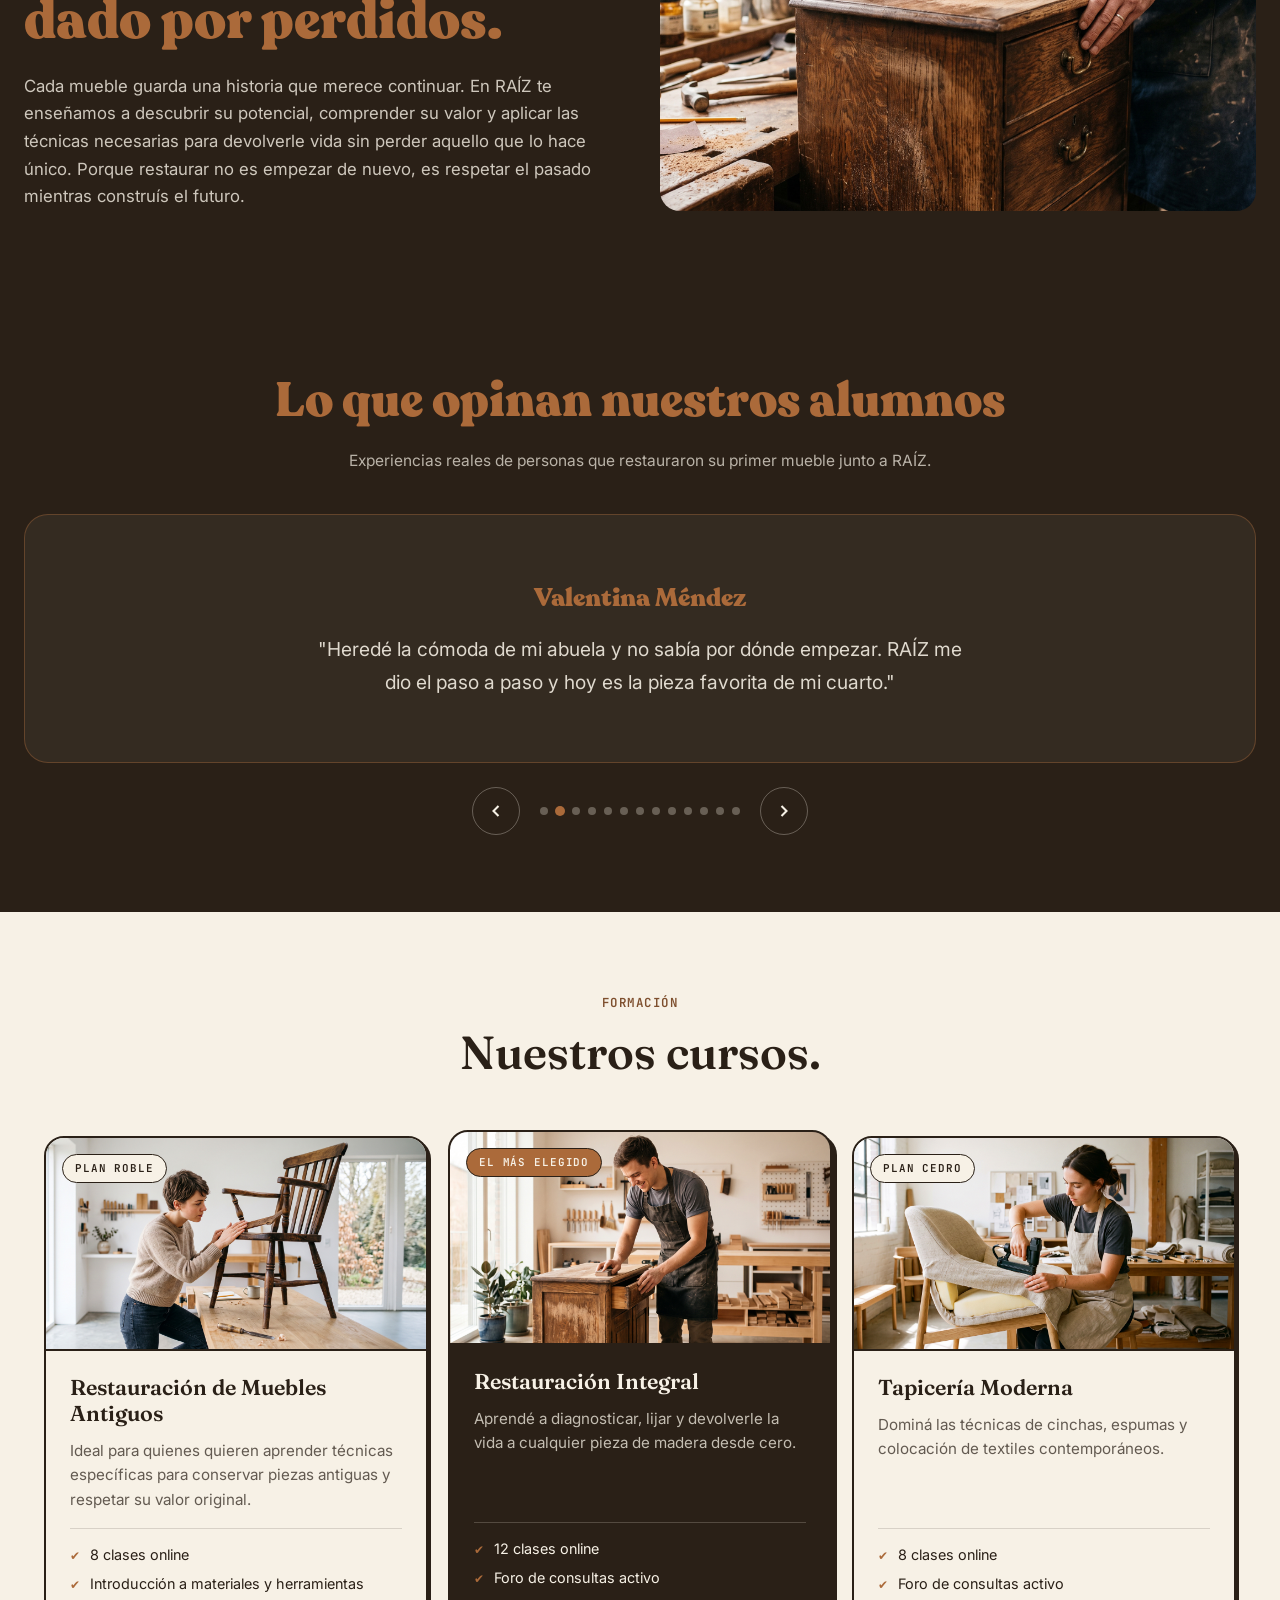
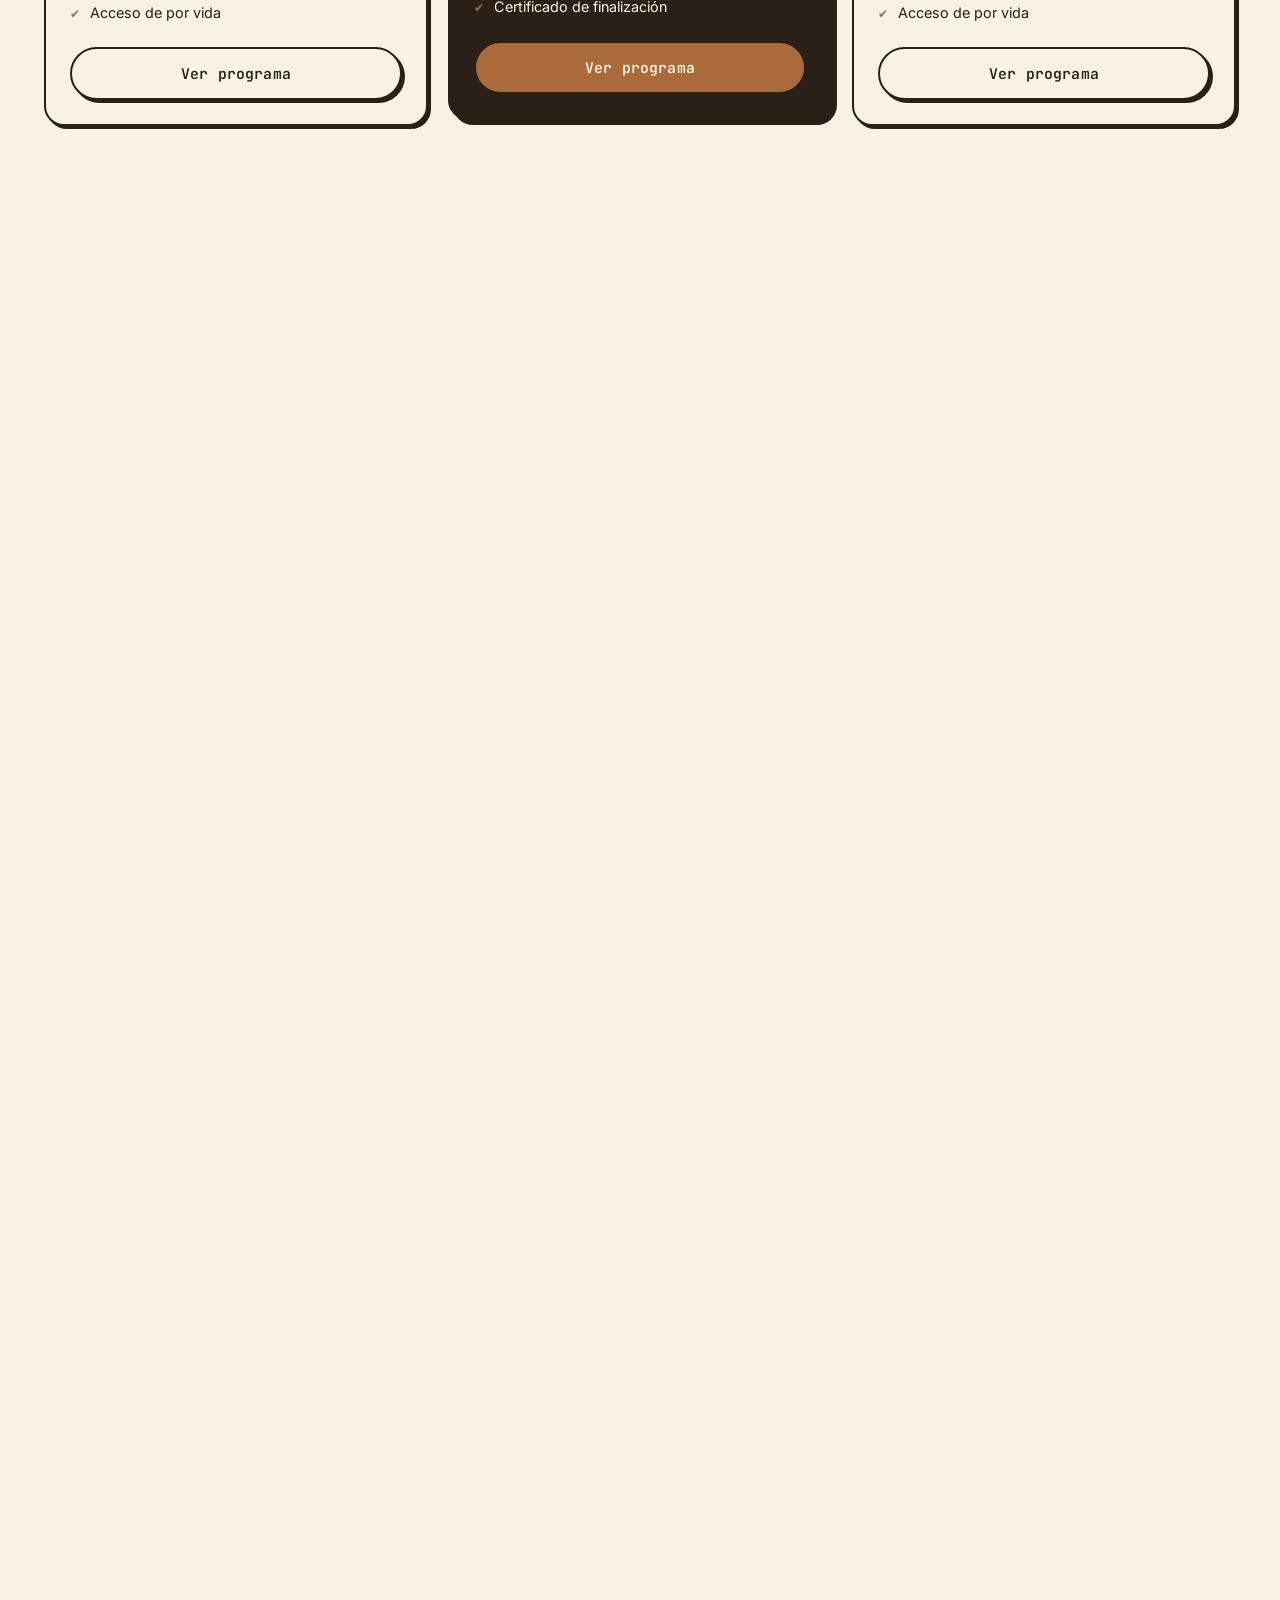
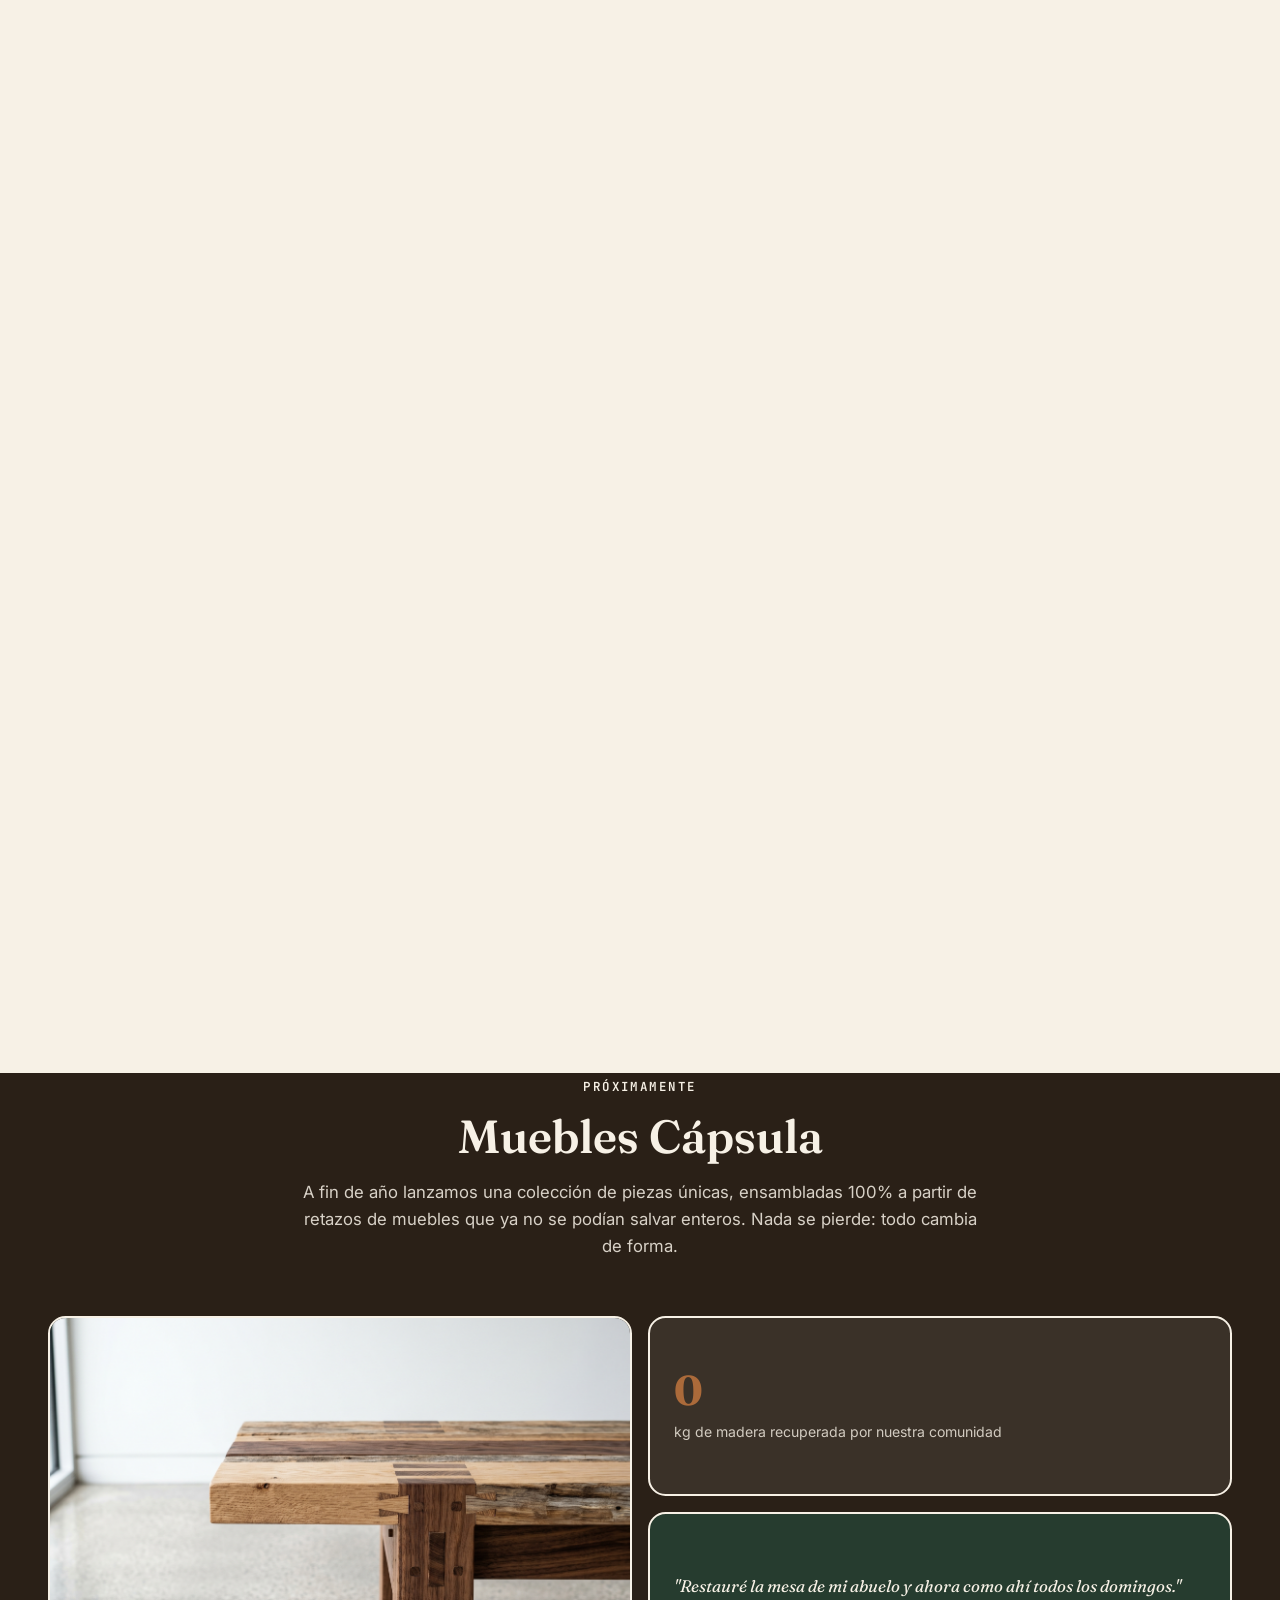
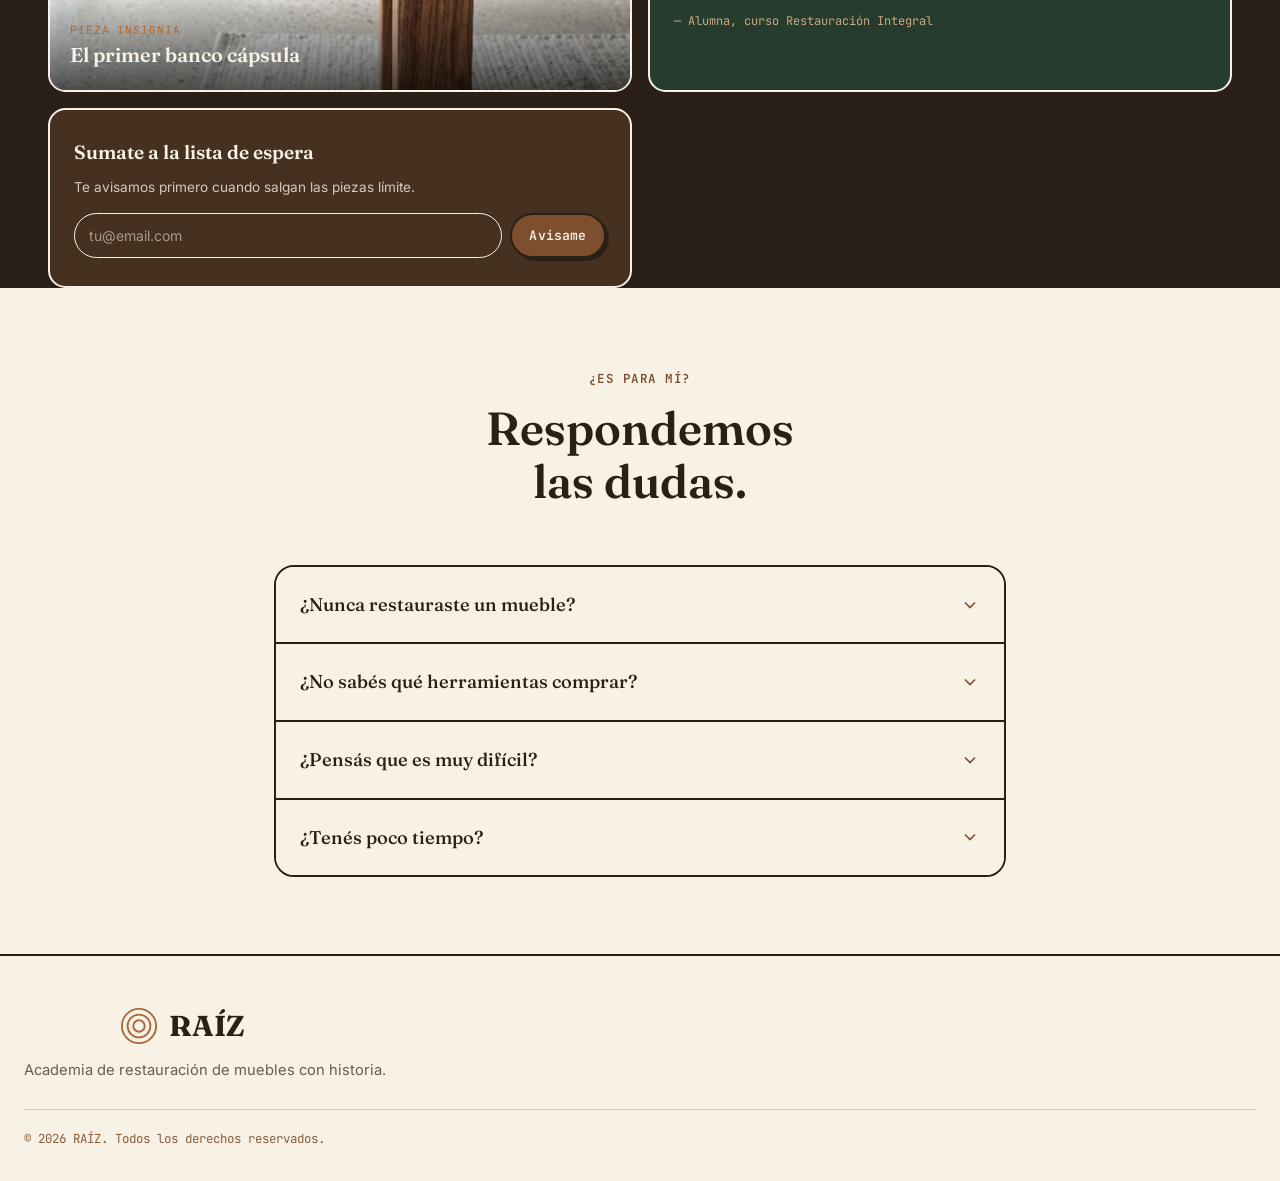
==== commit bace488a: "opiniones" ====
--- a/index.html
+++ b/index.html
@@ -82,7 +82,6 @@
       </div>
     </section>
 
-    <!-- ASÍ FUNCIONA -->
     <!-- CARRUSEL TESTIMONIOS -->
     <section class="reviews" id="testimonios">
       <div class="reviews__head">
@@ -90,6 +89,7 @@
         <p class="reviews__subtitle">Experiencias reales de personas que restauraron su primer mueble junto a RAÍZ.</p>
       </div>
 
+      <div class="reviews__card">
       <div class="reviews__track-wrap">
         <div class="reviews__track" id="reviewsTrack">
 
@@ -147,6 +147,7 @@
           </div>
 
         </div>
+      </div>
       </div>
 
       <div class="reviews__controls">
--- a/css/styles.css
+++ b/css/styles.css
@@ -1060,6 +1060,9 @@
 .reviews__head {
   text-align: center;
   margin-bottom: 2.5rem;
+  max-width: var(--max-w);
+  margin-left: auto;
+  margin-right: auto;
 }
 
 .reviews__title {
@@ -1073,14 +1076,20 @@
 .reviews__subtitle {
   font-size: 0.97rem;
   color: color-mix(in srgb, var(--bg) 70%, transparent);
-  max-width: 50ch;
+  line-height: 1.6;
+  white-space: nowrap;
+}
+
+.reviews__card {
+  max-width: var(--max-w);
   margin: 0 auto;
-  line-height: 1.6;
+  border: 1.5px solid color-mix(in srgb, #AB6A3A 40%, transparent);
+  border-radius: 1.5rem;
+  padding: 2.5rem;
+  background: color-mix(in srgb, var(--bg) 5%, transparent);
 }
 
 .reviews__track-wrap {
-  max-width: 760px;
-  margin: 0 auto;
   overflow: hidden;
 }
 
@@ -1091,25 +1100,22 @@
 
 .reviews__slide {
   min-width: 100%;
-  padding: 2.5rem 3rem;
+  padding: 1.5rem 2rem;
   text-align: center;
-  border: 1.5px solid color-mix(in srgb, #AB6A3A 40%, transparent);
-  border-radius: 1.5rem;
-  background: color-mix(in srgb, var(--bg) 5%, transparent);
   box-sizing: border-box;
 }
 
 .reviews__slide strong {
   display: block;
   font-family: 'Recoleta', var(--font-display);
-  font-size: 1.3rem;
+  font-size: 1.6rem;
   font-weight: 900;
   color: #AB6A3A;
   margin-bottom: 1rem;
 }
 
 .reviews__slide p {
-  font-size: 1.05rem;
+  font-size: 1.2rem;
   line-height: 1.7;
   color: color-mix(in srgb, var(--bg) 88%, transparent);
   max-width: 56ch;
@@ -1121,7 +1127,7 @@
   align-items: center;
   justify-content: center;
   gap: 1.25rem;
-  margin-top: 2rem;
+  margin-top: 1.5rem;
 }
 
 .reviews__arrow {
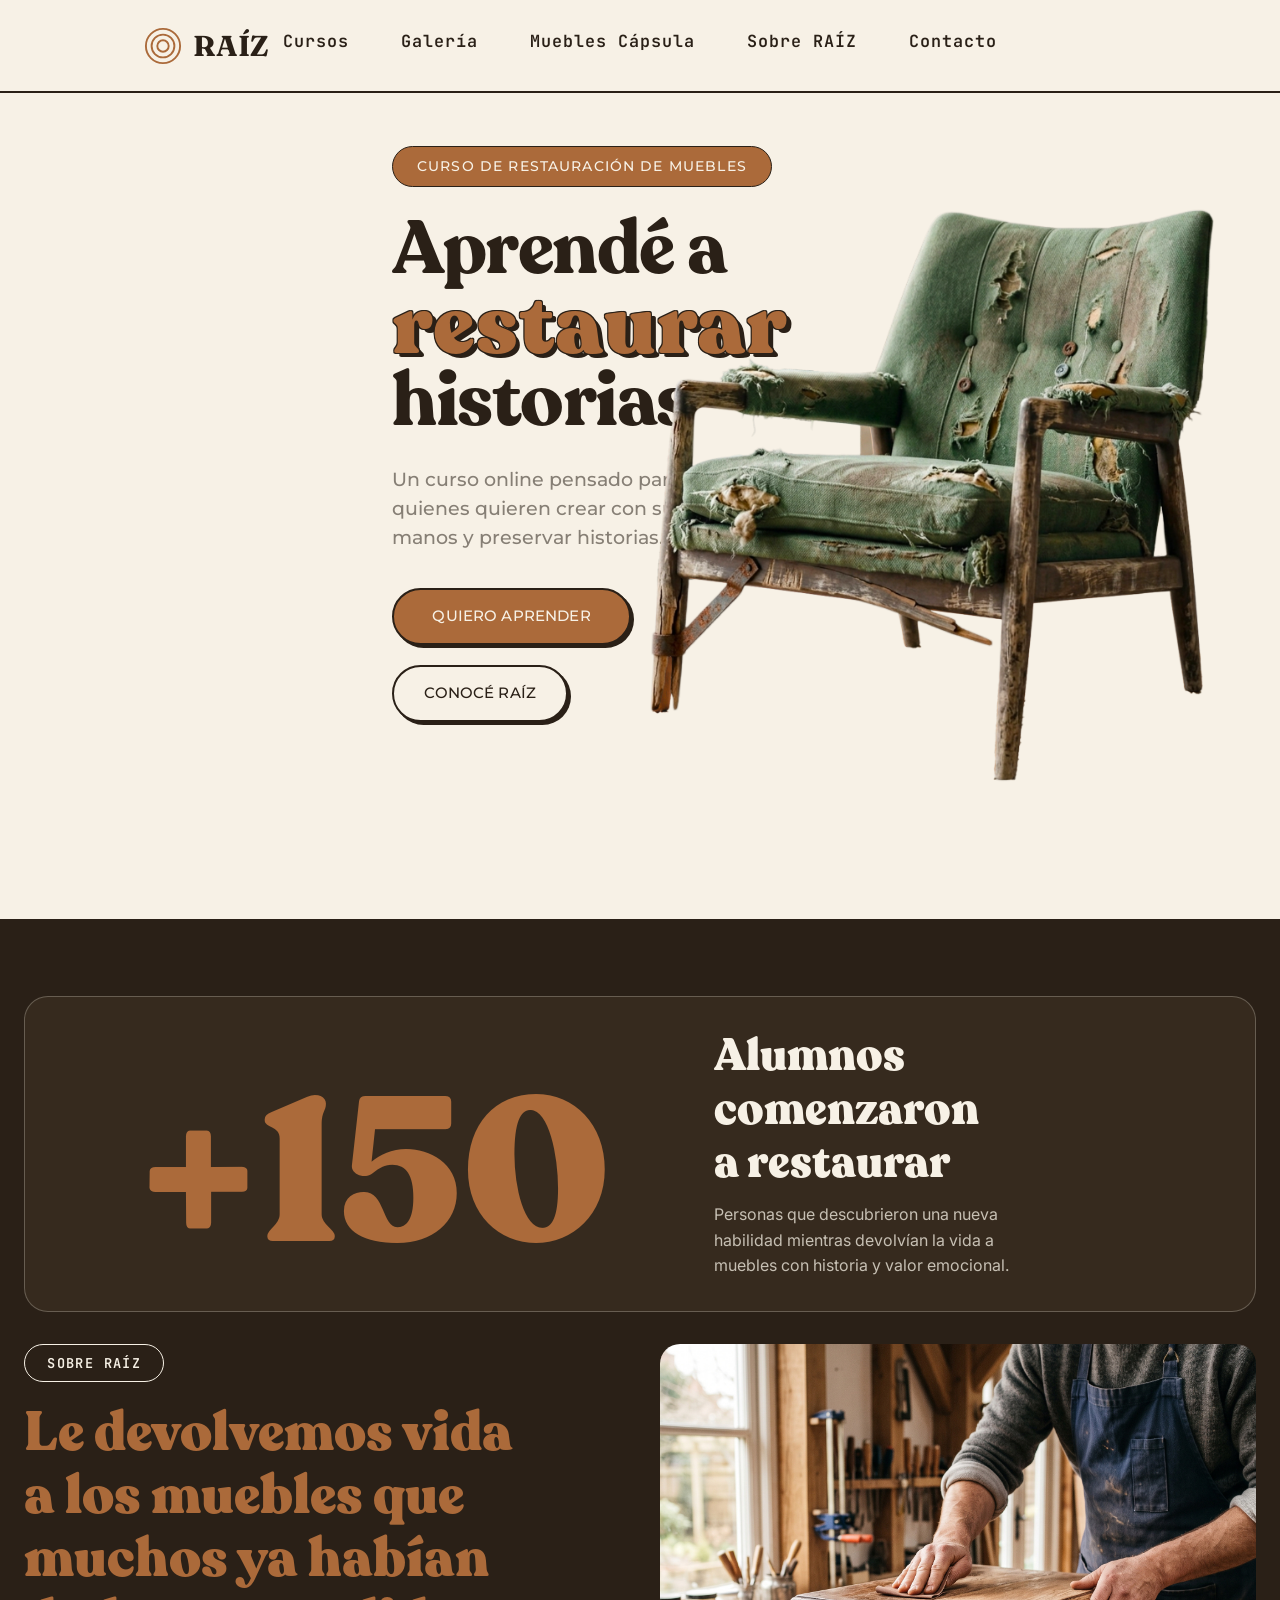
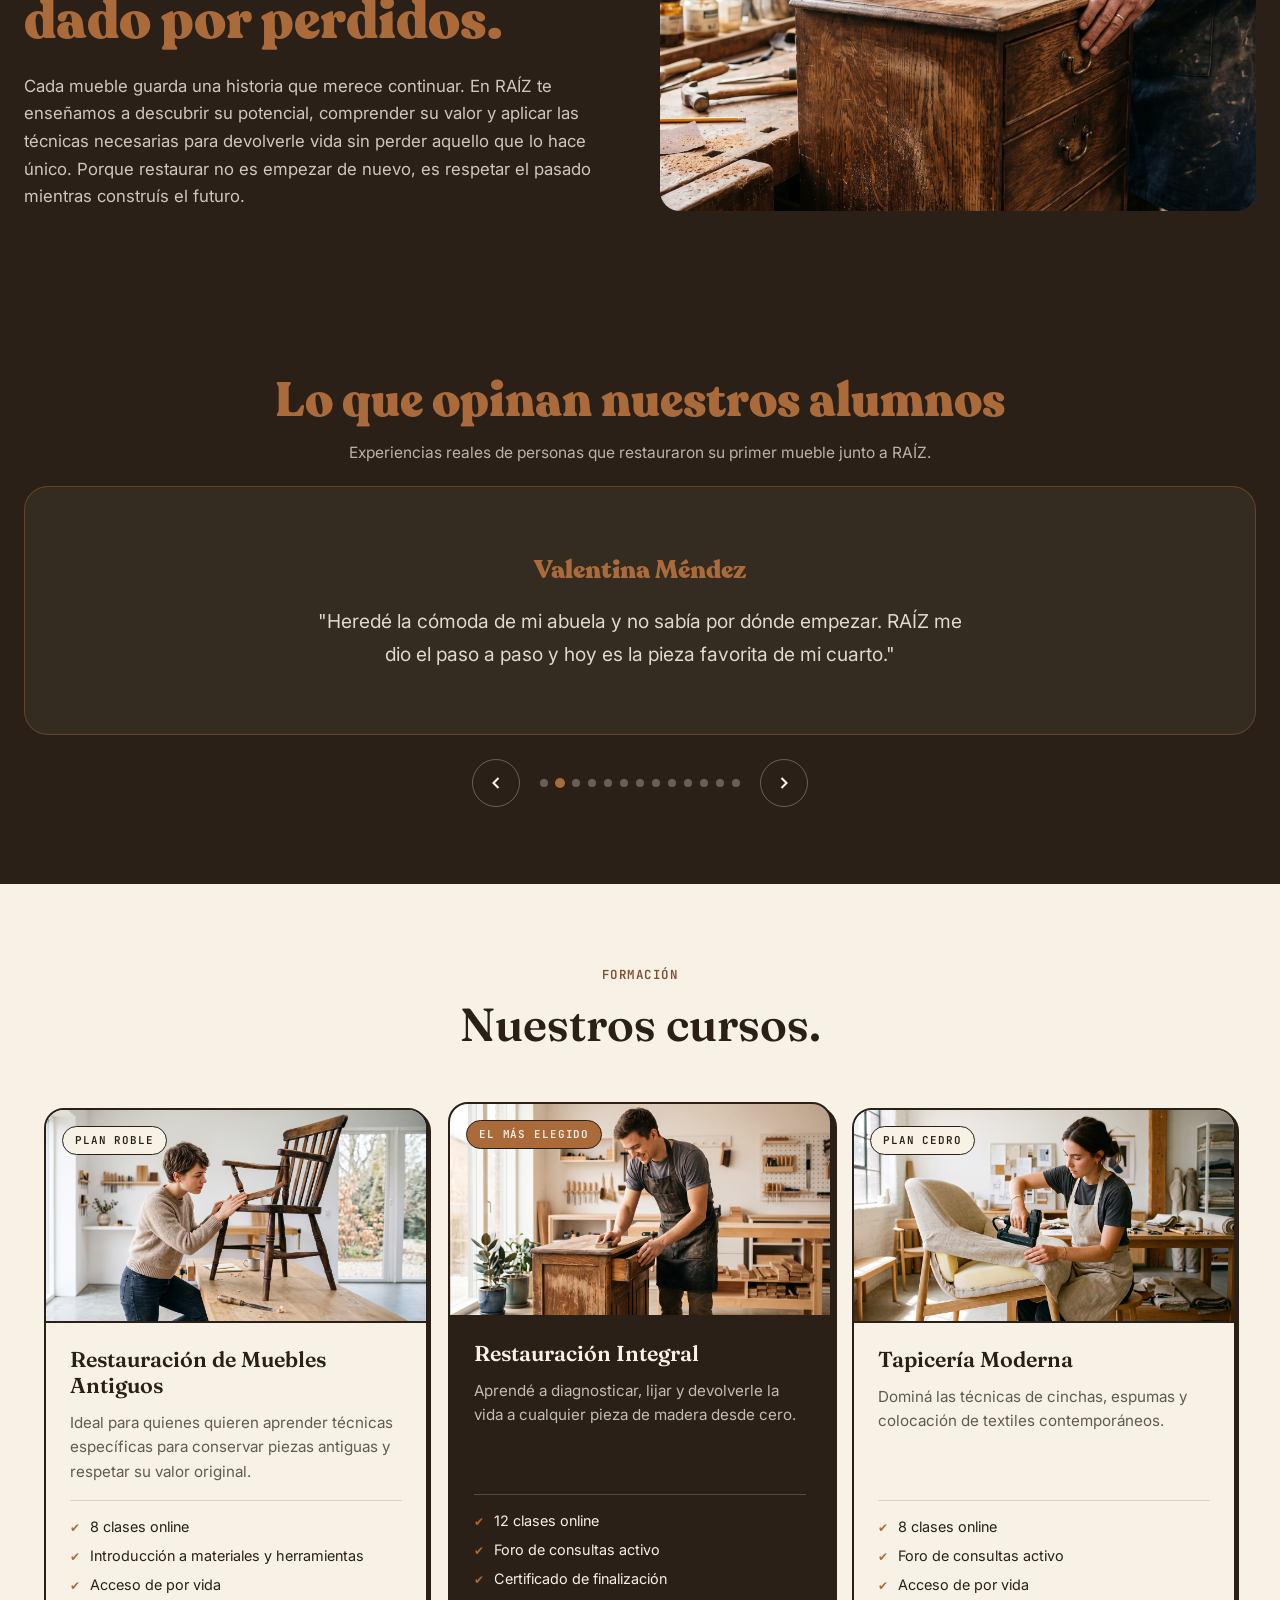
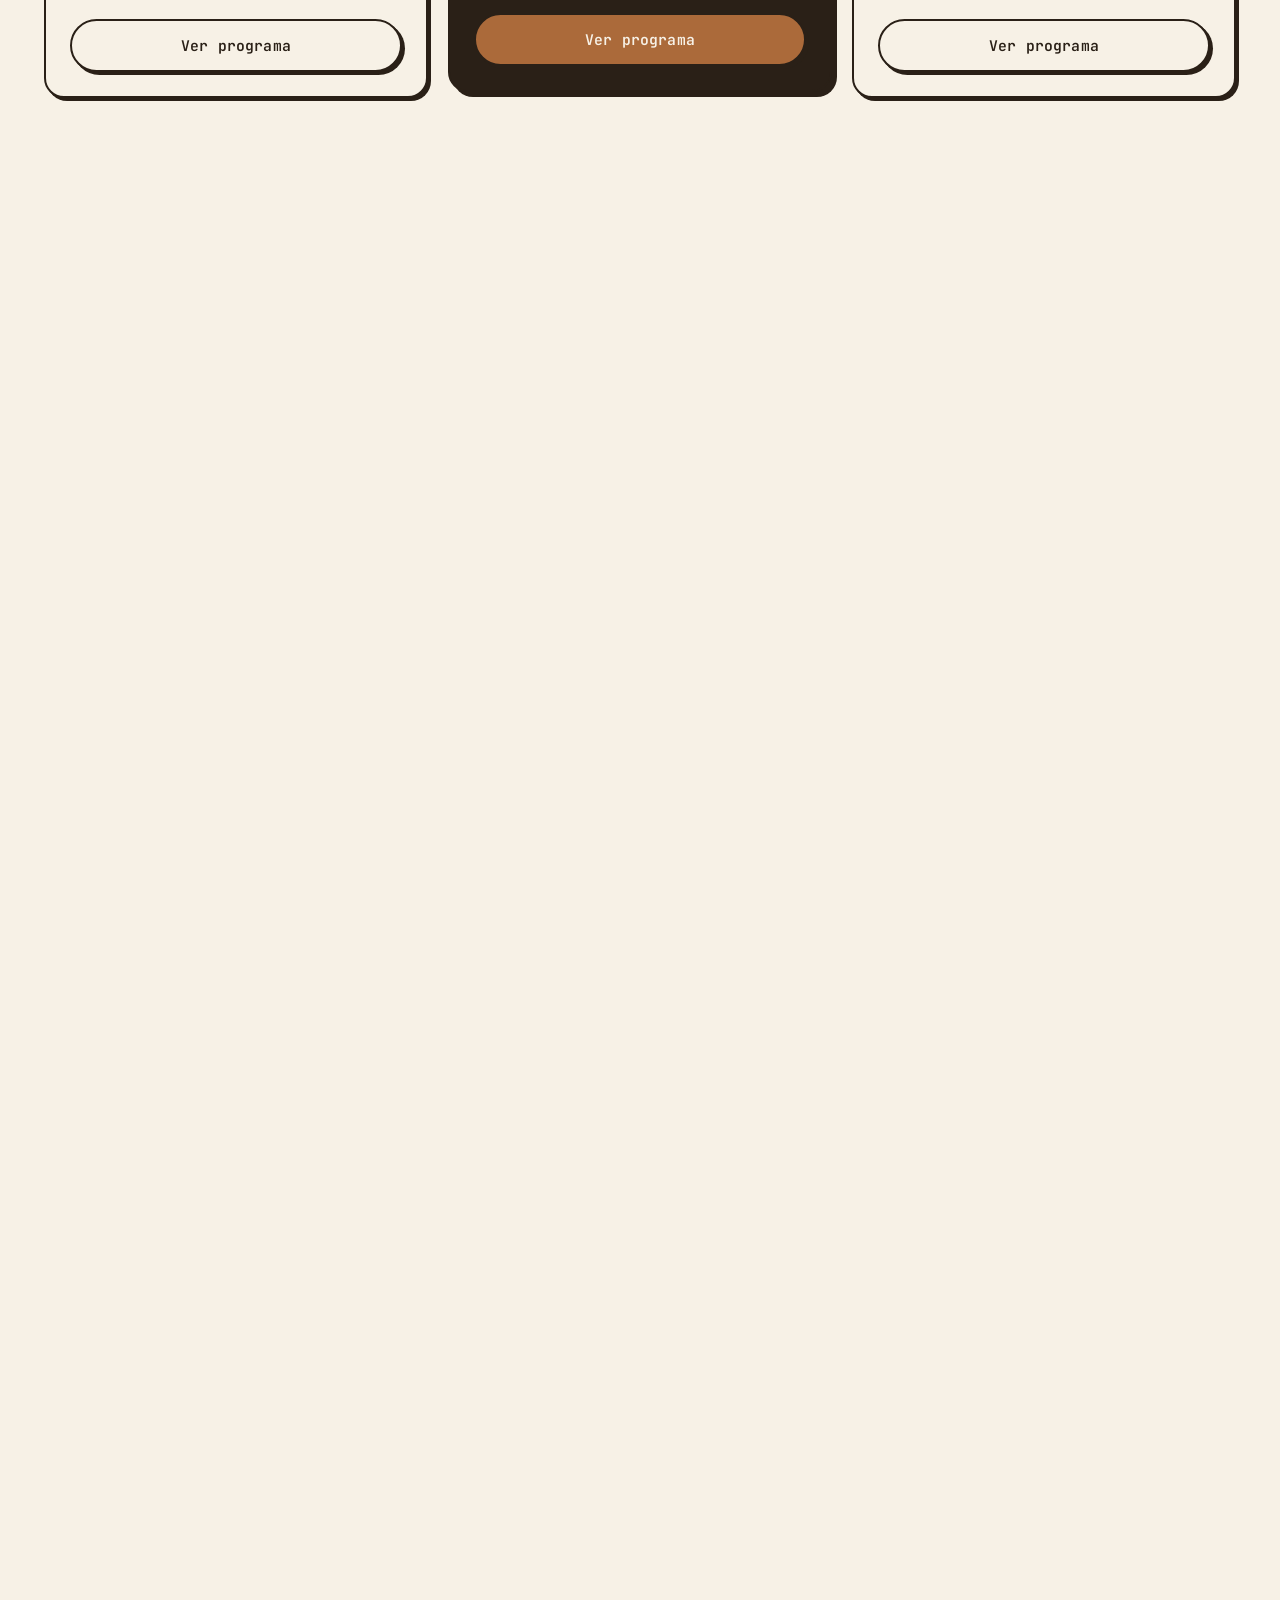
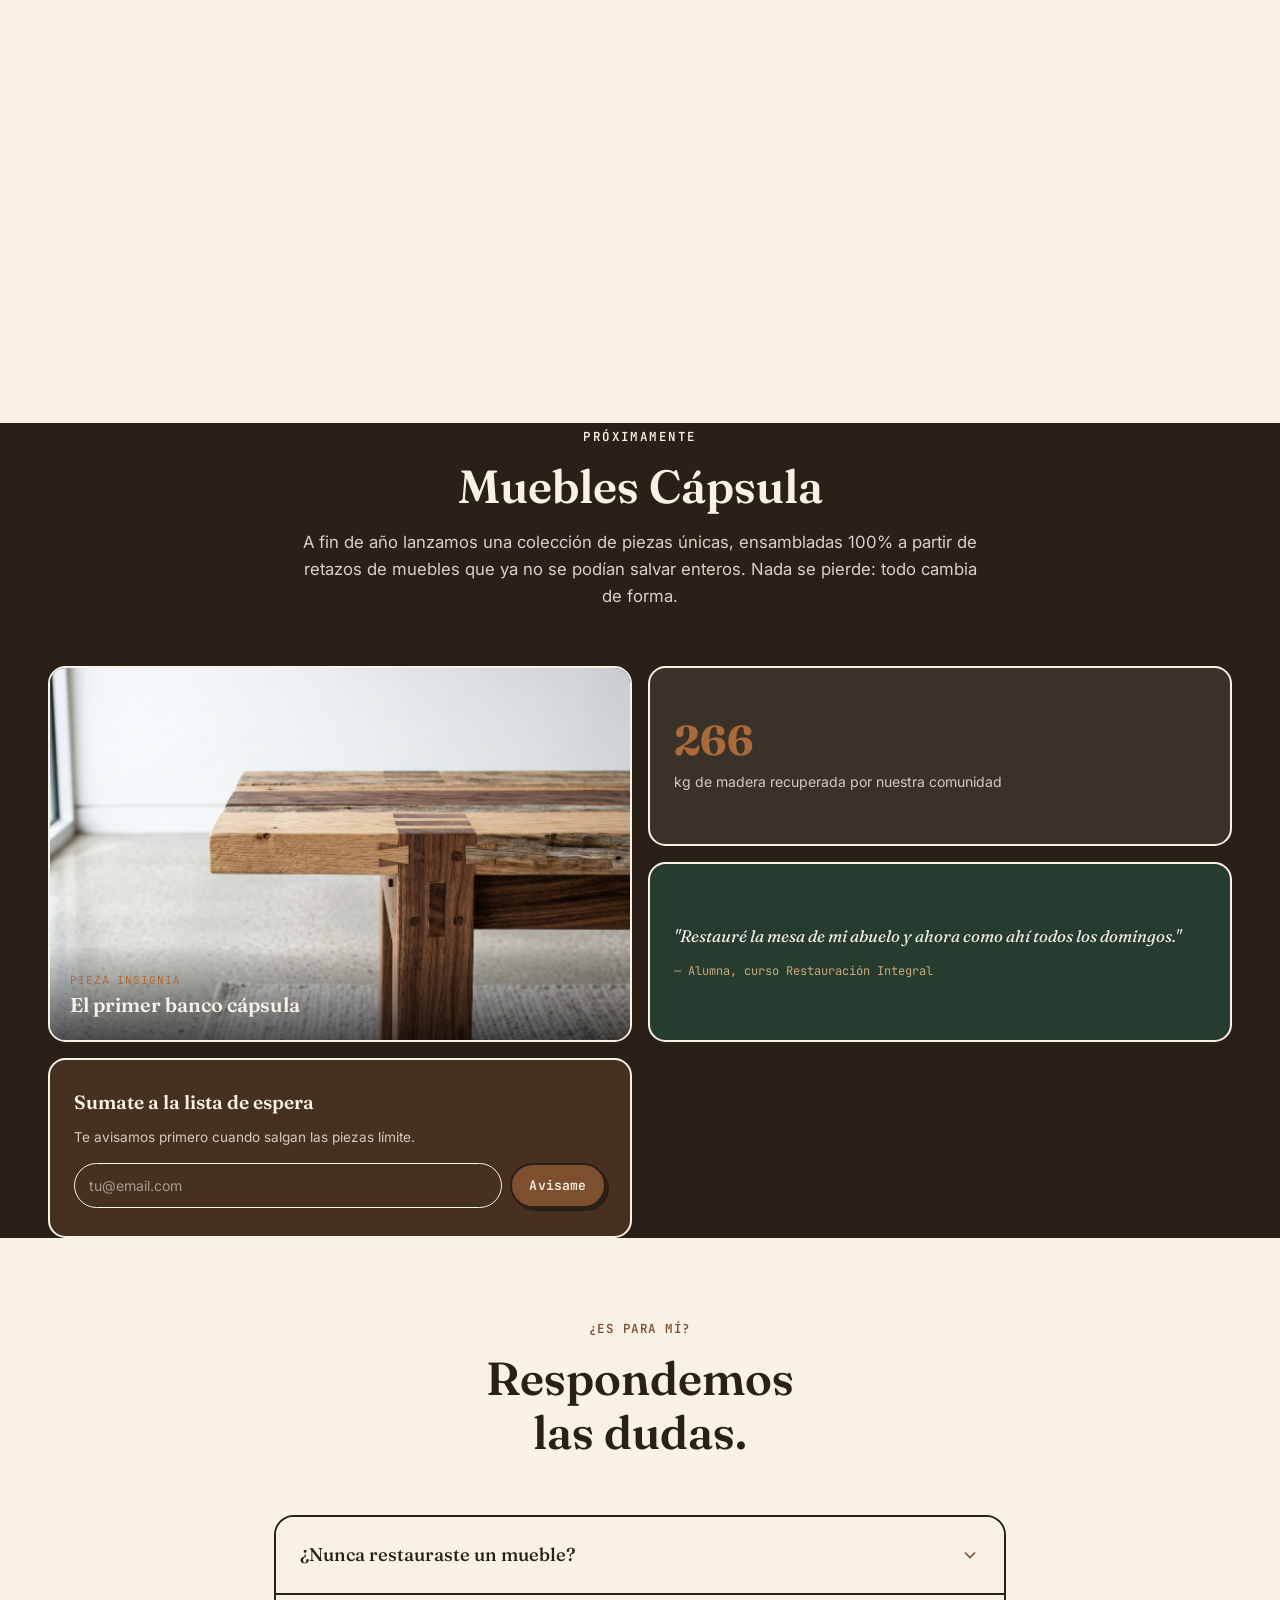
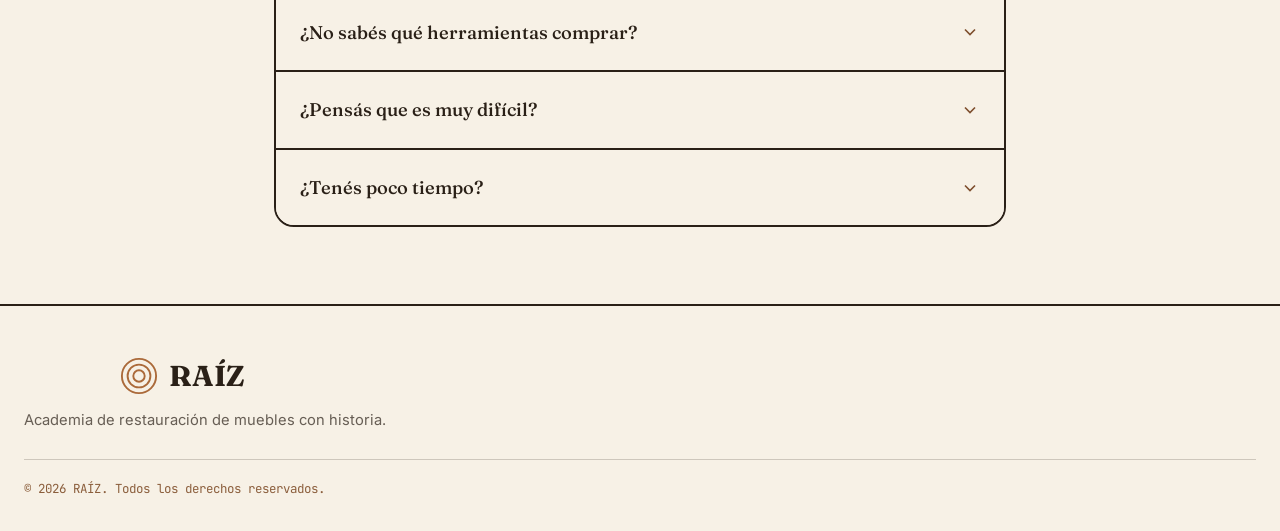
==== commit 15580473: "nt" ====
--- a/index.html
+++ b/index.html
@@ -227,38 +227,6 @@
       </div>
     </section>
 
-    <!-- 6. ¿ES PARA MÍ? -->
-    <!-- 7. TESTIMONIOS -->
-    <section class="testimonials fade-up" id="testimonios">
-      <div class="section-head">
-        <p class="eyebrow">Historias</p>
-        <h2 class="section-title">Lo que dicen<br>quienes ya lo hicieron.</h2>
-      </div>
-      <div class="testimonials__grid">
-        <blockquote class="testimonial">
-          <p>"Restauré la mesa que pertenecía a mis abuelos. Hoy volvió a ocupar el centro de nuestra casa, y cada vez que comemos ahí siento que ellos siguen presentes."</p>
-          <footer>
-            <strong>Valentina M.</strong>
-            <span>Curso Restauración Integral</span>
-          </footer>
-        </blockquote>
-        <blockquote class="testimonial">
-          <p>"Tenía una cómoda heredada que nadie quería porque estaba muy deteriorada. Después del curso la convertí en la pieza más comentada de mi departamento."</p>
-          <footer>
-            <strong>Martín R.</strong>
-            <span>Curso Restauración Integral</span>
-          </footer>
-        </blockquote>
-        <blockquote class="testimonial">
-          <p>"Jamás había agarrado una lija. Hoy terminé de restaurar la silla de mi bisabuela y no puedo creer lo que aprendí en tan poco tiempo."</p>
-          <footer>
-            <strong>Lucía P.</strong>
-            <span>Curso Restauración Integral</span>
-          </footer>
-        </blockquote>
-      </div>
-    </section>
-
     <!-- 8. GALERÍA -->
     <section class="gallery fade-up" id="galeria">
       <div class="section-head">
--- a/css/styles.css
+++ b/css/styles.css
@@ -1054,12 +1054,12 @@
    ========================================================= */
 .reviews {
   background: #2A2017;
-  padding: var(--space-section) 1.5rem;
+  padding: 0.8rem 1.5rem;
 }
 
 .reviews__head {
   text-align: center;
-  margin-bottom: 2.5rem;
+  margin-bottom: 1.25rem;
   max-width: var(--max-w);
   margin-left: auto;
   margin-right: auto;
@@ -1070,7 +1070,7 @@
   font-weight: 900;
   font-size: clamp(2rem, 4vw, 3rem);
   color: #AB6A3A;
-  margin-bottom: 0.75rem;
+  margin-bottom: 0.25rem;
 }
 
 .reviews__subtitle {
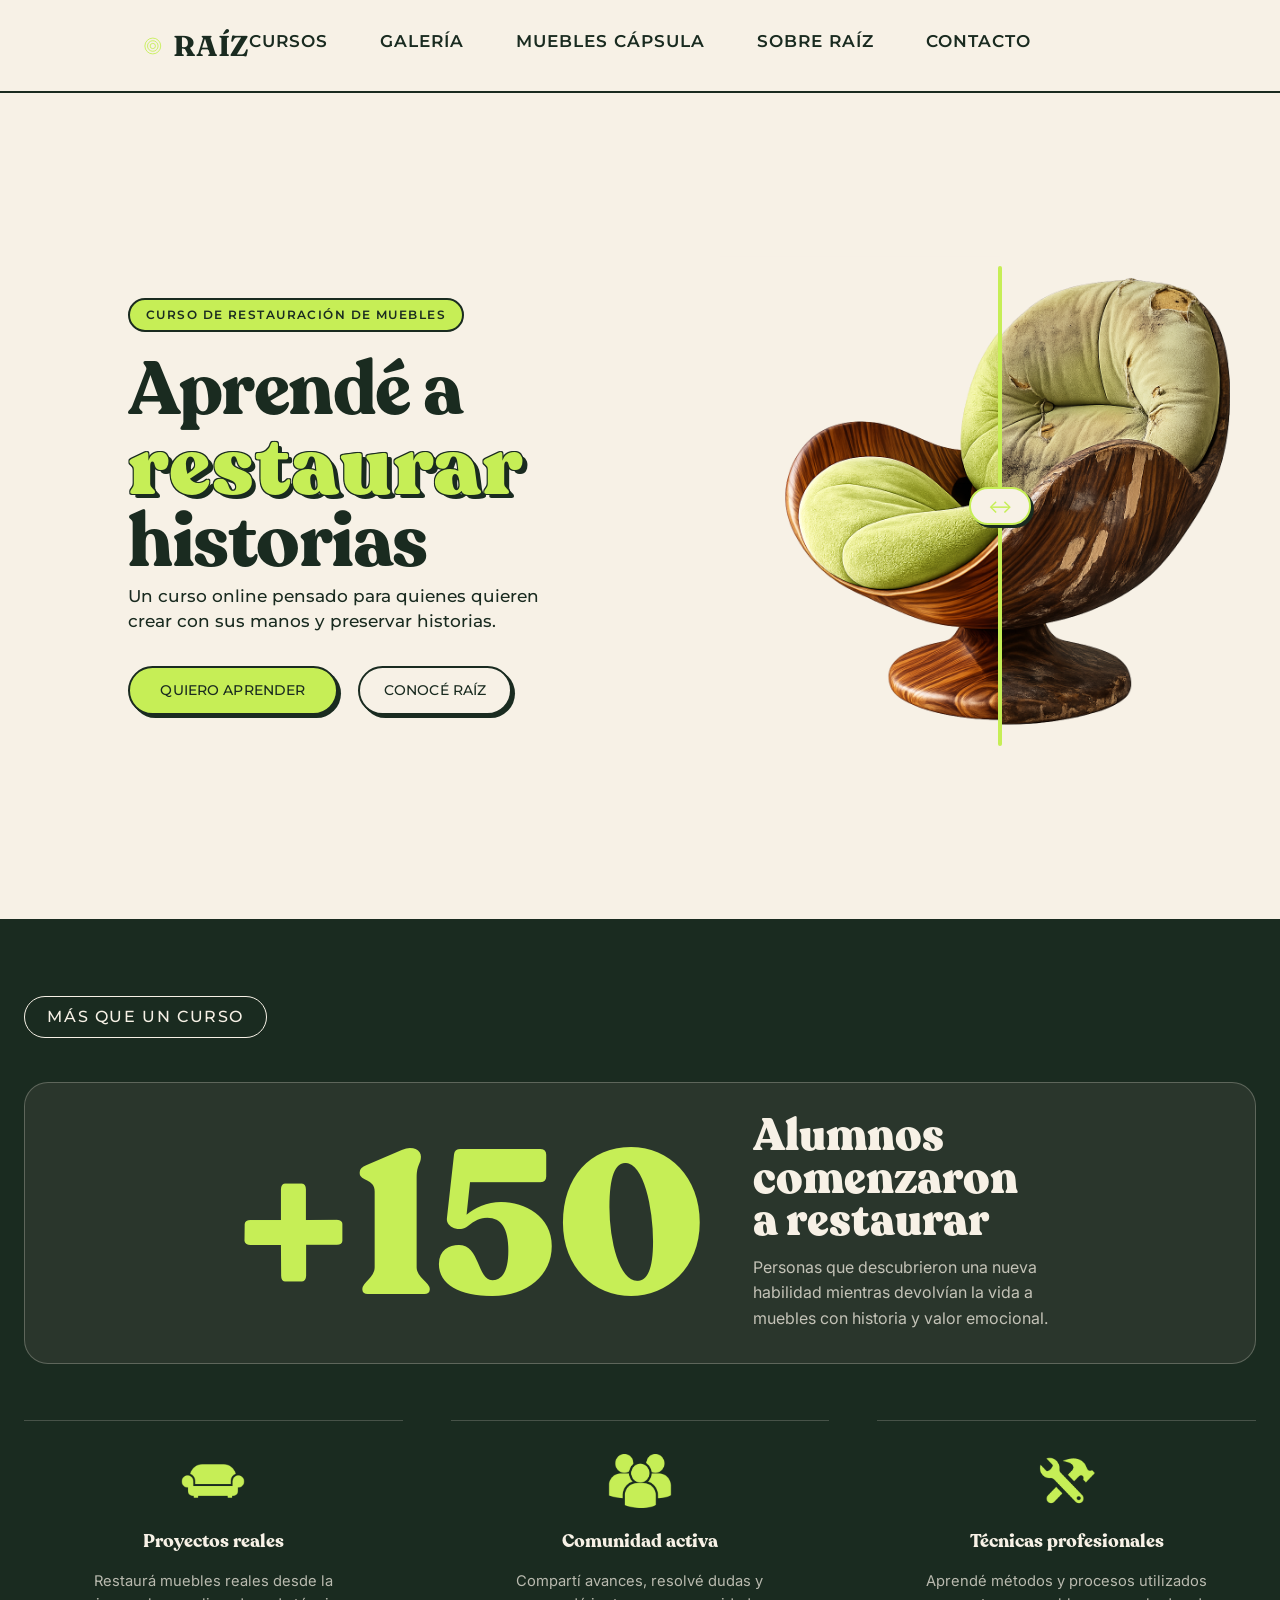
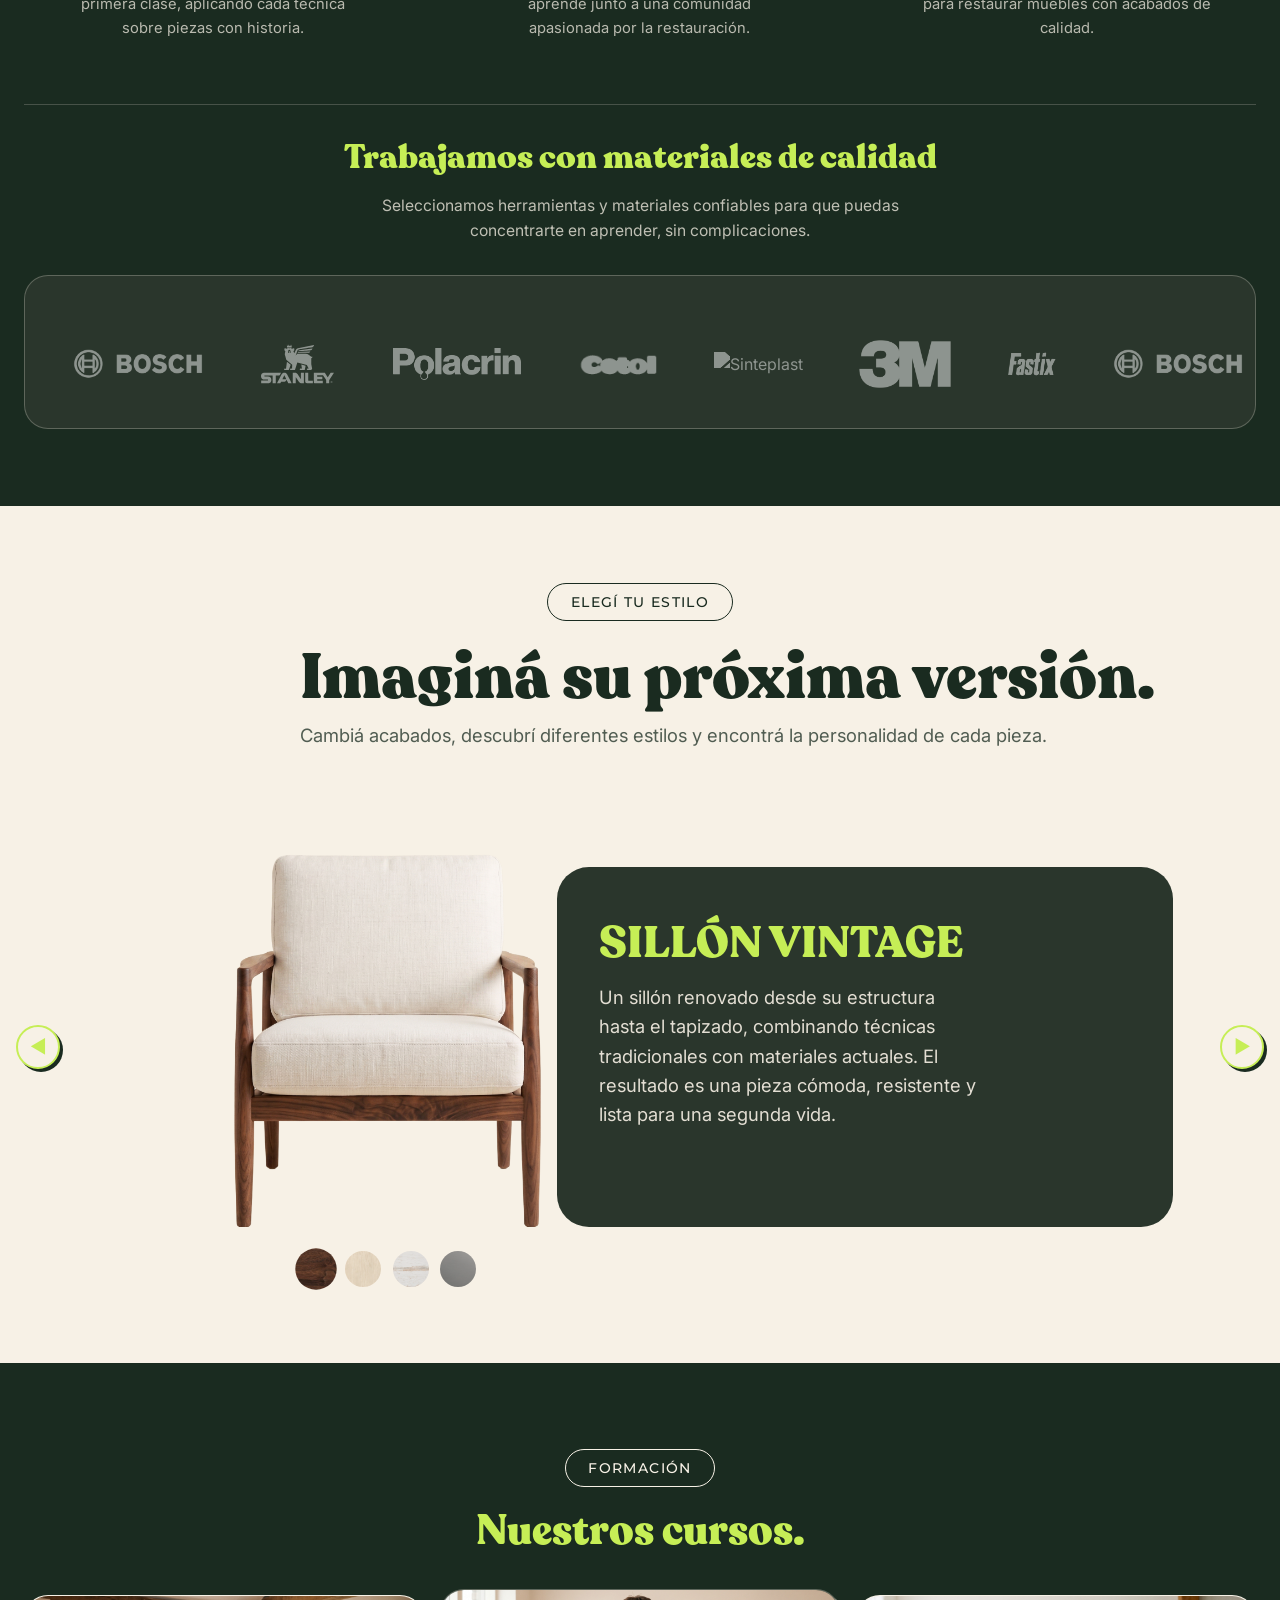
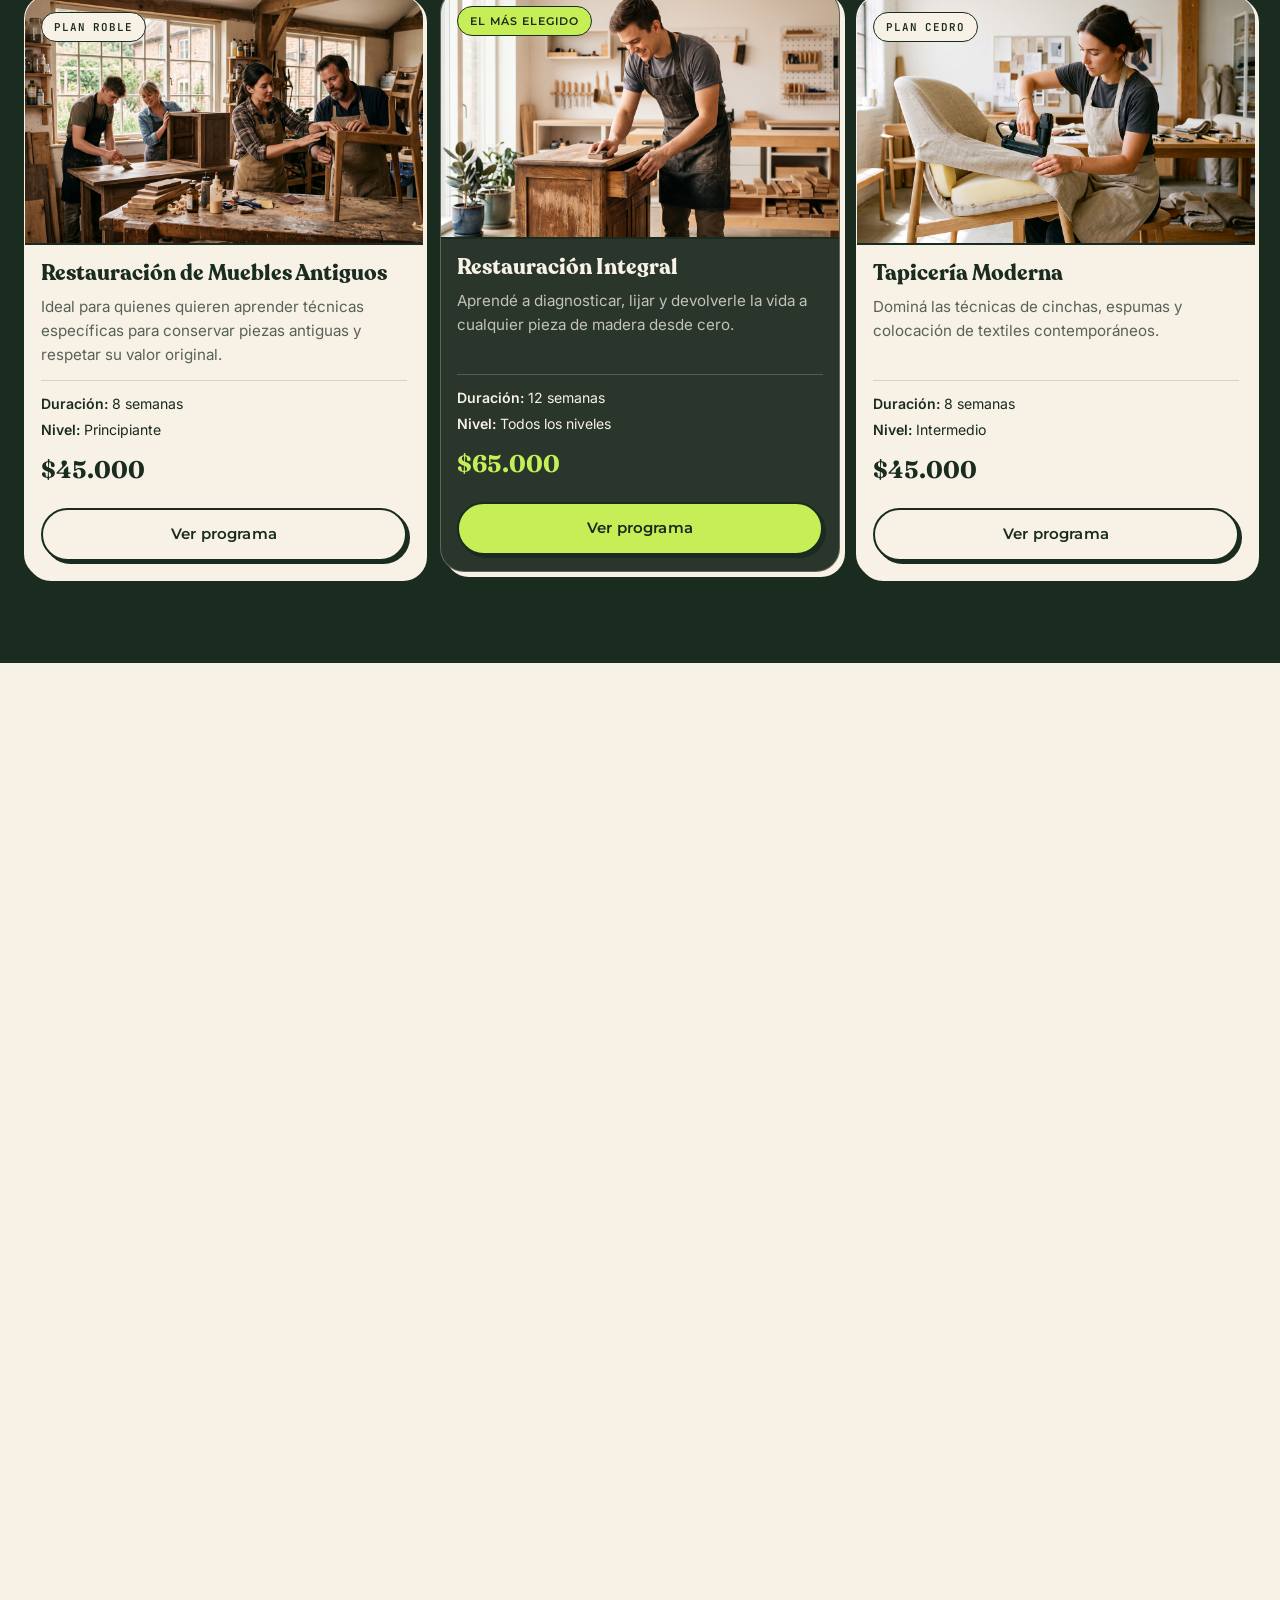
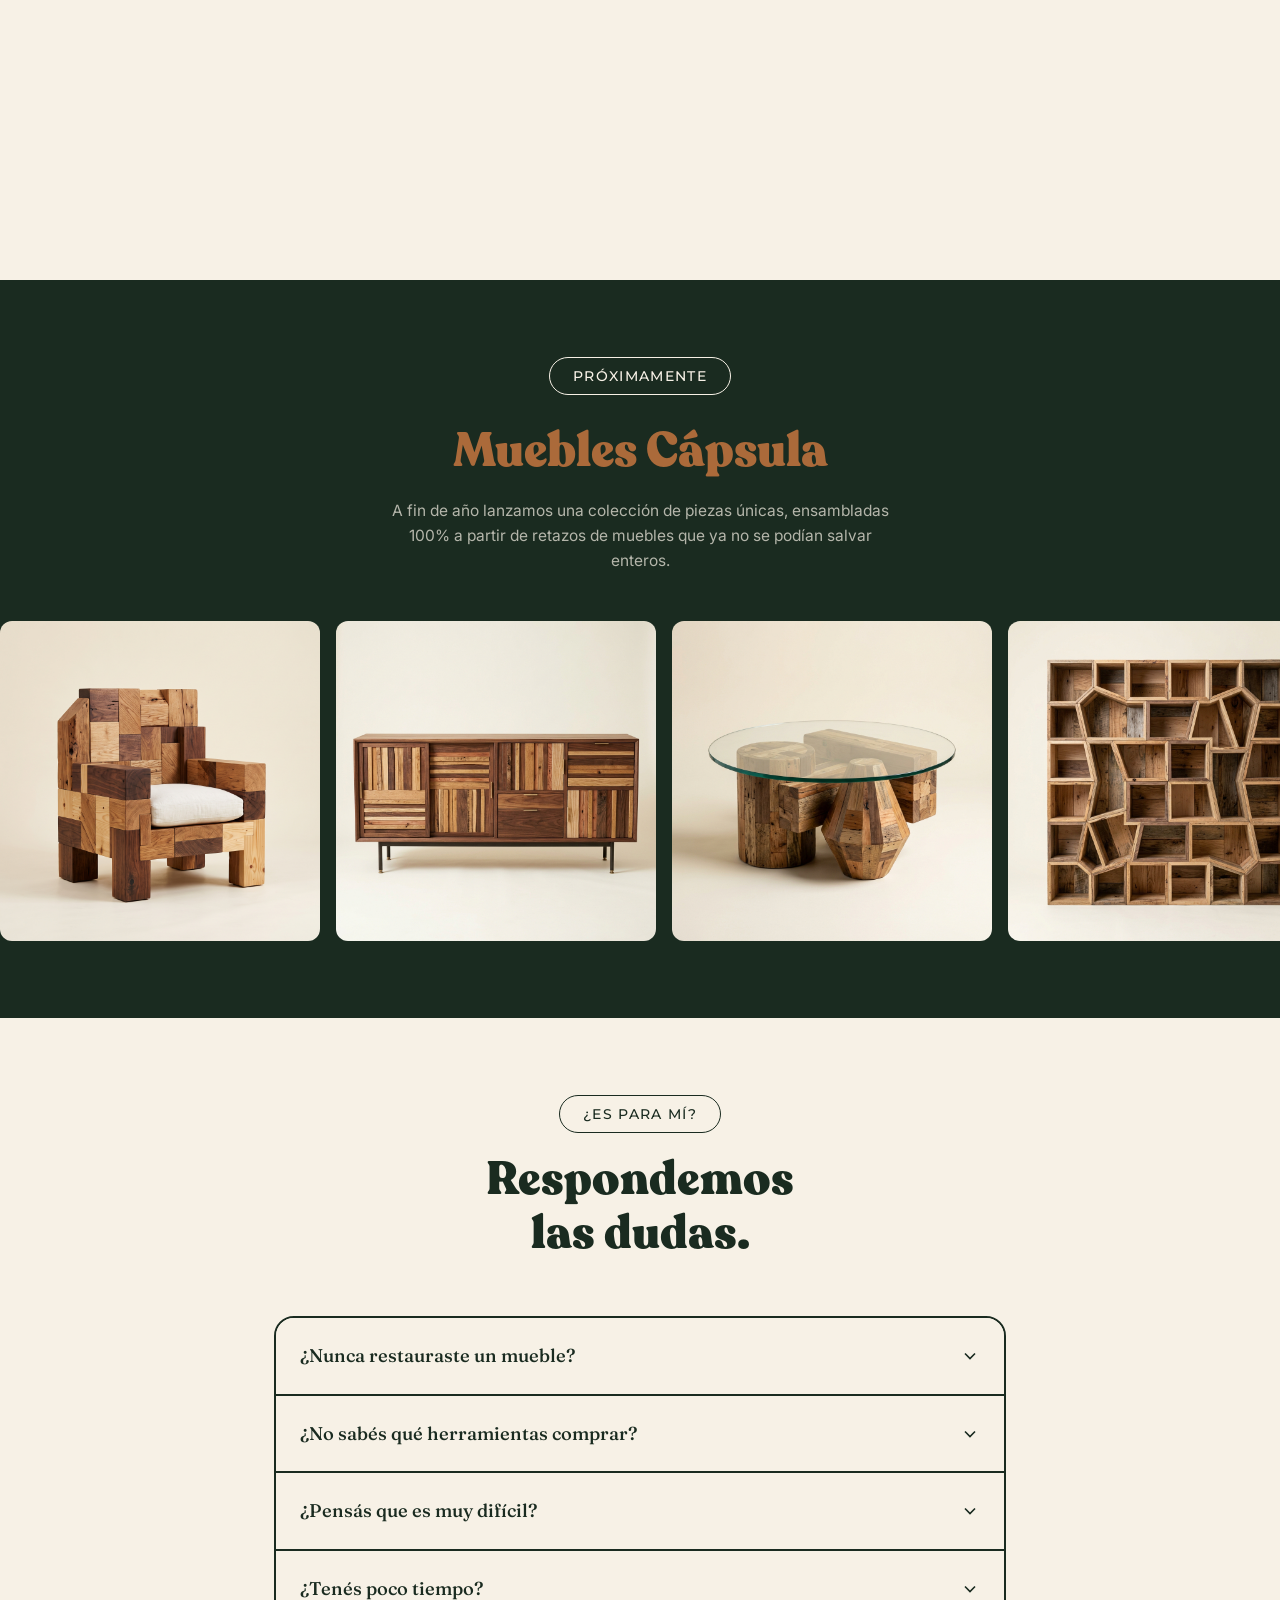
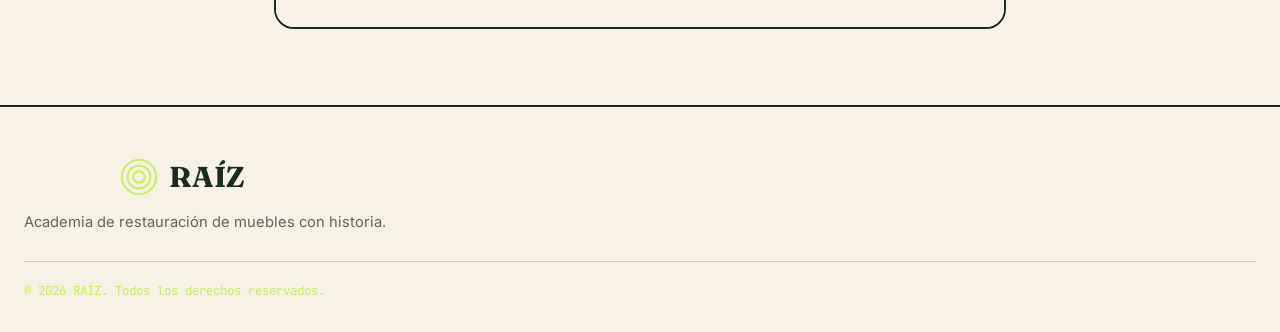
==== commit 4a5cc16d: "entrega" ====
--- a/index.html
+++ b/index.html
@@ -52,16 +52,27 @@
 </div>
       </div>
       <div class="hero__illustration">
-  <div class="hero__chair" id="heroChair">
-    <img src="assets/sillonhechoverga.png" alt="Sillón antes de restaurar" class="hero__chair-img hero__chair-img--before is-active" id="heroChairBefore" loading="eager">
-    <img src="assets/sillonclean.png" alt="Sillón después de restaurado" class="hero__chair-img hero__chair-img--after" id="heroChairAfter" loading="eager">
+  <div class="hero__slider" id="heroSlider">
+    <div class="hero__slide hero__slide--before">
+      <img src="assets/sillonviejohero.png" alt="Sillón antes de restaurar" loading="eager">
+    </div>
+    <div class="hero__slide hero__slide--after" id="heroAfter">
+      <img src="assets/sillonnuevohero.png" alt="Sillón después de restaurado" loading="eager">
+    </div>
+    <div class="hero__slider-divider" id="heroDivider"></div>
+    <button type="button" class="hero__slider-handle" id="heroHandle" role="slider" aria-label="Deslizá para ver el antes y después" aria-valuemin="0" aria-valuemax="100" aria-valuenow="50" tabindex="0">
+      <span aria-hidden="true">↔</span>
+    </button>
   </div>
 </div>
     </section>
 
     <!-- SOBRE RAÍZ -->
-    <section class="sobre fade-up" id="sobre-raiz">
-      <div class="sobre__stat">
+     <section class="sobre fade-up" id="sobre-raiz">
+    <div class="sobre__eyebrow-wrap">
+      <span class="sobre__eyebrow">Más que un curso</span>
+    </div>
+    <div class="sobre__stat">
         <span class="sobre__stat-number" id="alumnosCounter">0</span>
         <div class="sobre__stat-copy">
           <h3 class="sobre__stat-title">Alumnos<br>comenzaron<br>a restaurar</h3>
@@ -69,97 +80,175 @@
         </div>
       </div>
 
-      <div class="sobre__grid">
-        <div class="sobre__copy">
-          <span class="sobre__eyebrow">Sobre RAÍZ</span>
-          <h2 class="sobre__title">Le devolvemos vida<br>a los muebles que<br>muchos ya habían<br>dado por perdidos.</h2>
-          <p class="sobre__desc">Cada mueble guarda una historia que merece continuar. En RAÍZ te enseñamos a descubrir su potencial, comprender su valor y aplicar las técnicas necesarias para devolverle vida sin perder aquello que lo hace único. Porque restaurar no es empezar de nuevo, es respetar el pasado mientras construís el futuro.</p>
-        </div>
-
-        <div class="sobre__cards">
-          <img src="assets/cardcolor1.jpg" alt="Sobre RAÍZ" loading="lazy">
-        </div>
-      </div>
-    </section>
-
-    <!-- CARRUSEL TESTIMONIOS -->
-    <section class="reviews" id="testimonios">
-      <div class="reviews__head">
-        <h2 class="reviews__title">Lo que opinan nuestros alumnos</h2>
-        <p class="reviews__subtitle">Experiencias reales de personas que restauraron su primer mueble junto a RAÍZ.</p>
-      </div>
-
-      <div class="reviews__card">
-      <div class="reviews__track-wrap">
-        <div class="reviews__track" id="reviewsTrack">
-
-          <div class="reviews__slide">
-            <strong>Fernando Torres</strong>
-            <p>"No tenía experiencia ni herramientas profesionales. En pocas semanas pude restaurar mi primera mesa y el resultado superó mis expectativas."</p>
-          </div>
-          <div class="reviews__slide">
-            <strong>Valentina Méndez</strong>
-            <p>"Heredé la cómoda de mi abuela y no sabía por dónde empezar. RAÍZ me dio el paso a paso y hoy es la pieza favorita de mi cuarto."</p>
-          </div>
-          <div class="reviews__slide">
-            <strong>Martín Ríos</strong>
-            <p>"Pensaba que restaurar era para gente con mucha experiencia. El curso me demostró que con la guía correcta cualquiera puede lograrlo."</p>
-          </div>
-          <div class="reviews__slide">
-            <strong>Lucía Paredes</strong>
-            <p>"Lo que más me sorprendió fue la calidad del acabado final. Nadie puede creer que lo hice yo misma desde cero."</p>
-          </div>
-          <div class="reviews__slide">
-            <strong>Camila Ortega</strong>
-            <p>"Tenía un sillón de mi bisabuelo completamente roto. Hoy está restaurado y en el living de mi casa. Cada vez que lo veo pienso en él."</p>
-          </div>
-          <div class="reviews__slide">
-            <strong>Santiago Vera</strong>
-            <p>"Los materiales que recomiendan son fáciles de conseguir y económicos. No necesité gastar fortunas para tener un resultado increíble."</p>
-          </div>
-          <div class="reviews__slide">
-            <strong>Florencia Núñez</strong>
-            <p>"El foro de consultas fue clave. Cada vez que tenía una duda alguien me respondía rápido con consejos reales y precisos."</p>
-          </div>
-          <div class="reviews__slide">
-            <strong>Ignacio Salinas</strong>
-            <p>"Empecé el curso sin saber nada de madera. Hoy restauré tres muebles y ya me están pidiendo que les restaure piezas a amigos."</p>
-          </div>
-          <div class="reviews__slide">
-            <strong>Agustina Romero</strong>
-            <p>"La silla que restauré estaba en un depósito desde hace diez años. Ahora preside la mesa del comedor y toda la familia pregunta de dónde salió."</p>
-          </div>
-          <div class="reviews__slide">
-            <strong>Diego Herrera</strong>
-            <p>"Me lo recomendó una amiga y no me arrepiento para nada. Las clases son claras, bien explicadas y se pueden ver cuando uno quiere."</p>
-          </div>
-          <div class="reviews__slide">
-            <strong>Rocío Giménez</strong>
-            <p>"Aprendí a leer el mueble antes de tocar nada. Eso cambió todo. Ahora entiendo qué necesita cada pieza antes de intervenir."</p>
-          </div>
-          <div class="reviews__slide">
-            <strong>Tomás Villareal</strong>
-            <p>"El certificado fue un plus inesperado. Lo tengo enmarcado al lado del mueble que restauré. Un recuerdo doble."</p>
-          </div>
-          <div class="reviews__slide">
-            <strong>Mariana Solís</strong>
-            <p>"Restaurar el escritorio de mi papá fue una experiencia muy emotiva. RAÍZ me dio las herramientas técnicas pero también la confianza para hacerlo."</p>
-          </div>
-
-        </div>
-      </div>
-      </div>
-
-      <div class="reviews__controls">
-        <button class="reviews__arrow" id="reviewsPrev" aria-label="Anterior">
-          <svg viewBox="0 0 24 24" width="20" height="20" fill="none" stroke="currentColor" stroke-width="2.5"><path d="M15 18l-6-6 6-6"/></svg>
+      <div class="sobre__benefits">
+        <div class="benefit">
+          <span class="benefit__icon">
+            <img src="assets/icono1.png" alt="">
+          </span>
+          <h3 class="benefit__title">Proyectos reales</h3>
+          <p class="benefit__desc">Restaurá muebles reales desde la primera clase, aplicando cada técnica sobre piezas con historia.</p>
+        </div>
+
+        <div class="benefit">
+          <span class="benefit__icon">
+            <img src="assets/icono2.png" alt="">
+          </span>
+          <h3 class="benefit__title">Comunidad activa</h3>
+          <p class="benefit__desc">Compartí avances, resolvé dudas y aprendé junto a una comunidad apasionada por la restauración.</p>
+        </div>
+
+        <div class="benefit">
+          <span class="benefit__icon">
+            <img src="assets/icono3.png" alt="">
+          </span>
+          <h3 class="benefit__title">Técnicas profesionales</h3>
+          <p class="benefit__desc">Aprendé métodos y procesos utilizados para restaurar muebles con acabados de calidad.</p>
+        </div>
+      </div>
+
+      <div class="sobre__materials">
+        <div class="sobre__materials-head">
+          <h3 class="sobre__materials-title">Trabajamos con materiales de calidad</h3>
+          <p class="sobre__materials-desc">Seleccionamos herramientas y materiales confiables para que puedas concentrarte en aprender, sin complicaciones.</p>
+        </div>
+
+        <div class="brands">
+          <div class="brands__viewport">
+            <div class="brands__track" id="brandsTrack">
+              <button type="button" class="brands__item" data-name="Bosch" data-cat="Herramientas eléctricas" data-desc="Lijadoras, atornilladores y herramientas para cada etapa del proceso.">
+                <img src="assets/Boschlogo.png" alt="Bosch">
+              </button>
+              <button type="button" class="brands__item" data-name="Stanley" data-cat="Herramientas manuales" data-desc="Instrumentos de precisión para trabajar la madera con seguridad.">
+                <img src="assets/stanleylogo.svg" alt="Stanley">
+              </button>
+              <button type="button" class="brands__item" data-name="Polacrin" data-cat="Pinturas y acabados" data-desc="Barnices, tintes y protectores para realzar la veta natural.">
+                <img src="assets/logopolacrin.png" alt="Polacrin">
+              </button>
+              <button type="button" class="brands__item" data-name="Cetol" data-cat="Protección para madera" data-desc="Acabados resistentes que prolongan la vida útil del mueble.">
+                <img src="assets/cetollogo.png" alt="Cetol">
+              </button>
+              <button type="button" class="brands__item" data-name="Sinteplast" data-cat="Pinturas y esmaltes" data-desc="Soluciones para renovar muebles con terminaciones modernas.">
+                <img src="assets/sinteplastlogo.png" alt="Sinteplast">
+              </button>
+              <button type="button" class="brands__item" data-name="3M" data-cat="Lijas y abrasivos" data-desc="Preparación de superficies para un acabado uniforme y profesional.">
+                <img src="assets/3mlogo.webp" alt="3M">
+              </button>
+              <button type="button" class="brands__item" data-name="Fastix" data-cat="Adhesivos" data-desc="Pegamentos y selladores para reparaciones resistentes y duraderas.">
+                <img src="assets/fastixlogo.png" alt="Fastix">
+              </button>
+              <!-- Set duplicado para el loop infinito, oculto para lectores de pantalla -->
+              <button type="button" class="brands__item" tabindex="-1" aria-hidden="true" data-name="Bosch" data-cat="Herramientas eléctricas" data-desc="Lijadoras, atornilladores y herramientas para cada etapa del proceso.">
+                <img src="assets/Boschlogo.png" alt="">
+              </button>
+              <button type="button" class="brands__item" tabindex="-1" aria-hidden="true" data-name="Stanley" data-cat="Herramientas manuales" data-desc="Instrumentos de precisión para trabajar la madera con seguridad.">
+                <img src="assets/stanleylogo.svg" alt="">
+              </button>
+              <button type="button" class="brands__item" tabindex="-1" aria-hidden="true" data-name="Polacrin" data-cat="Pinturas y acabados" data-desc="Barnices, tintes y protectores para realzar la veta natural.">
+                <img src="assets/logopolacrin.png" alt="">
+              </button>
+              <button type="button" class="brands__item" tabindex="-1" aria-hidden="true" data-name="Cetol" data-cat="Protección para madera" data-desc="Acabados resistentes que prolongan la vida útil del mueble.">
+                <img src="assets/cetollogo.png" alt="">
+              </button>
+              <button type="button" class="brands__item" tabindex="-1" aria-hidden="true" data-name="Sinteplast" data-cat="Pinturas y esmaltes" data-desc="Soluciones para renovar muebles con terminaciones modernas.">
+                <img src="assets/sinteplastlogo.png" alt="">
+              </button>
+              <button type="button" class="brands__item" tabindex="-1" aria-hidden="true" data-name="3M" data-cat="Lijas y abrasivos" data-desc="Preparación de superficies para un acabado uniforme y profesional.">
+                <img src="assets/3mlogo.webp" alt="">
+              </button>
+              <button type="button" class="brands__item" tabindex="-1" aria-hidden="true" data-name="Fastix" data-cat="Adhesivos" data-desc="Pegamentos y selladores para reparaciones resistentes y duraderas.">
+                <img src="assets/fastixlogo.png" alt="">
+              </button>
+            </div>
+          </div>
+
+          <div class="brands__tooltip" id="brandsTooltip" role="status" aria-live="polite">
+            <span class="brands__tooltip-cat" id="brandsTooltipCat"></span>
+            <strong class="brands__tooltip-name" id="brandsTooltipName"></strong>
+            <p class="brands__tooltip-desc" id="brandsTooltipDesc"></p>
+            <span class="brands__tooltip-arrow"></span>
+          </div>
+        </div>
+      </div>
+    </section>
+
+    <!-- SHOWROOM INTERACTIVO -->
+<section class="showroom fade-up" id="showroom">
+  <div class="section-head">
+    <span class="eyebrow">Elegí tu estilo</span>
+    <h2 class="section-title">Imaginá su próxima versión.</h2>
+    <p class="section-desc">Cambiá acabados, descubrí diferentes estilos y encontrá la personalidad de cada pieza.</p>
+  </div>
+
+  <div class="showroom__display">
+    <button class="showroom__arrow showroom__arrow--prev" aria-label="Mueble anterior">◀</button>
+    <div class="showroom__mueble">
+      <div class="showroom__stage">
+
+        <div class="showroom__viewport">
+          <div class="showroom__track" id="showroomTrack">
+
+            <div class="showroom__slide" data-nombre="Sillón Vintage" data-desc="Un sillón renovado desde su estructura hasta el tapizado, combinando técnicas tradicionales con materiales actuales. El resultado es una pieza cómoda, resistente y lista para una segunda vida.">
+              <img class="showroom__img is-active" data-acabado="nogal" src="assets/sillon-nogal.png" alt="Sillón restaurado, acabado nogal">
+              <img class="showroom__img" data-acabado="roble" src="assets/sillon-roble.png" alt="Sillón restaurado, acabado roble">
+              <img class="showroom__img" data-acabado="blanco-vintage" src="assets/sillon-blanco-vintage.png" alt="Sillón restaurado, blanco vintage">
+              <img class="showroom__img" data-acabado="negro-mate" src="assets/sillon-negro-mate.png" alt="Sillón restaurado, negro mate">
+            </div>
+
+            <div class="showroom__slide" data-nombre="Cómoda Clásica" data-desc="Una cómoda restaurada respetando su diseño original y realzando la belleza natural de la madera. Sus nuevos acabados protegen la superficie y le permiten seguir formando parte de nuevos espacios.">
+              <img class="showroom__img is-active" data-acabado="nogal" src="assets/comoda-nogal.png" alt="Cómoda restaurada, acabado nogal">
+              <img class="showroom__img" data-acabado="roble" src="assets/comoda-roble.png" alt="Cómoda restaurada, acabado roble">
+              <img class="showroom__img" data-acabado="blanco-vintage" src="assets/comoda-blanco-vintage.png" alt="Cómoda restaurada, blanco vintage">
+              <img class="showroom__img" data-acabado="negro-mate" src="assets/comoda-negro-mate.png" alt="Cómoda restaurada, negro mate">
+            </div>
+
+            <div class="showroom__slide" data-nombre="Mesa comedor" data-desc="Una mesa recuperada para seguir siendo el centro de nuevos encuentros. La restauración devuelve estabilidad, renueva el acabado y conserva la esencia de una pieza con historia. ">
+              <img class="showroom__img is-active" data-acabado="nogal" src="assets/mesa-nogal.png" alt="Mesa restaurada, acabado nogal">
+              <img class="showroom__img" data-acabado="roble" src="assets/mesa-roble.png" alt="Mesa restaurada, acabado roble">
+              <img class="showroom__img" data-acabado="blanco-vintage" src="assets/mesa-blanco-vintage.png" alt="Mesa restaurada, blanco vintage">
+              <img class="showroom__img" data-acabado="negro-mate" src="assets/mesa-negro-mate.png" alt="Mesa restaurada, negro mate">
+            </div>
+
+            <div class="showroom__slide" data-nombre="Biblioteca de Madera" data-desc="Cada estante fue restaurado para recuperar su resistencia y destacar la textura natural de la madera. Una pieza clásica preparada para acompañar muchos años más.">
+              <img class="showroom__img is-active" data-acabado="nogal" src="assets/biblioteca-nogal.png" alt="Biblioteca restaurada, acabado nogal">
+              <img class="showroom__img" data-acabado="roble" src="assets/biblioteca-roble.png" alt="Biblioteca restaurada, acabado roble">
+              <img class="showroom__img" data-acabado="blanco-vintage" src="assets/biblioteca-blanco-vintage.png" alt="Biblioteca restaurada, blanco vintage">
+              <img class="showroom__img" data-acabado="negro-mate" src="assets/biblioteca-negro-mate.png" alt="Biblioteca restaurada, negro mate">
+            </div>
+
+          </div>
+        </div>
+
+      </div>
+
+      <div class="showroom__finishes" id="showroomFinishes">
+        <button class="finish is-active" data-acabado="nogal" style="--finish-color:#5C3A21" aria-label="Acabado Nogal">
+          <span class="finish__label">Nogal</span>
         </button>
-        <div class="reviews__dots" id="reviewsDots"></div>
-        <button class="reviews__arrow" id="reviewsNext" aria-label="Siguiente">
-          <svg viewBox="0 0 24 24" width="20" height="20" fill="none" stroke="currentColor" stroke-width="2.5"><path d="M9 18l6-6-6-6"/></svg>
+
+        <button class="finish" data-acabado="roble" style="--finish-color:#C9A87C" aria-label="Acabado Roble">
+          <span class="finish__label">Roble</span>
         </button>
-      </div>
-    </section>
+
+        <button class="finish" data-acabado="blanco-vintage" style="--finish-color:#EFE6D4" aria-label="Acabado Blanco Vintage">
+          <span class="finish__label">Blanco Vintage</span>
+        </button>
+
+        <button class="finish" data-acabado="negro-mate" style="--finish-color:#2B2B2B" aria-label="Acabado Negro Mate">
+          <span class="finish__label">Negro Mate</span>
+        </button>
+      </div>
+    </div>
+
+    <div class="showroom__info">
+      <h3 class="showroom__name" id="showroomNombre">Sillón</h3>
+      <p class="showroom__desc" id="showroomDesc">
+        Líneas suaves y estructura reforzada, ideal para renovar el living con una pieza con carácter.
+      </p>
+    </div>
+
+    <button class="showroom__arrow showroom__arrow--next" aria-label="Siguiente mueble">▶</button>
+  </div>
+</section>
 
     <!-- 4. EL CURSO -->
     <section class="courses fade-up" id="curso">
@@ -170,135 +259,155 @@
       <div class="courses__grid">
 
         <article class="course-card">
-          <div class="course-card__img-wrap">
-            <img src="assets/planroble.jpg" alt="Restauración Integral" loading="lazy">
-            <span class="course-card__tag">Plan roble</span>
-          </div>
-          <div class="course-card__body">
-            <h3 class="course-card__title">Restauración de Muebles Antiguos</h3>
-            <p class="course-card__desc">Ideal para quienes quieren aprender técnicas específicas para conservar piezas antiguas y respetar su valor original.</p>
-            <div class="course-card__divider"></div>
-            <ul class="course-card__features">
-              <li>8 clases online</li>
-              <li>Introducción a materiales y herramientas</li>
-              <li>Acceso de por vida</li>
-            </ul>
-            <a href="curso.html" class="btn btn--primary course-card__btn">Ver programa</a>
-          </div>
-        </article>
+  <div class="course-card__img-wrap">
+    <img src="assets/planroble.jpg" alt="Restauración Integral" loading="lazy">
+    <video class="course-card__video" muted loop playsinline preload="none">
+      <source src="assets/videomueblesantiguos.mp4" type="video/mp4">
+    </video>
+    <span class="course-card__tag">Plan roble</span>
+  </div>
+  <div class="course-card__body">
+    <h3 class="course-card__title">Restauración de Muebles Antiguos</h3>
+    <p class="course-card__desc">Ideal para quienes quieren aprender técnicas específicas para conservar piezas antiguas y respetar su valor original.</p>
+    <div class="course-card__divider"></div>
+    <ul class="course-card__info">
+      <li><span class="course-card__info-label">Duración:</span> 8 semanas</li>
+      <li><span class="course-card__info-label">Nivel:</span> Principiante</li>
+    </ul>
+    <p class="course-card__price">$45.000</p>
+    <a href="curso.html" class="btn btn--primary course-card__btn">Ver programa</a>
+  </div>
+</article>
 
         <article class="course-card course-card--featured">
-          <span class="course-card__badge">El más elegido</span>
-          <div class="course-card__img-wrap">
-            <img src="assets/elmaselegido.jpg" alt="Tapicería Moderna" loading="lazy">
-            <span class="course-card__tag">El más elegido</span>
-          </div>
-          <div class="course-card__body">
-            <h3 class="course-card__title">Restauración Integral</h3>
-            <p class="course-card__desc">Aprendé a diagnosticar, lijar y devolverle la vida a cualquier pieza de madera desde cero.</p>
-            <div class="course-card__divider"></div>
-            <ul class="course-card__features">
-              <li>12 clases online</li>
-              <li>Foro de consultas activo</li>
-              <li>Certificado de finalización</li>
-            </ul>
-            <a href="curso.html" class="btn btn--primary course-card__btn">Ver programa</a>
-          </div>
-        </article>
+  <span class="course-card__badge">El más elegido</span>
+  <div class="course-card__img-wrap">
+    <img src="assets/elmaselegido.jpg" alt="Tapicería Moderna" loading="lazy">
+    <video class="course-card__video" muted loop playsinline preload="none">
+      <source src="assets/videorestauracionintegral.mp4" type="video/mp4">
+    </video>
+    <span class="course-card__tag">El más elegido</span>
+  </div>
+  <div class="course-card__body">
+    <h3 class="course-card__title">Restauración Integral</h3>
+    <p class="course-card__desc">Aprendé a diagnosticar, lijar y devolverle la vida a cualquier pieza de madera desde cero.</p>
+    <div class="course-card__divider"></div>
+    <ul class="course-card__info">
+      <li><span class="course-card__info-label">Duración:</span> 12 semanas</li>
+      <li><span class="course-card__info-label">Nivel:</span> Todos los niveles</li>
+    </ul>
+    <p class="course-card__price">$65.000</p>
+    <a href="curso.html" class="btn btn--primary course-card__btn">Ver programa</a>
+  </div>
+</article>
 
         <article class="course-card">
-          <div class="course-card__img-wrap">
-            <img src="assets/plancedro.jpg" alt="Pátinas y Acabados Vintage" loading="lazy">
-            <span class="course-card__tag">Plan Cedro</span>
-          </div>
-          <div class="course-card__body">
-            <h3 class="course-card__title">Tapicería Moderna</h3>
-            <p class="course-card__desc">Dominá las técnicas de cinchas, espumas y colocación de textiles contemporáneos.</p>
-            <div class="course-card__divider"></div>
-            <ul class="course-card__features">
-              <li>8 clases online</li>
-              <li>Foro de consultas activo</li>
-              <li>Acceso de por vida</li>
-            </ul>
-            <a href="curso.html" class="btn btn--primary course-card__btn">Ver programa</a>
-          </div>
-        </article>
+  <div class="course-card__img-wrap">
+    <img src="assets/plancedro.jpg" alt="Pátinas y Acabados Vintage" loading="lazy">
+    <video class="course-card__video" muted loop playsinline preload="none">
+      <source src="assets/videotapiceriamoderna.mp4" type="video/mp4">
+    </video>
+    <span class="course-card__tag">Plan Cedro</span>
+  </div>
+  <div class="course-card__body">
+    <h3 class="course-card__title">Tapicería Moderna</h3>
+    <p class="course-card__desc">Dominá las técnicas de cinchas, espumas y colocación de textiles contemporáneos.</p>
+    <div class="course-card__divider"></div>
+    <ul class="course-card__info">
+      <li><span class="course-card__info-label">Duración:</span> 8 semanas</li>
+      <li><span class="course-card__info-label">Nivel:</span> Intermedio</li>
+    </ul>
+    <p class="course-card__price">$45.000</p>
+    <a href="curso.html" class="btn btn--primary course-card__btn">Ver programa</a>
+  </div>
+</article>
 
       </div>
     </section>
 
     <!-- 8. GALERÍA -->
     <section class="gallery fade-up" id="galeria">
-      <div class="section-head">
-        <p class="eyebrow">Galería</p>
-        <h2 class="section-title">Cada pieza<br>tiene una historia.</h2>
+      <div class="section-head" style="text-align:center;">
+        <p class="gallery__eyebrow">Galería</p>
+        <h2 class="gallery__title" style="text-align:center; display:block; width:100%;">Descubrí la transformación de cada pieza.</h2>
       </div>
       <div class="gallery__grid">
         <div class="gallery__item gallery__item--tall">
-          <img src="assets/galeria2.jpeg" alt="Mueble restaurado con laca contemporánea" loading="lazy">
+          <div class="gallery__flip">
+            <div class="gallery__flip-inner">
+              <div class="gallery__flip-front">
+                <img src="assets/galeria2.jpeg" alt="Mueble antes de restaurar" loading="lazy">
+              </div>
+              <div class="gallery__flip-back">
+                <img src="assets/galeria2-2.jpeg" alt="Mueble restaurado" loading="lazy">
+              </div>
+            </div>
+          </div>
         </div>
         <div class="gallery__item">
-          <img src="assets/galeria1.jpeg" alt="Sillón restaurado" loading="lazy">
+          <div class="gallery__flip">
+            <div class="gallery__flip-inner">
+              <div class="gallery__flip-front">
+                <img src="assets/galeria1.jpeg" alt="Sillón antes de restaurar" loading="lazy">
+              </div>
+              <div class="gallery__flip-back">
+                <img src="assets/galeria1-1.jpeg" alt="Sillón restaurado" loading="lazy">
+              </div>
+            </div>
+          </div>
         </div>
         <div class="gallery__item">
-          <img src="assets/galeria3.jpeg" alt="Detalle de madera restaurada" loading="lazy">
+          <div class="gallery__flip">
+            <div class="gallery__flip-inner">
+              <div class="gallery__flip-front">
+                <img src="assets/galeria3.jpeg" alt="Mueble antes de restaurar" loading="lazy">
+              </div>
+              <div class="gallery__flip-back">
+                <img src="assets/galeria3-3.jpeg" alt="Mueble restaurado" loading="lazy">
+              </div>
+            </div>
+          </div>
         </div>
         <div class="gallery__item gallery__item--wide">
-          <img src="assets/galeria4.jpeg" alt="Mesa restaurada en ambiente editorial" loading="lazy">
-        </div>
-      </div>
-    </section>
-
-    <!-- 9. CTA FINAL -->
-    <section class="cta-final fade-up" id="empezar">
-      <div class="cta-final__bg">
-        <img src="assets/imagenfondo.jpeg" alt="Mueble con historia" loading="lazy">
-      </div>
-      <div class="cta-final__scrim"></div>
-      <div class="cta-final__copy">
-        <h2 class="cta-final__title">
-          No heredaste<br>solo un mueble.<br>
-          <span>Heredaste una historia.</span>
-        </h2>
-        <a href="#curso" class="btn btn--primary btn--lg">Empezá hoy</a>
-      </div>
-    </section>
+          <div class="gallery__flip">
+            <div class="gallery__flip-inner">
+              <div class="gallery__flip-front">
+                <img src="assets/galeria4.jpeg" alt="Mesa antes de restaurar" loading="lazy">
+              </div>
+              <div class="gallery__flip-back">
+                <img src="assets/galeria4-4.jpeg" alt="Mesa restaurada" loading="lazy">
+              </div>
+            </div>
+          </div>
+        </div>
+      </div>
+    </section>
+
 
     <!-- MUEBLES CÁPSULA -->
-    <section class="capsule fade-up" id="capsula">
-      <div class="section-head section-head--light">
+    <!-- MUEBLES CÁPSULA -->
+    <section class="capsule" id="capsula">
+      <div class="capsule__head">
         <p class="eyebrow eyebrow--light">Próximamente</p>
-        <h2 class="section-title section-title--light">Muebles Cápsula</h2>
-        <p class="section-desc section-desc--light">
-          A fin de año lanzamos una colección de piezas únicas, ensambladas 100% a partir de
-          retazos de muebles que ya no se podían salvar enteros. Nada se pierde: todo cambia de forma.
-        </p>
-      </div>
-      <div class="bento" id="bentoGrid">
-        <div class="bento__item bento__item--main">
-          <img src="assets/capsula.jpeg" alt="Detalle de ensamblaje de retazos de madera" loading="lazy">
-          <div class="bento__overlay">
-            <span class="bento__tag">Pieza insignia</span>
-            <h3>El primer banco cápsula</h3>
-          </div>
-        </div>
-        <div class="bento__item bento__item--stat">
-          <span class="bento__stat-number" id="woodCounter">0</span>
-          <span class="bento__stat-label">kg de madera recuperada por nuestra comunidad</span>
-        </div>
-        <div class="bento__item bento__item--quote">
-          <p>"Restauré la mesa de mi abuelo y ahora como ahí todos los domingos."</p>
-          <span>— Alumna, curso Restauración Integral</span>
-        </div>
-        <div class="bento__item bento__item--form">
-          <h3>Sumate a la lista de espera</h3>
-          <p>Te avisamos primero cuando salgan las piezas límite.</p>
-          <form class="bento__email-form" id="waitlistForm">
-            <label for="waitlistEmail" class="sr-only">Tu email</label>
-            <input type="email" id="waitlistEmail" name="email" placeholder="tu@email.com" required>
-            <button type="submit" class="btn btn--accent">Avisame</button>
-          </form>
-          <p class="bento__form-success" id="formSuccess" hidden>¡Listo! Te escribimos apenas lancemos.</p>
+        <h2 class="capsule__title">Muebles Cápsula</h2>
+        <p class="capsule__desc">A fin de año lanzamos una colección de piezas únicas, ensambladas 100% a partir de retazos de muebles que ya no se podían salvar enteros.</p>
+      </div>
+      <div class="capsule__marquee-wrap">
+        <div class="capsule__marquee" id="capsuleMarquee">
+          <div class="capsule__track">
+            <img src="assets/capsula1.jpeg" alt="Mueble cápsula 1" loading="lazy">
+            <img src="assets/capsula2.jpeg" alt="Mueble cápsula 2" loading="lazy">
+            <img src="assets/capsula3.jpeg" alt="Mueble cápsula 3" loading="lazy">
+            <img src="assets/capsula4.jpeg" alt="Mueble cápsula 4" loading="lazy">
+            <img src="assets/capsula5.jpeg" alt="Mueble cápsula 5" loading="lazy">
+            <img src="assets/capsula6.jpeg" alt="Mueble cápsula 6" loading="lazy">
+            <img src="assets/capsula1.jpeg" alt="Mueble cápsula 1" loading="lazy">
+            <img src="assets/capsula2.jpeg" alt="Mueble cápsula 2" loading="lazy">
+            <img src="assets/capsula3.jpeg" alt="Mueble cápsula 3" loading="lazy">
+            <img src="assets/capsula4.jpeg" alt="Mueble cápsula 4" loading="lazy">
+            <img src="assets/capsula5.jpeg" alt="Mueble cápsula 5" loading="lazy">
+            <img src="assets/capsula6.jpeg" alt="Mueble cápsula 6" loading="lazy">
+          </div>
         </div>
       </div>
     </section>
--- a/css/styles.css
+++ b/css/styles.css
@@ -26,14 +26,22 @@
   font-display: swap;
 }
 
+@font-face {
+  font-family: 'Montserrat';
+  src: url('../fonts/Montserrat-SemiBold.ttf') format('truetype');
+  font-weight: 600;
+  font-style: normal;
+  font-display: swap;
+}
+
 :root {
   --bg:            #F7F1E6;
   --bg-soft:       #EFE6D4;
-  --ink:           #2A2017;
-  --wood:          #8B5E3C;
+  --ink:           #1A2B20;
+  --wood:          #C6EE56;
   --wood-light:    #C9A87C;
-  --accent:        #AB6A3A;
-  --accent-dark:   #7E4F2E;
+  --accent:        #C6EE56;
+  --accent-dark:   #1A2B20;
   --forest:        #1F6F5C;
   --font-display:  'Fraunces', 'Georgia', serif;
   --font-hero:     'Recoleta', 'Fraunces', 'Georgia', serif;
@@ -149,13 +157,14 @@
 
 .nav__links a {
   position: relative;
-  font-family: var(--font-mono);
+  font-family: 'Montserrat', var(--font-mono);
   font-size: 1.05rem;
   font-weight: 600;
   letter-spacing: 0.06em;
   color: var(--ink);
   text-decoration: none;
   padding-bottom: 0.55rem;
+  text-transform: uppercase;
 }
 
 .nav__links a::after {
@@ -181,7 +190,7 @@
 }
 
 .nav:has(.nav__links a:hover) {
-  background: #AB6A3A;
+  background: #C6EE56;
 }
 
 .nav:has(.nav__links a:hover) .nav__rings {
@@ -197,9 +206,10 @@
   grid-template-columns: 1fr;
   align-items: center;
   min-height: calc(100vh - 74px);
-  padding: 4rem 3rem 4rem 6.5rem;
+  padding: 4rem 0 4rem 8rem;
   background: var(--bg);
   overflow: hidden;
+  gap: 2rem;
 }
 
 .hero__bg  { display: none; }
@@ -209,26 +219,25 @@
   display: flex;
   flex-direction: column;
   align-items: flex-start;
-  gap: 1.5rem;
-  max-width: 700px;
-  margin: 0 auto;
-  margin-left: 18rem;
-  margin-top: -9rem;
+  gap: 1.25rem;
+  max-width: 620px;
+  margin-left: 0;
 }
 
 .hero__eyebrow {
   display: inline-block;
-  font-family: var(--font-cartel);
-  font-weight: 500;
-  font-size: 0.9rem;
-  letter-spacing: 0.08em;
+  font-family: 'Montserrat', var(--font-mono);
+  font-size: 0.75rem;
+  font-weight: 600;
+  letter-spacing: 0.12em;
   text-transform: uppercase;
-  color: var(--bg);
-  background: #AB6A3A;
-  border: 1.5px solid var(--ink);
+  color: var(--ink);
+  background: #C6EE56;
+  border: var(--border-w) solid var(--ink);
   border-radius: 999px;
-  padding: 0.55rem 1.5rem;
+  padding: 0.4rem 1rem;
   margin-bottom: 0.25rem;
+  
 }
 
 .hero__title {
@@ -264,10 +273,10 @@
   max-width: 44ch;
   font-family: var(--font-cartel);
   font-weight: 500;
-  font-size: 1.2rem;
+  font-size: 1.05rem;
   line-height: 1.5;
-  color: color-mix(in srgb, var(--ink) 55%, transparent);
-  margin: 0.25rem 0 0;
+  color: var(--ink);
+  margin: -0.9rem 0 0;
   text-wrap: balance;
 }
 
@@ -285,11 +294,11 @@
   font-family: var(--font-cartel);
   font-weight: 500;
   text-transform: uppercase;
-  background: #AB6A3A;
-  color: var(--bg);
-  border-color: var(--ink);
-  padding: 0.95rem 2.4rem;
-  font-size: 0.95rem;
+  background: #C6EE56;
+  color: #1A2B20;
+  border-color: #1A2B20;
+  padding: 0.75rem 1.9rem;
+  font-size: 0.85rem;
 }
 .hero__cta:hover { background: var(--accent-dark); }
 
@@ -299,9 +308,9 @@
   text-transform: uppercase;
   background: var(--bg);
   color: var(--ink);
-  border: var(--border-w) solid var(--ink);
-  padding: 0.95rem 1.9rem;
-  font-size: 0.95rem;
+  border: var(--border-w) solid #1A2B20;
+ padding: 0.75rem 1.5rem;
+  font-size: 0.85rem;
   border-radius: 999px;
   text-decoration: none;
   cursor: pointer;
@@ -313,38 +322,61 @@
 }
 
 .hero__illustration {
-  display: none;
-  justify-content: center;
-  align-items: flex-start;
-  margin-left: -12rem;
-  margin-top: -2rem;
-}
-
-.hero__chair {
+  display: flex;
   position: relative;
-  width: 100%;
-  max-width: 600px;
-  aspect-ratio: 1 / 1;
-  margin: 0 auto;
-}
-
-.hero__chair-img {
+  overflow: hidden;
+  min-height: 500px;
+}
+
+.hero__slider {
   position: absolute;
   inset: 0;
-  width: 100%;
-  height: 100%;
-  object-fit: contain;
-  opacity: 0;
-  transition: opacity 0.35s ease;
-  pointer-events: none;
-}
-.hero__chair-img.is-active {
-  opacity: 1;
-  pointer-events: auto;
-}
-
-.hero__chair {
-  cursor: url('../assets/herramienta.png') 16 16, pointer;
+  overflow: hidden;
+  touch-action: pan-y;
+  user-select: none;
+}
+
+.hero__slide { position: absolute; inset: 0; }
+.hero__slide--before { z-index: 1; }
+.hero__slide--after  { z-index: 2; clip-path: inset(0 50% 0 0); background: var(--bg); }
+.hero__slide img {
+  position: absolute;
+  top: 0; left: 0; right: 0;
+  width: 100%; height: 92%;
+  object-fit: contain; object-position: center bottom;
+  display: block;
+  transform: translateY(15px);
+}
+
+.hero__slider-divider {
+  position: absolute; top: 2%; bottom: 2%;
+  width: 4px; background: var(--wood);
+  left: 50%; transform: translateX(-50%);
+  z-index: 4; pointer-events: none;
+  border-radius: 999px;
+}
+
+.hero__slider-handle {
+  position: absolute; top: 50%; left: 50%;
+  transform: translate(-50%, -50%);
+  width: 62px; height: 38px;
+  display: flex; align-items: center; justify-content: center;
+  border-radius: 999px;
+  background: var(--bg);
+  border: var(--border-w) solid var(--wood);
+  box-shadow: var(--shadow-sm);
+  color: var(--wood);
+  font-size: 1.15rem; line-height: 1;
+  cursor: grab;
+  z-index: 5; pointer-events: all;
+  transition: background 0.15s ease, color 0.15s ease;
+}
+.hero__slider-handle:hover,
+.hero__slider-handle:active {
+  background: var(--wood); color: var(--bg);
+}
+.hero__slider-handle:focus-visible {
+  outline: 3px solid var(--forest); outline-offset: 3px;
 }
 
 /* =========================================================
@@ -366,7 +398,7 @@
   border: 1.5px solid color-mix(in srgb, var(--bg) 25%, transparent);
   border-radius: 1.5rem;
   padding: 3rem 2.5rem;
-  background: #362A1E;
+  background: #2A362C;
 }
 
 .sobre__stat-number {
@@ -382,7 +414,7 @@
   font-family: var(--font-hero);
   font-weight: 900;
   font-size: clamp(2rem, 3.8vw, 2.8rem);
-  line-height: 1.2;
+  line-height: 0.95;
   margin-bottom: 0.75rem;
 }
 
@@ -391,6 +423,50 @@
   line-height: 1.6;
   color: color-mix(in srgb, var(--bg) 75%, transparent);
   max-width: 42ch;
+}
+
+.sobre__benefits {
+  max-width: var(--max-w);
+  margin: 3.5rem auto 0;
+  display: grid;
+  grid-template-columns: 1fr;
+  gap: 2.5rem;
+}
+
+.benefit {
+  display: flex;
+  flex-direction: column;
+  align-items: center;
+  text-align: center;
+  gap: 0.9rem;
+  padding-top: 1.75rem;
+  border-top: 1.5px solid color-mix(in srgb, var(--bg) 20%, transparent);
+}
+
+.benefit__icon {
+  display: inline-flex;
+  width: 64px;
+  height: 64px;
+}
+.benefit__icon svg { width: 100%; height: 100%; }
+
+.benefit__title {
+  font-family: var(--font-hero);
+  font-weight: 700;
+  font-size: 1.15rem;
+  color: var(--bg);
+}
+
+.benefit__desc {
+  font-size: 0.92rem;
+  line-height: 1.6;
+  color: color-mix(in srgb, var(--bg) 72%, transparent);
+  max-width: 32ch;
+  margin: 0 auto;
+}
+
+@media (min-width: 860px) {
+  .sobre__benefits { grid-template-columns: repeat(3, 1fr); gap: 3rem; }
 }
 
 .sobre__grid {
@@ -404,8 +480,8 @@
 .sobre__eyebrow {
   display: inline-block;
   font-family: var(--font-mono);
-  font-size: 0.85rem;
-  font-weight: 600;
+  font-family: 'Montserrat', var(--font-mono);
+  font-weight: 500;
   letter-spacing: 0.1em;
   text-transform: uppercase;
   color: var(--bg);
@@ -415,6 +491,11 @@
   margin-bottom: 1.25rem;
 }
 
+.sobre__eyebrow-wrap {
+  max-width: var(--max-w);
+  margin: 0 auto 1.5rem;
+}
+
 .sobre__title {
   font-family: var(--font-hero);
   font-weight: 900;
@@ -513,12 +594,154 @@
 }
 
 @media (min-width: 860px) {
-  .sobre__stat { flex-direction: row; align-items: flex-end; justify-content: flex-start; gap: 6.5rem; text-align: left; padding: 2rem 2.5rem; }
-  .sobre__stat-number { flex-shrink: 0; margin-left: 4.5rem; }
+  .sobre__stat { flex-direction: row; align-items: flex-end; justify-content: center; gap: 3rem; text-align: left; padding: 2rem 2.5rem; }
+  .sobre__stat-number { flex-shrink: 0; }
   .sobre__grid { grid-template-columns: 1.4fr 1.4fr; align-items: stretch; }
   .sobre__cards { aspect-ratio: unset; height: 100%; }
 }
 
+.sobre__materials {
+  max-width: var(--max-w);
+  margin: 4rem auto 0;
+}
+
+.sobre__materials-head {
+  text-align: center;
+  margin: 0 auto;
+  padding-top: 1.75rem;
+  border-top: 1.5px solid color-mix(in srgb, var(--bg) 20%, transparent);
+}
+
+.sobre__materials-title {
+  font-family: var(--font-hero);
+  font-weight: 900;
+  font-size: clamp(1.4rem, 2.6vw, 2.2rem);
+  color: var(--accent);
+  margin-bottom: 0.6rem;
+  white-space: nowrap;
+}
+
+.sobre__materials-desc {
+  font-size: 0.98rem;
+  line-height: 1.6;
+  color: color-mix(in srgb, var(--bg) 75%, transparent);
+  max-width: 52ch;
+  margin: 0 auto 2rem;
+}
+.brands {
+  position: relative;
+  background: #2A362C;
+  border: 1.5px solid color-mix(in srgb, var(--bg) 25%, transparent);
+  border-radius: 1.5rem;
+  overflow: visible;
+  padding-top: 1.5rem;
+}
+
+.brands__viewport {
+  overflow: hidden;
+  border-radius: 1.5rem;
+}
+
+.brands__track {
+  display: flex;
+  align-items: center;
+  gap: 3.5rem;
+  padding: 2.5rem 3rem;
+  width: max-content;
+  animation: brands-scroll 24s linear infinite;
+}
+
+@keyframes brands-scroll {
+  from { transform: translateX(0); }
+  to   { transform: translateX(-50%); }
+}
+
+.brands__item {
+  flex: 0 0 auto;
+  display: flex;
+  align-items: center;
+  justify-content: center;
+  height: 48px;
+  background: none;
+  border: none;
+  padding: 0;
+  cursor: pointer;
+  opacity: 0.55;
+  transition: opacity 0.2s ease, transform 0.2s ease;
+}
+.brands__item img {
+  max-height: 100%;
+  max-width: 130px;
+  object-fit: contain;
+  filter: brightness(0) invert(1);
+  opacity: 0.85;
+  transition: filter 0.2s ease, opacity 0.2s ease;
+}
+.brands__item:hover,
+.brands__item:focus-visible {
+  opacity: 1;
+  transform: translateY(-2px);
+}
+.brands__item:hover img,
+.brands__item:focus-visible img {
+  filter: none;
+}
+
+.brands__tooltip {
+  position: absolute;
+  top: 0;
+  left: 0;
+  z-index: 20;
+  width: 240px;
+  background: var(--bg);
+  color: var(--ink);
+  border-radius: 1rem;
+  padding: 1rem 1.25rem;
+  display: flex;
+  flex-direction: column;
+  gap: 0.15rem;
+  pointer-events: none;
+  opacity: 0;
+  transform: translate(-50%, calc(-100% - 16px)) scale(0.92);
+  transform-origin: bottom center;
+  transition: opacity 0.2s ease, transform 0.2s ease;
+  box-shadow: var(--shadow-md);
+}
+.brands__tooltip.is-visible {
+  opacity: 1;
+  transform: translate(-50%, calc(-100% - 16px)) scale(1);
+}
+
+.brands__tooltip-name {
+  font-family: var(--font-hero);
+  font-weight: 900;
+  font-size: 1.05rem;
+  color: var(--accent-dark);
+}
+.brands__tooltip-cat {
+  font-family: var(--font-mono);
+  font-size: 0.68rem;
+  font-weight: 600;
+  letter-spacing: 0.06em;
+  text-transform: uppercase;
+  color: color-mix(in srgb, var(--ink) 55%, transparent);
+}
+.brands__tooltip-desc {
+  font-size: 0.85rem;
+  line-height: 1.45;
+  color: color-mix(in srgb, var(--ink) 75%, transparent);
+  margin-top: 0.2rem;
+}
+.brands__tooltip-arrow {
+  position: absolute;
+  bottom: -6px;
+  left: 50%;
+  transform: translateX(-50%) rotate(45deg);
+  width: 12px;
+  height: 12px;
+  background: var(--bg);
+  border-radius: 0 0 3px 0;
+}
 /* =========================================================
    2. ¿POR QUÉ RESTAURAR?
    ========================================================= */
@@ -644,11 +867,77 @@
 /* =========================================================
    4. CURSOS — pricing cards
    ========================================================= */
-.courses { max-width: var(--max-w); margin: 0 auto; }
+.courses {
+  max-width: none;
+  margin: 0;
+  background: var(--ink);
+  padding: var(--space-section) 1.5rem;
+  min-height: 100vh;
+  display: flex;
+  flex-direction: column;
+  justify-content: center;
+}
+.courses .courses__grid,
+.courses .section-head {
+  max-width: var(--max-w);
+  margin-left: auto;
+  margin-right: auto;
+}
+
+.courses .eyebrow {
+  font-family: 'Montserrat', var(--font-mono);
+  font-weight: 500;
+  letter-spacing: 0.1em;
+  text-transform: uppercase;
+  color: var(--bg);
+  border: 1.5px solid var(--bg);
+  border-radius: 999px;
+  padding: 0.5rem 1.4rem;
+  margin-bottom: 1.25rem;
+  font-size: 0.85rem;
+}
+.capsule .eyebrow {
+  font-family: 'Montserrat', var(--font-mono);
+  font-weight: 500;
+  letter-spacing: 0.1em;
+  text-transform: uppercase;
+  color: var(--bg);
+  border: 1.5px solid var(--bg);
+  border-radius: 999px;
+  padding: 0.5rem 1.4rem;
+  margin-bottom: 1.25rem;
+  font-size: 0.85rem;
+}
+
+.faq .eyebrow {
+  font-family: 'Montserrat', var(--font-mono);
+  font-weight: 500;
+  letter-spacing: 0.1em;
+  text-transform: uppercase;
+  color: var(--accent-dark);
+  border: 1.5px solid var(--accent-dark);
+  border-radius: 999px;
+  padding: 0.5rem 1.4rem;
+  margin-bottom: 1.25rem;
+  font-size: 0.85rem;
+}
+.faq .section-title {
+  font-family: var(--font-hero);
+  font-weight: 900;
+}
+.courses .section-title {
+  color: var(--accent);
+  font-family: 'Recoleta', var(--font-display);
+  font-weight: 900;
+  font-size: clamp(1.9rem, 4vw, 2.6rem);
+}
+.courses .section-head {
+  margin-bottom: 1.5rem;
+}
 .courses__grid {
   display: grid;
   grid-template-columns: 1fr;
-  gap: 1.25rem;
+  gap: 1rem;
   align-items: start;
 }
 .course-card {
@@ -666,9 +955,52 @@
   box-shadow: var(--shadow-md);
 }
 
+.course-card__video {
+  position: absolute;
+  inset: 0;
+  width: 100%;
+  height: 100%;
+  object-fit: cover;
+  opacity: 0;
+  transition: opacity 0.3s ease;
+  pointer-events: none;
+}
+.course-card__img-wrap img {
+  transition: opacity 0.3s ease;
+}
+.course-card__img-wrap.is-playing .course-card__video {
+  opacity: 1;
+}
+.course-card__img-wrap.is-playing img {
+  opacity: 0;
+}
+
+.course-card__info {
+  display: flex;
+  flex-direction: column;
+  gap: 0.3rem;
+  font-size: 0.88rem;
+  list-style: none;
+  margin: 0;
+  padding: 0;
+}
+.course-card__info-label {
+  font-weight: 600;
+}
+.course-card__price {
+  font-family: var(--font-display);
+  font-weight: 700;
+  font-size: 1.5rem;
+  color: var(--accent);
+  margin: 0.25rem 0 0;
+}
+.course-card:not(.course-card--featured) .course-card__price {
+  color: var(--ink);
+}
+
 /* Tarjeta destacada */
 .course-card--featured {
-  background: var(--ink);
+  background: #2A362C;
   color: var(--bg);
   box-shadow: var(--shadow-md);
   transform: translateY(-6px);
@@ -692,7 +1024,7 @@
 /* Imagen */
 .course-card__img-wrap {
   position: relative;
-  aspect-ratio: 16/9;
+  aspect-ratio: 16/10;
   overflow: hidden;
   border-bottom: var(--border-w) solid var(--ink);
   background: var(--bg-soft);
@@ -709,16 +1041,17 @@
   border: 1.5px solid var(--ink);
 }
 .course-card--featured .course-card__tag {
-  background: var(--accent); color: var(--bg); border-color: var(--ink);
+  background: var(--accent); color: var(--ink); border-color: var(--ink);
+  font-family: 'Montserrat', var(--font-mono);
 }
 
 /* Cuerpo */
 .course-card__body {
-  display: flex; flex-direction: column; gap: 0.75rem;
-  padding: 1.5rem; flex-grow: 1;
+  display: flex; flex-direction: column; gap: 0.5rem;
+  padding: 1rem; flex-grow: 1;
 }
 .course-card__title {
-  font-family: var(--font-display); font-weight: 600;
+  font-family: 'Recoleta', var(--font-display); font-weight: 700;
   font-size: 1.35rem; line-height: 1.2;
 }
 .course-card__desc {
@@ -762,9 +1095,27 @@
 .course-card__btn {
   margin-top: 0.75rem;
   width: 100%; text-align: center;
+  font-family: 'Montserrat', var(--font-mono);
+  color: var(--ink);
 }
 .course-card--featured .course-card__btn {
-  background: var(--accent); color: var(--bg); border-color: var(--ink);
+  background: var(--accent); color: var(--ink); border-color: var(--ink);
+}
+
+/* Bordes y sombras claros para que resalten sobre el fondo oscuro */
+.courses .course-card {
+  border: 1.5px solid color-mix(in srgb, var(--bg) 25%, transparent);
+  border-radius: 1.5rem;
+  box-shadow: 3px 3px 0px 0px var(--bg);
+}
+.courses .course-card:hover {
+  box-shadow: 5px 5px 0px 0px var(--bg);
+}
+.courses .course-card--featured {
+  box-shadow: 5px 5px 0px 0px var(--bg);
+}
+.courses .course-card--featured:hover {
+  box-shadow: 8px 8px 0px 0px var(--bg);
 }
 
 /* =========================================================
@@ -844,78 +1195,151 @@
   gap: 0.75rem;
 }
 .gallery__item {
-  overflow: hidden; border-radius: 0.75rem;
+  border-radius: 0.75rem;
   border: var(--border-w) solid var(--ink);
-  transition: transform 0.2s ease;
-}
-.gallery__item:hover { transform: scale(1.01); }
+  position: relative;
+  overflow: hidden;
+  transform-style: preserve-3d;
+}
 .gallery__item--tall { grid-row: span 2; }
 .gallery__item--wide { grid-column: span 2; }
-.gallery__item img { width: 100%; height: 100%; object-fit: cover; display: block; }
+
+.gallery__flip {
+  width: 100%;
+  height: 100%;
+  min-height: 100%;
+  perspective: 1200px;
+  display: block;
+}
+
+.gallery__flip-inner {
+  width: 100%;
+  height: 100%;
+  position: relative;
+  transform-style: preserve-3d;
+  transition: transform 0.6s ease;
+}
+
+.gallery__item:hover .gallery__flip-inner {
+  transform: rotateY(180deg);
+}
+
+.gallery__flip-front,
+.gallery__flip-back {
+  position: absolute;
+  inset: 0;
+  width: 100%;
+  height: 100%;
+  backface-visibility: hidden;
+  -webkit-backface-visibility: hidden;
+}
+
+.gallery__flip-front img,
+.gallery__flip-back img {
+  width: 100%;
+  height: 100%;
+  object-fit: cover;
+  display: block;
+}
+
+.gallery__flip-front {
+  filter: grayscale(100%);
+}
+
+.gallery__flip-back {
+  transform: rotateY(180deg);
+}
+
+.gallery__eyebrow,
+.capsule__eyebrow,
+.faq__eyebrow {
+  font-family: 'Montserrat', var(--font-mono);
+  font-weight: 500;
+  letter-spacing: 0.1em;
+  text-transform: uppercase;
+  color: var(--ink);
+  border: 1.5px solid var(--ink);
+  border-radius: 999px;
+  padding: 0.5rem 1.4rem;
+  margin-bottom: 1.25rem;
+  font-size: 0.85rem;
+  display: inline-block;
+}
+
+.gallery__title {
+  color: #1A2B20;
+  font-size: clamp(1.6rem, 3vw, 2.8rem);
+  font-family: 'Recoleta', var(--font-display);
+  font-weight: 900;
+  text-align: center;
+  line-height: 1.1;
+}
+
 
 /* =========================================================
-   9. CTA FINAL
+   MUEBLES CÁPSULA
    ========================================================= */
-.cta-final {
-  position: relative; display: flex; align-items: center; justify-content: center;
-  min-height: 70vh; text-align: center; overflow: hidden; isolation: isolate;
-}
-.cta-final__bg { position: absolute; inset: 0; z-index: -2; }
-.cta-final__bg img { width: 100%; height: 100%; object-fit: cover; }
-.cta-final__scrim {
-  position: absolute; inset: 0; z-index: -1;
-  background: rgba(43,33,24,0.72);
-}
-.cta-final__copy { padding: 3rem 1.5rem; text-shadow: 0 2px 16px rgba(0,0,0,0.3); }
-.cta-final__title {
-  font-family: var(--font-display); font-weight: 600;
-  font-size: clamp(2.4rem, 6vw, 4.5rem); line-height: 1.08;
-  text-transform: uppercase; color: var(--bg);
-  margin-bottom: 2.5rem;
-}
-.cta-final__title span { color: var(--accent); font-style: italic; }
-
-/* =========================================================
-   MUEBLES CÁPSULA — BENTO
-   ========================================================= */
-.capsule { background: var(--ink); }
-.bento {
-  max-width: var(--max-w); margin: 0 auto;
-  display: grid; grid-template-columns: repeat(4,1fr); grid-auto-rows: 180px; gap: 1rem;
-}
-.bento__item {
-  border: var(--border-w) solid var(--bg); border-radius: 1.1rem;
-  overflow: hidden; position: relative;
-  background: color-mix(in srgb, var(--bg) 8%, var(--ink));
-  transition: transform 0.15s ease, box-shadow 0.15s ease;
-}
-.bento__item:hover { transform: translate(-3px,-3px); box-shadow: 5px 5px 0 0 var(--bg); }
-.bento__item--main  { grid-column: span 4; grid-row: span 2; }
-.bento__item--stat  { grid-column: span 4; display: flex; flex-direction: column; justify-content: center; align-items: flex-start; padding: 1.5rem; color: var(--bg); }
-.bento__item--quote { grid-column: span 4; display: flex; flex-direction: column; justify-content: center; gap: 0.85rem; padding: 1.5rem; color: var(--bg); background: color-mix(in srgb, var(--forest) 35%, var(--ink)); }
-.bento__item--form  { grid-column: span 4; display: flex; flex-direction: column; justify-content: center; gap: 0.6rem; padding: 1.5rem; color: var(--bg); background: color-mix(in srgb, var(--accent) 22%, var(--ink)); }
-
-.bento__item--main img { width: 100%; height: 100%; object-fit: cover; }
-.bento__overlay { position: absolute; left: 0; right: 0; bottom: 0; padding: 1.25rem; background: linear-gradient(to top, rgba(0,0,0,0.65), transparent); color: var(--bg); }
-.bento__tag { font-family: var(--font-mono); font-size: 0.7rem; text-transform: uppercase; letter-spacing: 0.08em; color: var(--accent); }
-.bento__overlay h3 { font-family: var(--font-display); font-size: 1.25rem; font-weight: 600; }
-.bento__stat-number { font-family: var(--font-display); font-size: 2.6rem; font-weight: 700; color: var(--accent); line-height: 1; }
-.bento__stat-label  { margin-top: 0.6rem; font-size: 0.88rem; color: color-mix(in srgb, var(--bg) 80%, transparent); }
-.bento__item--quote p    { font-family: var(--font-display); font-style: italic; font-size: 1.05rem; line-height: 1.45; }
-.bento__item--quote span { font-family: var(--font-mono); font-size: 0.75rem; color: var(--wood-light); }
-.bento__item--form h3 { font-family: var(--font-display); font-size: 1.2rem; font-weight: 600; }
-.bento__item--form p  { font-size: 0.85rem; color: color-mix(in srgb, var(--bg) 80%, transparent); }
-.bento__email-form { display: flex; gap: 0.5rem; margin-top: 0.4rem; flex-wrap: wrap; }
-.bento__email-form input {
-  flex: 1; min-width: 140px; padding: 0.65rem 0.9rem;
-  border-radius: 999px; border: 1.5px solid var(--bg);
-  background: transparent; color: var(--bg); font-size: 0.88rem;
-  font-family: var(--font-body);
-}
-.bento__email-form input::placeholder { color: color-mix(in srgb, var(--bg) 55%, transparent); }
-.bento__email-form input:focus-visible { outline: 2px solid var(--accent); outline-offset: 2px; }
-.bento__email-form .btn { padding: 0.65rem 1.1rem; font-size: 0.82rem; }
-.bento__form-success { margin-top: 0.5rem; font-family: var(--font-mono); font-size: 0.82rem; color: var(--accent); }
+.capsule {
+  background: var(--ink);
+  padding: var(--space-section) 0;
+  overflow: hidden;
+}
+
+.capsule__head {
+  text-align: center;
+  padding: 0 1.5rem;
+  margin-bottom: 3rem;
+}
+
+.capsule__title {
+  font-family: 'Recoleta', var(--font-display);
+  font-weight: 900;
+  font-size: clamp(2rem, 4vw, 3rem);
+  color: #AB6A3A;
+  margin-bottom: 0.75rem;
+}
+
+.capsule__desc {
+  font-size: 0.97rem;
+  color: color-mix(in srgb, var(--bg) 70%, transparent);
+  max-width: 52ch;
+  margin: 0 auto;
+  line-height: 1.6;
+}
+
+.capsule__marquee-wrap {
+  width: 100%;
+  overflow: hidden;
+}
+
+.capsule__marquee {
+  width: 100%;
+  overflow: hidden;
+}
+
+.capsule__track {
+  display: flex;
+  gap: 1rem;
+  width: max-content;
+  animation: marquee 20s linear infinite;
+}
+
+.capsule__track:hover {
+  animation-play-state: paused;
+}
+
+.capsule__track img {
+  height: 320px;
+  width: auto;
+  border-radius: 0.75rem;
+  object-fit: cover;
+  flex-shrink: 0;
+}
+
+@keyframes marquee {
+  from { transform: translateX(0); }
+  to   { transform: translateX(-50%); }
+}
 
 /* =========================================================
    10. FOOTER
@@ -963,10 +1387,32 @@
 
 @media (max-width: 768px) {
   .hero {
-    padding: 4rem 1.5rem 4rem 1.5rem;
+    padding: 2.5rem 1.5rem 2.5rem 1.5rem;
+    align-items: flex-start;
+    min-height: auto;
+  }
+  .hero__illustration {
+    min-height: 320px;
   }
   .hero__copy {
     max-width: 100%;
+  }
+  .hero__eyebrow {
+    font-size: 0.62rem;
+    letter-spacing: 0.06em;
+    padding: 0.35rem 0.8rem;
+    white-space: nowrap;
+  }
+  .sobre__materials-title {
+    white-space: normal;
+    font-size: clamp(1.5rem, 6vw, 2rem);
+  }
+  .showroom .section-title {
+    white-space: normal !important;
+    font-size: clamp(1.8rem, 7vw, 2.6rem) !important;
+  }
+  .showroom .section-desc {
+    white-space: normal !important;
   }
 }
 
@@ -1069,7 +1515,7 @@
   font-family: 'Recoleta', var(--font-display);
   font-weight: 900;
   font-size: clamp(2rem, 4vw, 3rem);
-  color: #AB6A3A;
+  color: #C6EE56;
   margin-bottom: 0.25rem;
 }
 
@@ -1083,7 +1529,7 @@
 .reviews__card {
   max-width: var(--max-w);
   margin: 0 auto;
-  border: 1.5px solid color-mix(in srgb, #AB6A3A 40%, transparent);
+  border: 1.5px solid color-mix(in srgb, #C6EE56 40%, transparent);
   border-radius: 1.5rem;
   padding: 2.5rem;
   background: color-mix(in srgb, var(--bg) 5%, transparent);
@@ -1110,7 +1556,7 @@
   font-family: 'Recoleta', var(--font-display);
   font-size: 1.6rem;
   font-weight: 900;
-  color: #AB6A3A;
+  color: #C6EE56;
   margin-bottom: 1rem;
 }
 
@@ -1146,8 +1592,8 @@
 }
 
 .reviews__arrow:hover {
-  border-color: #AB6A3A;
-  background: color-mix(in srgb, #AB6A3A 15%, transparent);
+  border-color: #C6EE56;
+  background: color-mix(in srgb, #C6EE56 15%, transparent);
 }
 
 .reviews__dots {
@@ -1170,10 +1616,217 @@
 }
 
 .reviews__dot.is-active {
-  background: #AB6A3A;
+  background: #C6EE56;
   transform: scale(1.25);
 }
 
 @media (min-width: 700px) {
   .reviews { padding-left: 3rem; padding-right: 3rem; }
 }
+
+/* ---- Showroom interactivo ---- */
+.showroom__display {
+  position: relative;
+  max-width: var(--max-w);
+  margin: 0 auto;
+  padding: 0 3.5rem;
+  display: flex;
+  align-items: center;
+  justify-content: center;
+}
+
+.showroom__mueble {
+  position: relative;
+  z-index: 2;
+  width: 55%;
+  max-width: 560px;
+  flex-shrink: 0;
+}
+
+.showroom__stage { position: relative; }
+
+.showroom__viewport { overflow: hidden; border-radius: 18px; }
+
+.showroom__track {
+  display: flex;
+  transition: transform 0.45s cubic-bezier(.65,0,.35,1);
+}
+
+.showroom__slide {
+  position: relative;
+  flex: 0 0 100%;
+  aspect-ratio: 4 / 3;
+}
+
+.showroom__img {
+  position: absolute; inset: 0;
+  width: 100%; height: 100%;
+  object-fit: contain;
+  opacity: 0;
+  transform: scale(1.35);
+  transition: opacity 0.3s ease;
+  pointer-events: none;
+}
+.showroom__img.is-active { opacity: 1; }
+
+.showroom__arrow {
+  position: absolute;
+  top: 50%;
+  transform: translateY(-50%);
+  width: 44px; height: 44px;
+  display: flex; align-items: center; justify-content: center;
+  border-radius: 999px;
+  background: var(--bg);
+  border: var(--border-w) solid var(--wood);
+  box-shadow: var(--shadow-sm);
+  color: var(--wood);
+  font-size: 1.15rem;
+  cursor: pointer;
+  transition: transform 0.15s ease, background 0.15s ease, color 0.15s ease;
+  z-index: 4;
+}
+.showroom__arrow--prev { left: -0.5rem; }
+.showroom__arrow--next { right: -0.5rem; }
+.showroom__arrow:hover {
+  background: var(--wood);
+  color: var(--bg);
+  transform: translateY(-50%) scale(1.08);
+}
+
+.showroom__finishes {
+  display: flex;
+  justify-content: center;
+  gap: 0.7rem;
+  margin-top: 1.5rem;
+}
+.finish {
+  position: relative;
+  width: 36px; height: 36px;
+  padding: 0;
+  border: none;
+  border-radius: 50%;
+  background: var(--finish-color);
+  cursor: pointer;
+  opacity: 0.55;
+  transition: opacity 0.2s ease, transform 0.2s ease;
+}
+.finish.is-active { opacity: 1; transform: scale(1.15); }
+
+.finish[data-acabado="nogal"] {
+  background-image: url('../assets/madera-nogal.jfif');
+  background-size: cover;
+  background-position: center;
+}
+.finish[data-acabado="roble"] {
+  background-image: url('../assets/madera-roble.jfif');
+  background-size: cover;
+  background-position: center;
+}
+.finish[data-acabado="blanco-vintage"] {
+  background-image: url('../assets/blanco-vintage.webp');
+  background-size: cover;
+  background-position: center;
+}
+.finish[data-acabado="negro-mate"] {
+  background-image: url('../assets/negro-mate.avif');
+  background-size: cover;
+  background-position: center;
+}
+
+.finish__label {
+  position: absolute;
+  top: 140%;
+  left: 50%;
+  transform: translateX(-50%);
+  white-space: nowrap;
+  background: var(--ink);
+  color: var(--bg);
+  font-family: var(--font-mono);
+  font-size: 0.68rem;
+  font-weight: 600;
+  padding: 0.25rem 0.55rem;
+  border-radius: 6px;
+  opacity: 0;
+  pointer-events: none;
+  transition: opacity 0.15s ease;
+}
+.finish:focus .finish__label {
+  opacity: 1;
+}
+
+.showroom__info {
+  position: relative;
+  z-index: 1;
+  width: 55%;
+  max-width: 620px;
+  margin-left: -110px;
+  min-height: 360px;
+  background: #2A362C;
+  color: var(--bg);
+  padding: 3rem 2.6rem 2rem;
+  border-radius: 32px 32px 32px 32px;
+}
+.showroom__info .eyebrow {
+  color: color-mix(in srgb, var(--bg) 65%, transparent);
+}
+.showroom__name {
+  font-family: 'Recoleta', var(--font-display);
+  font-weight: 900;
+  color: var(--accent);
+  font-size: clamp(2.2rem, 3.4vw, 3rem);
+  line-height: 1.05;
+  margin: 0.4rem 0 1rem;
+  text-transform: uppercase;
+}
+.showroom__desc {
+  font-size: 1.15rem;
+  line-height: 1.6;
+  color: color-mix(in srgb, var(--bg) 90%, transparent);
+  margin-bottom: 1.5rem;
+  max-width: 32ch;
+}
+
+.showroom .section-head .eyebrow {
+  font-family: 'Montserrat', var(--font-mono);
+  font-weight: 500;
+  letter-spacing: 0.1em;
+  text-transform: uppercase;
+  color: var(--ink);
+  border: 1.5px solid var(--ink);
+  border-radius: 999px;
+  padding: 0.5rem 1.4rem;
+  margin-bottom: 1.25rem;
+  font-size: 0.85rem;
+}
+
+.showroom .section-title {
+  font-family: 'Recoleta', var(--font-hero);
+  font-weight: 900;
+  color: var(--ink);
+  font-size: clamp(2.6rem, 5.5vw, 4rem);
+  white-space: nowrap;
+}
+
+.showroom .section-title {
+  margin-bottom: 0.4rem;
+}
+
+.showroom .section-desc {
+  white-space: nowrap;
+  font-size: 1.15rem;
+}
+
+@media (max-width: 860px) {
+  .showroom__display { padding: 0 1.5rem; display: block; }
+  .showroom__mueble { width: 100%; max-width: none; display: flex; flex-direction: column; }
+  .showroom__finishes { order: -1; margin-bottom: 1.25rem; }
+  .showroom__info {
+    width: 100%;
+    max-width: none;
+    margin-left: 0;
+    margin-top: -40px;
+    border-radius: 24px;
+  }
+  .showroom__arrow--prev { left: -0.5rem; }
+  .showroom__arrow--next { right: -0.5rem; }
+}
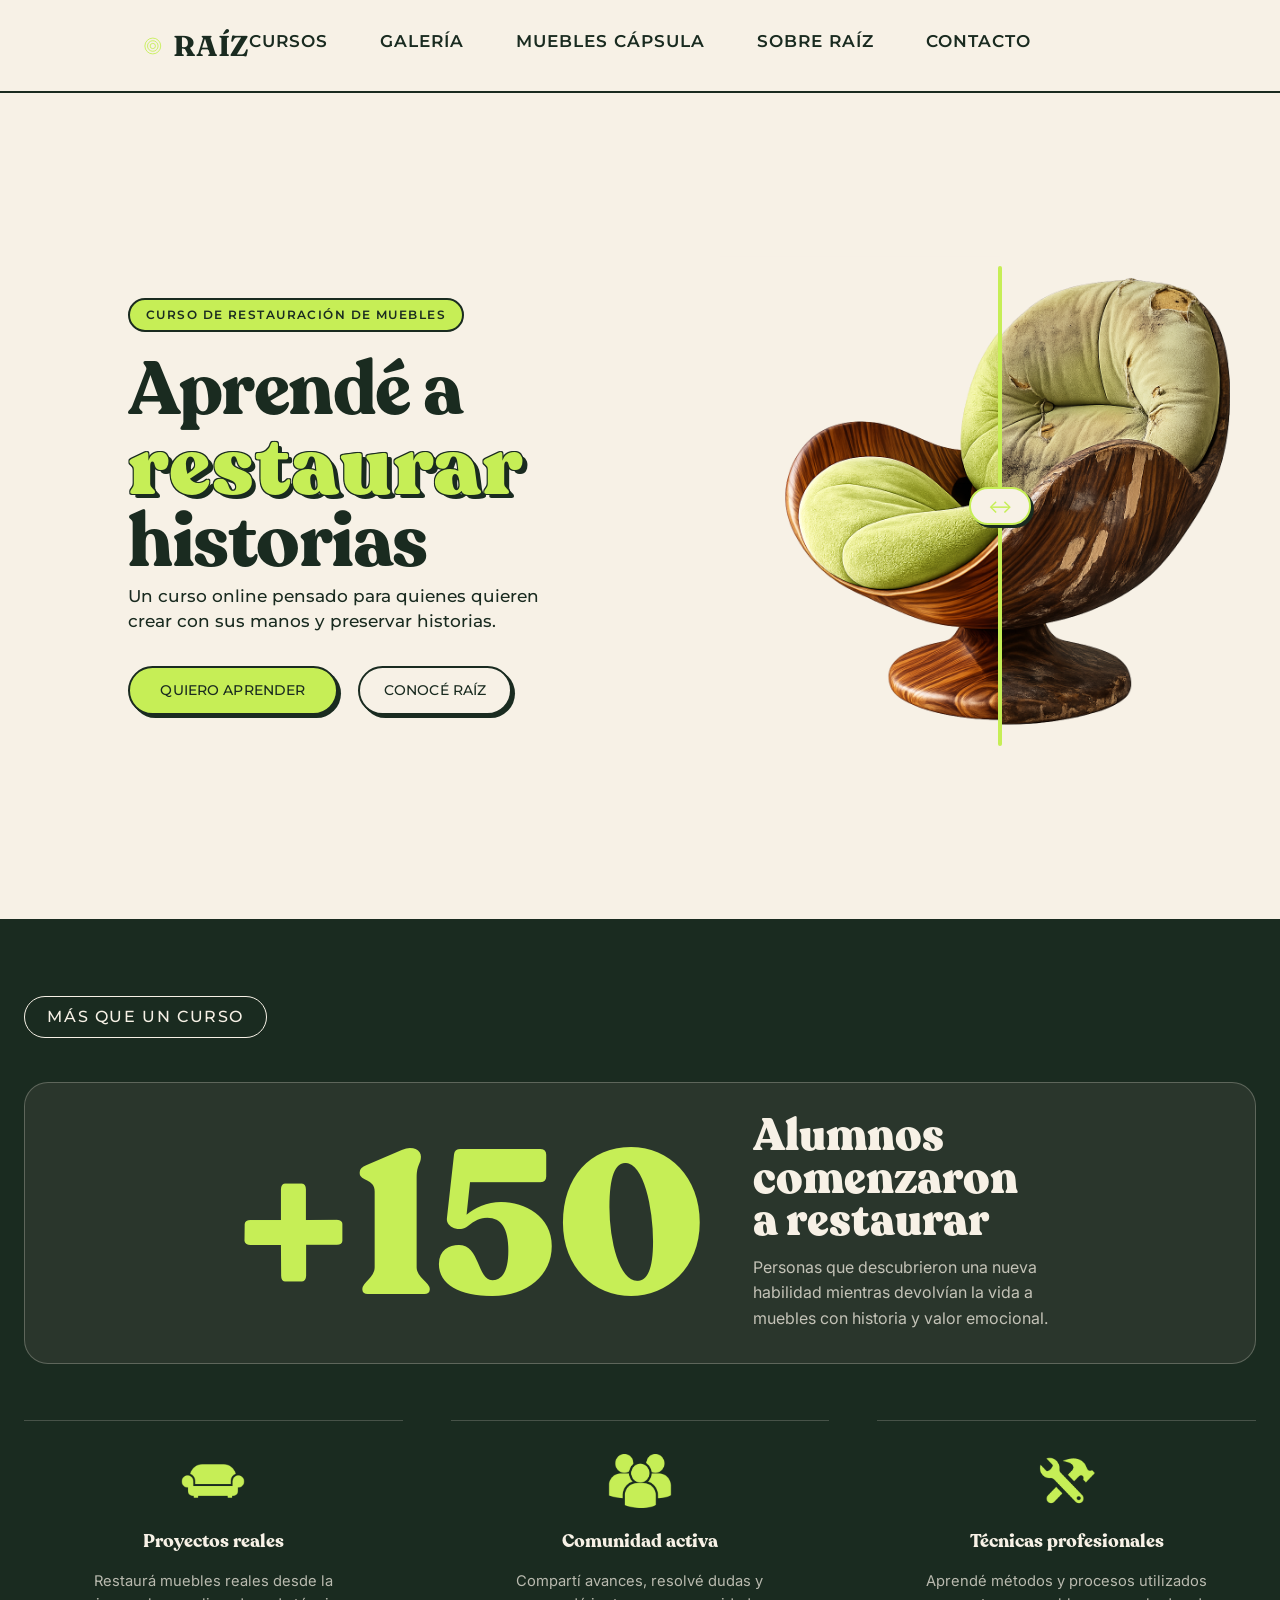
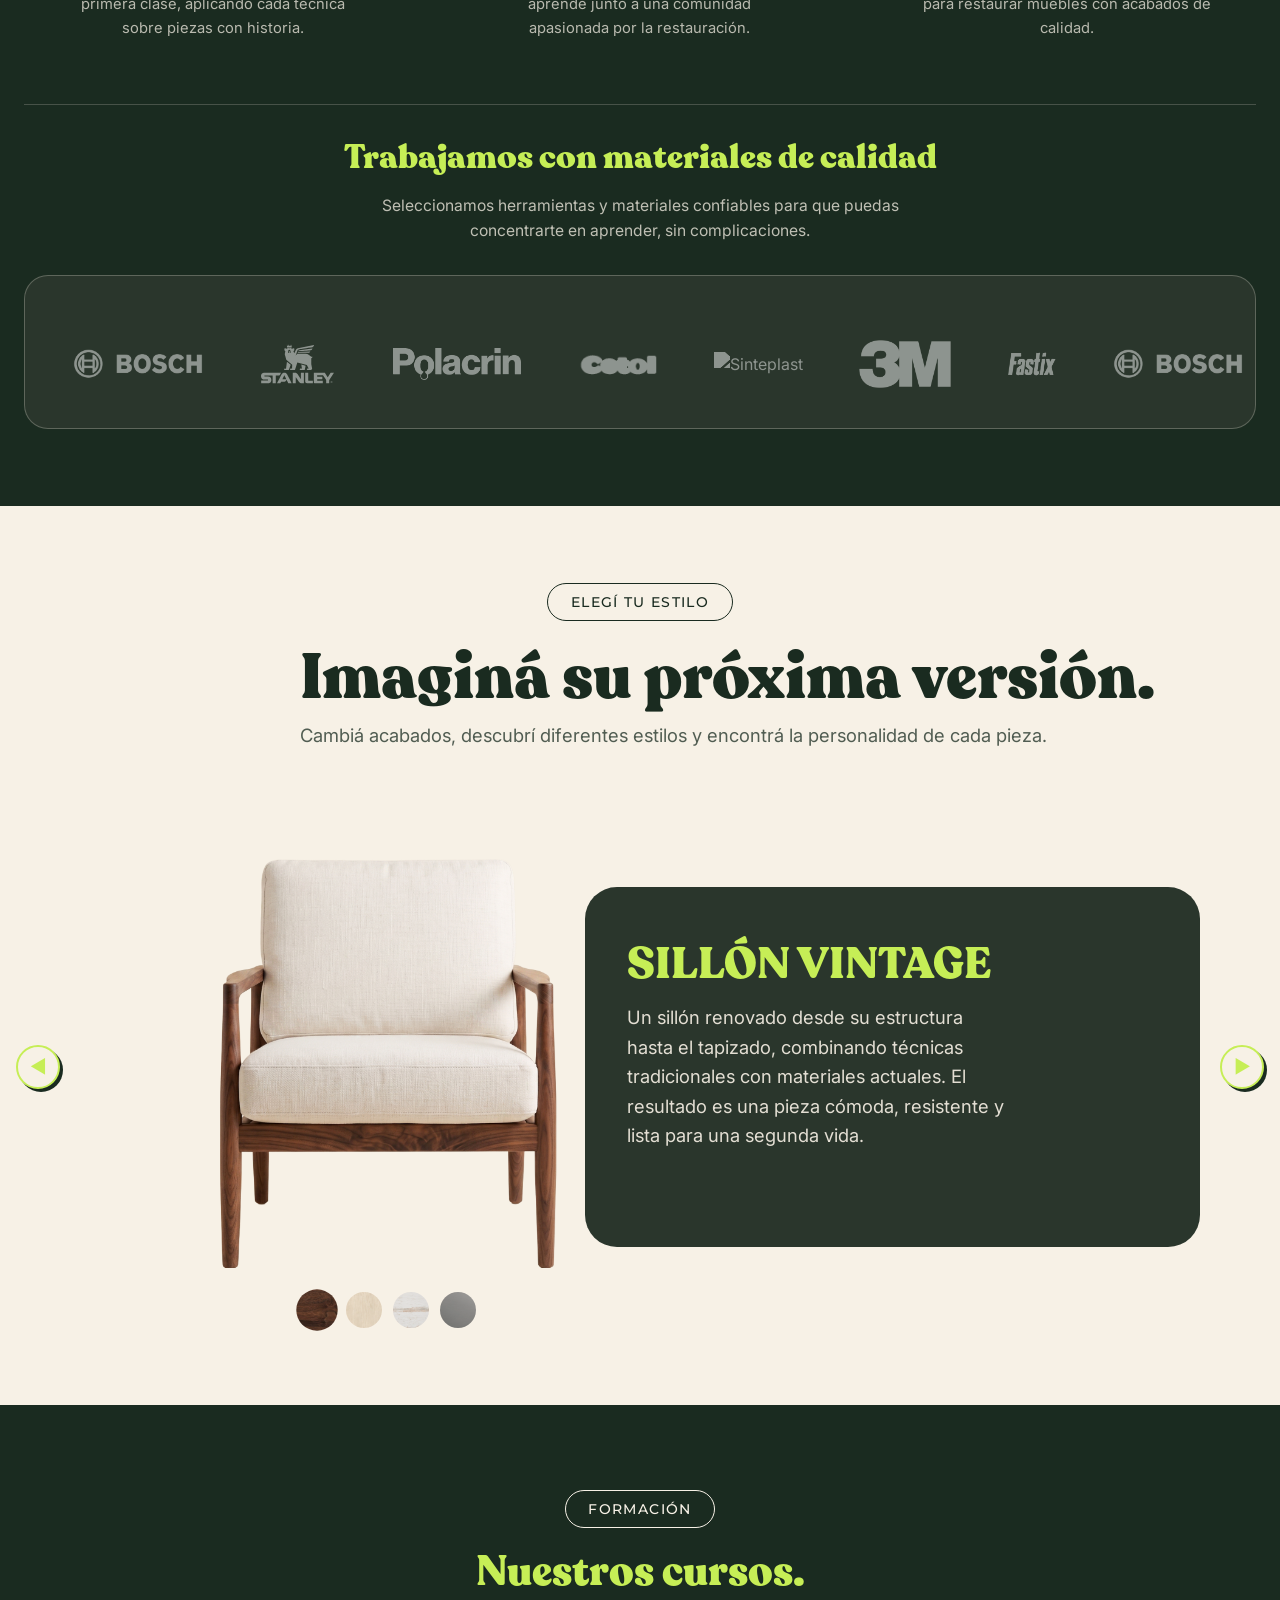
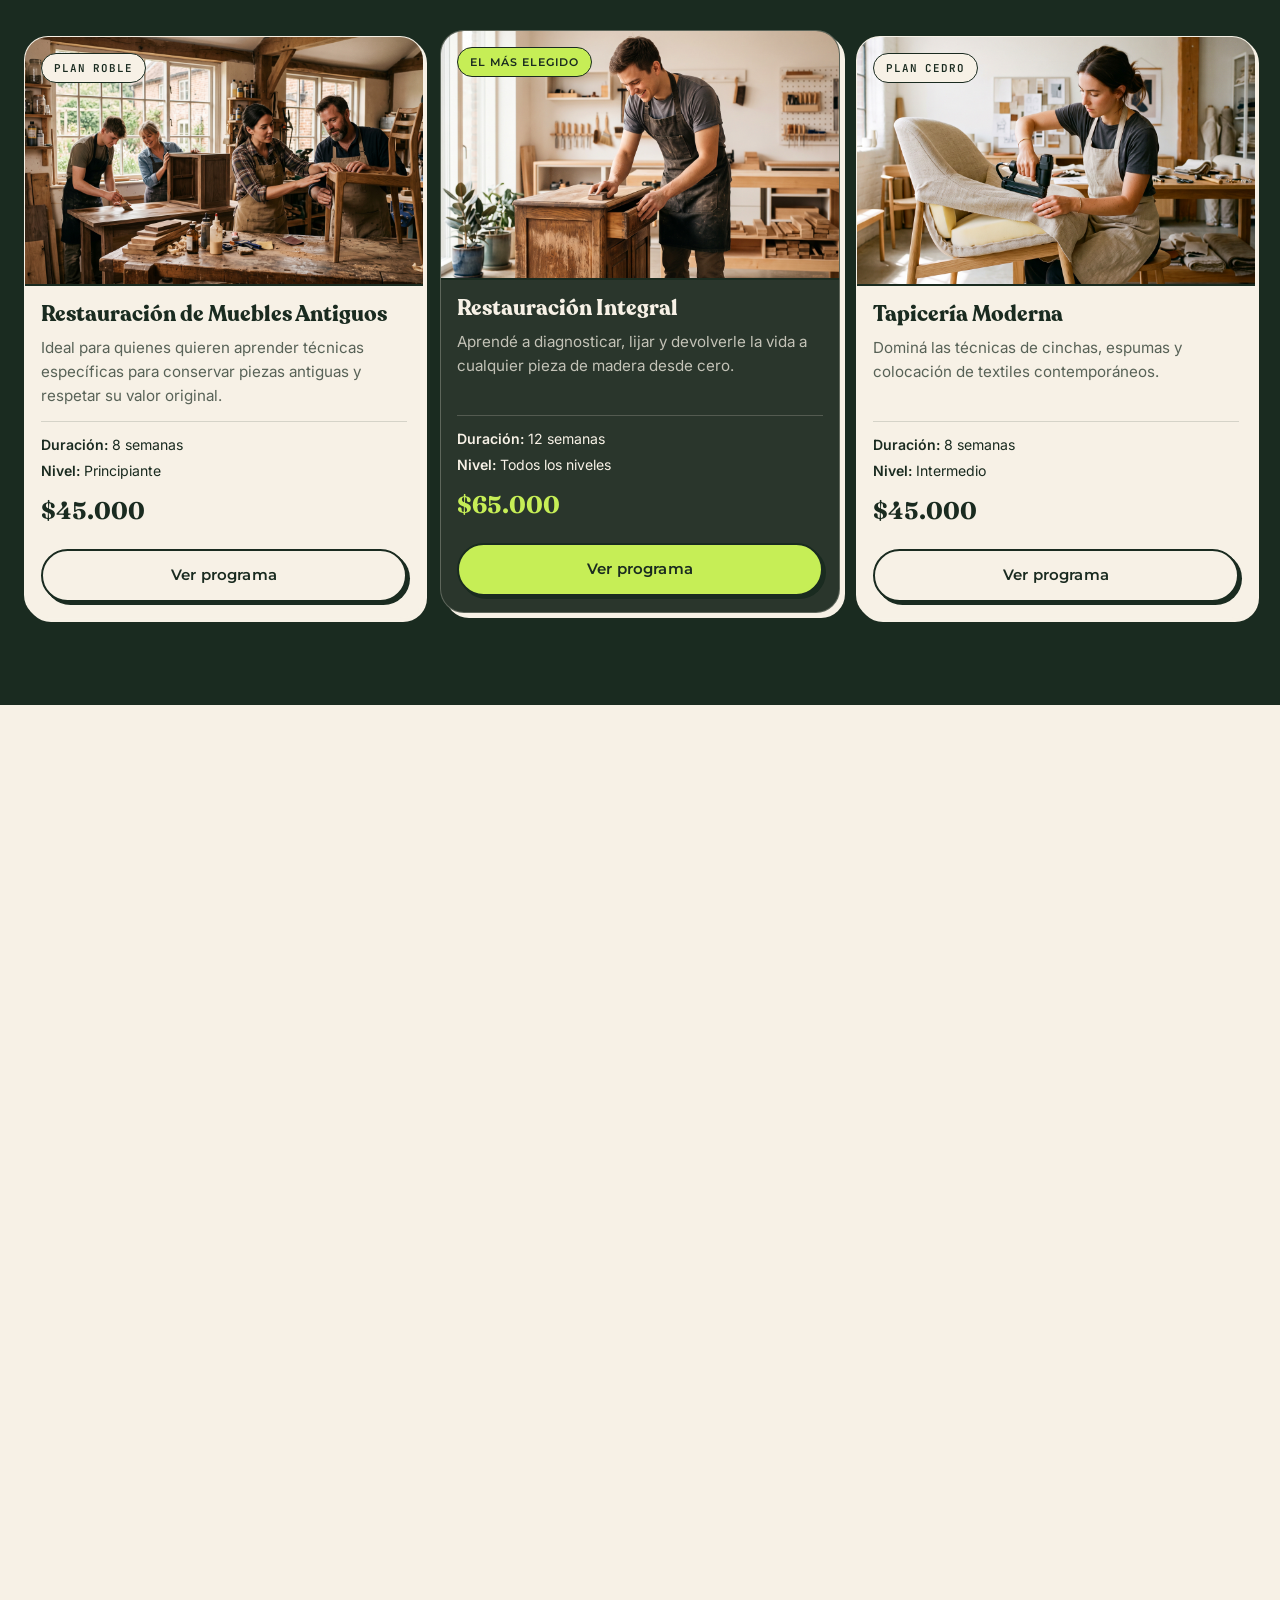
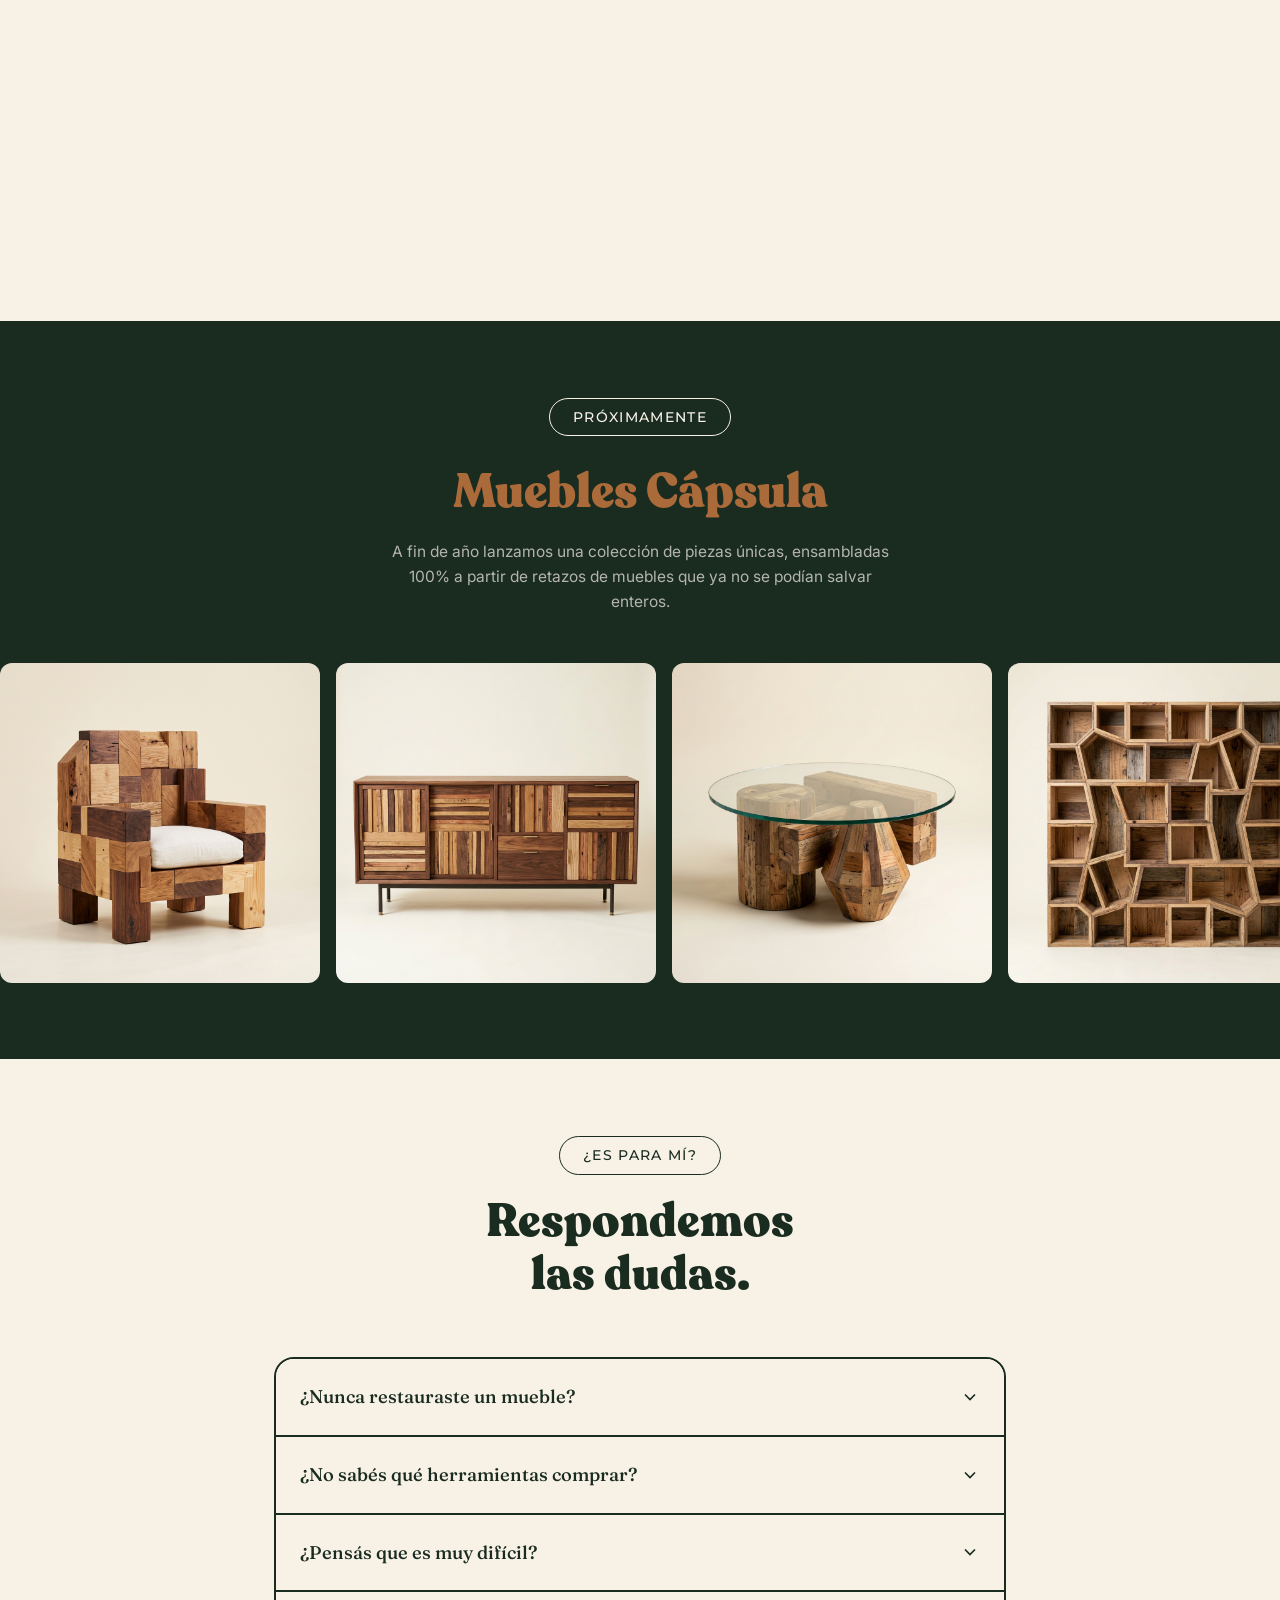
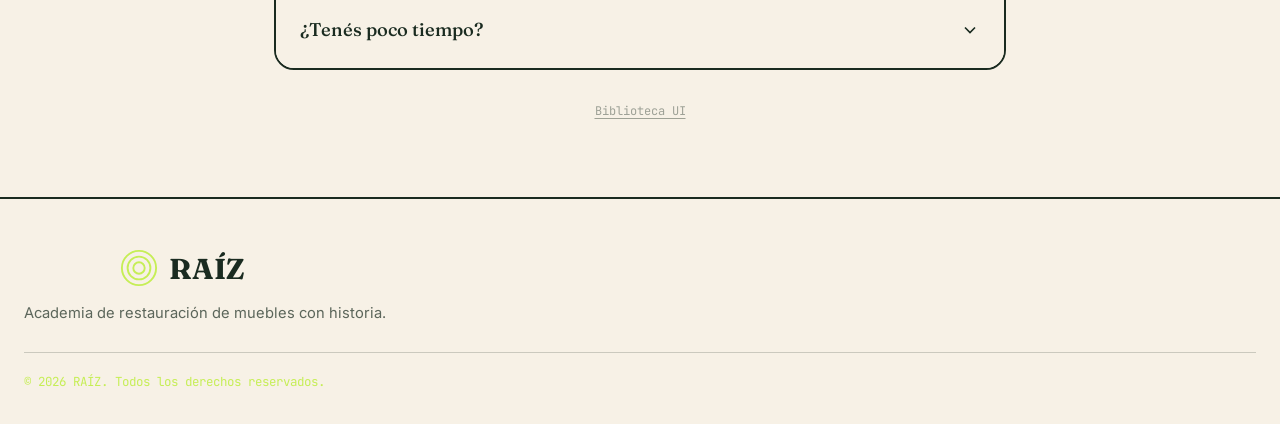
==== commit 338747da: "ui" ====
--- a/index.html
+++ b/index.html
@@ -469,6 +469,7 @@
         </div>
 
       </div>
+      <a href="ui-library.html" class="uilib-footer-link">Biblioteca UI</a>
     </section>
 
   </main>
--- a/css/styles.css
+++ b/css/styles.css
@@ -1390,6 +1390,9 @@
     padding: 2.5rem 1.5rem 2.5rem 1.5rem;
     align-items: flex-start;
     min-height: auto;
+  }
+  .capsule__track {
+    animation-duration: 10s;
   }
   .hero__illustration {
     min-height: 320px;
@@ -1639,8 +1642,8 @@
   position: relative;
   z-index: 2;
   width: 55%;
-  max-width: 560px;
-  flex-shrink: 0;
+  max-width: 620px;
+  flex-shrink: 1;
 }
 
 .showroom__stage { position: relative; }
@@ -1829,4 +1832,15 @@
   }
   .showroom__arrow--prev { left: -0.5rem; }
   .showroom__arrow--next { right: -0.5rem; }
+}
+
+.uilib-footer-link {
+  display: block;
+  text-align: center;
+  margin-top: 2rem;
+  font-family: var(--font-mono);
+  font-size: 0.75rem;
+  color: color-mix(in srgb, var(--ink) 40%, transparent);
+  text-decoration: underline;
+  text-underline-offset: 3px;
 }
